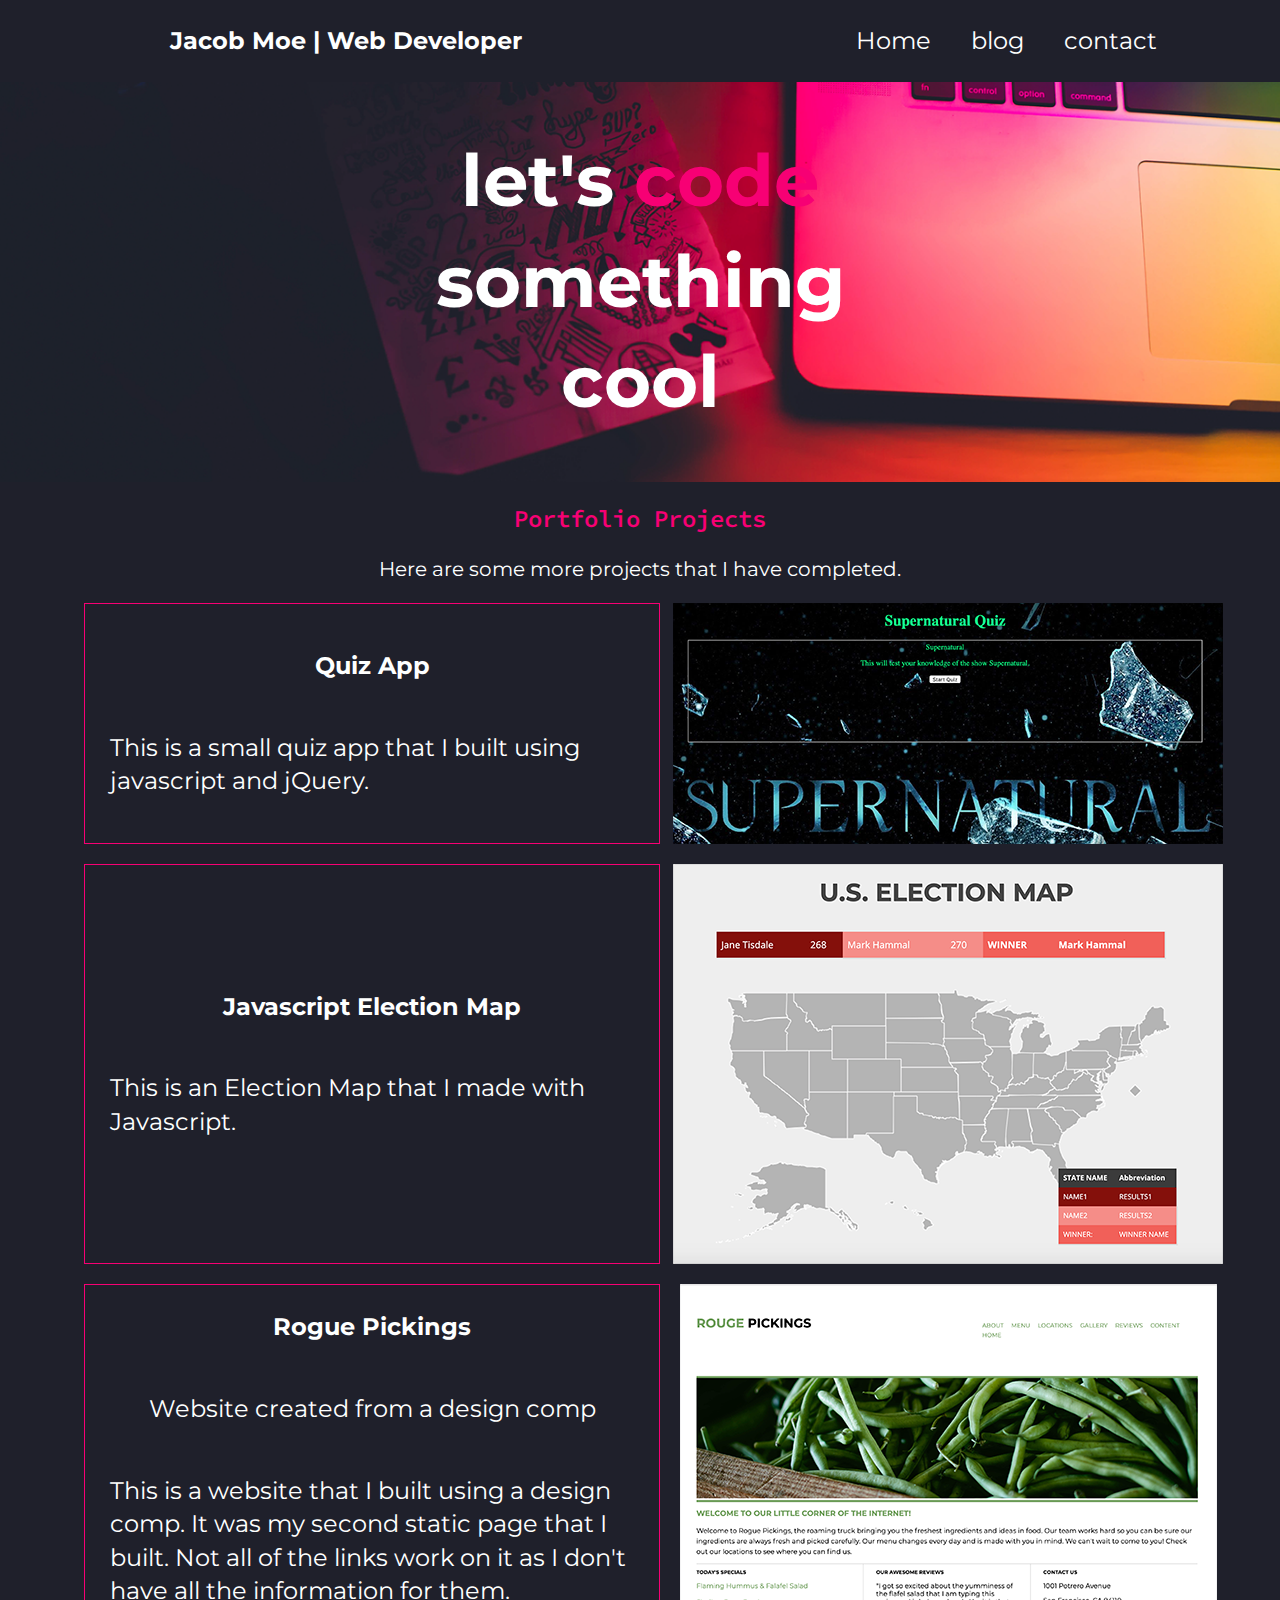
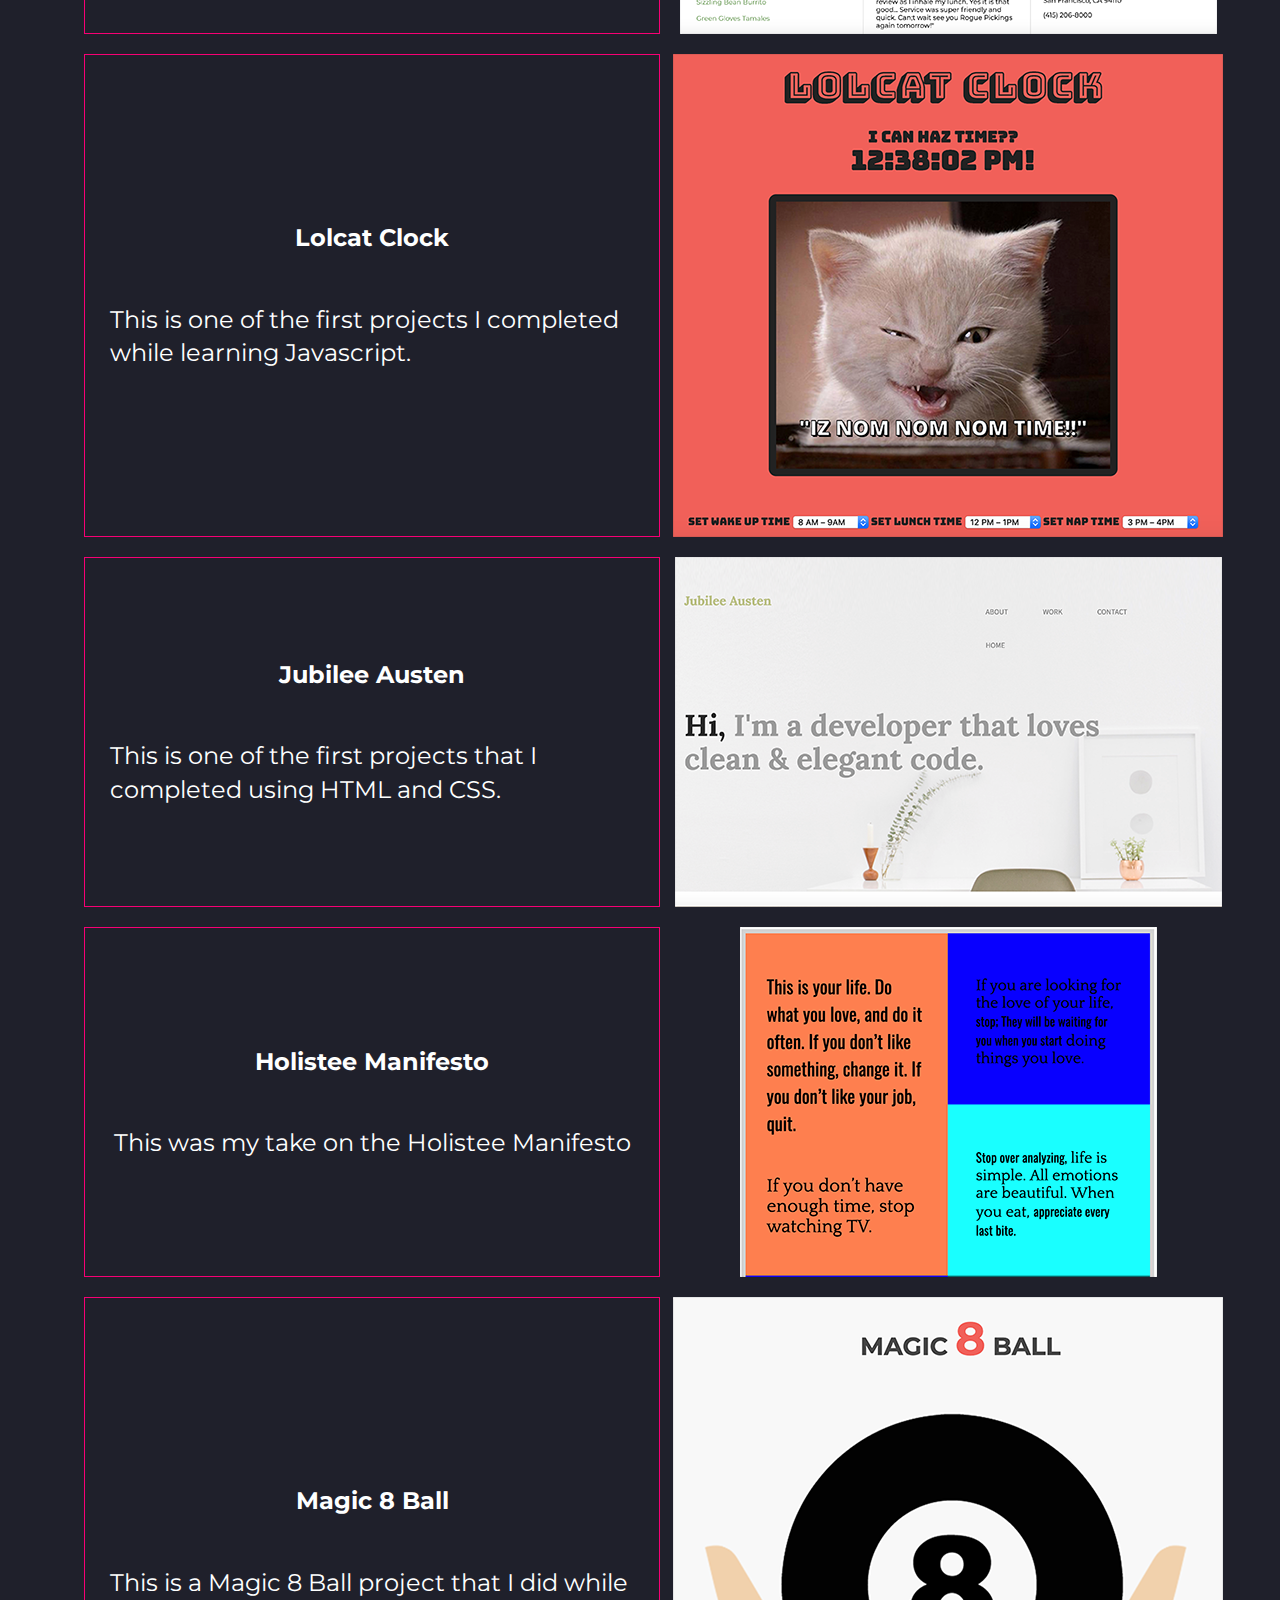
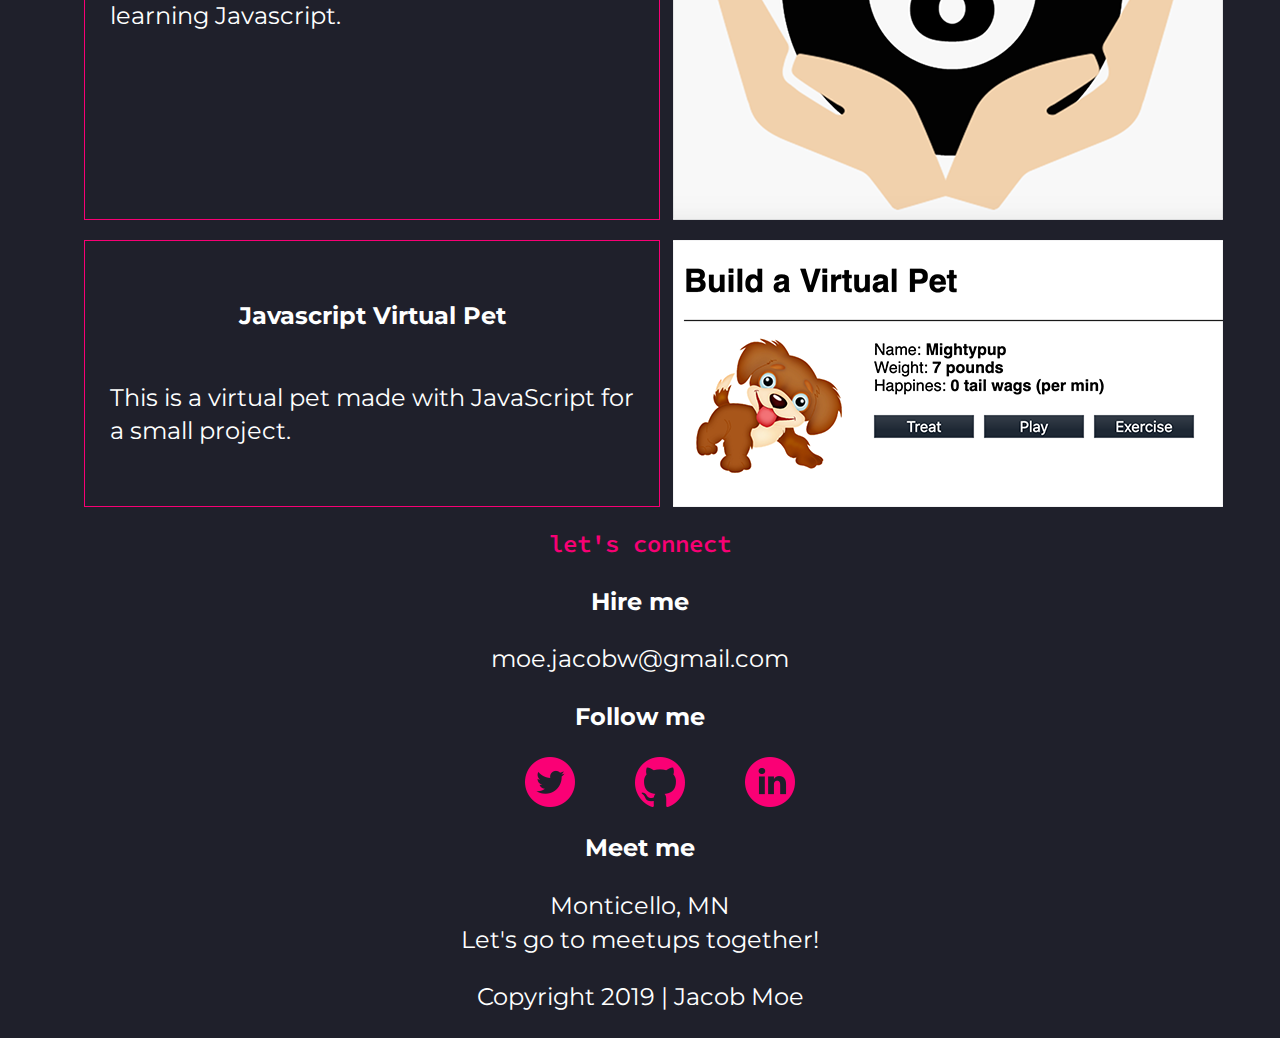
==== portfolio.html @ 6584b0ff "added quiz app project, modified index and reorganized portfolio page" ====
<!DOCTYPE html>
<html class="no-js" lang="">

<head>
    <meta charset="utf-8" />
    <title>Jacob's Website</title>
    <meta name="description" content="" />
    <meta name="viewport" content="width=device-width, initial-scale=1" />

    <link rel="manifest" href="site.webmanifest" />
    <link rel="apple-touch-icon" href="icon.png" />
    <!-- Place favicon.ico in the root directory -->

    <link rel="stylesheet" href="css/normalize.css" />
    <link rel="stylesheet" href="css/main.css" />
    <!-- Google Fonts -->
    <link href="https://fonts.googleapis.com/css?family=Montserrat:400,600,700|Source+Code+Pro:600&display=swap" rel="stylesheet" />
    <meta name="theme-color" content="#fafafa" />
</head>

<body>
    <!--[if IE]>
      <p class="browserupgrade">
        You are using an <strong>outdated</strong> browser. Please
        <a href="https://browsehappy.com/">upgrade your browser</a> to improve
        your experience and security.
      </p>
    <![endif]-->

    <!-- Add your site or application content here -->

    <header>
        <div class="content-wrapper">
            <div class="half-width">
                <h3>Jacob Moe | Web Developer</h3>
            </div>
            <div class="half-width">
                <nav>
                    <ul>
                        <li><a href="/index.html">Home</a></li>
                        <li><a href="https://moeswebservice.com/homepage">blog</a></li>
                        <li><a href="#contact">contact</a></li>
                    </ul>
                </nav>
            </div>
        </div>
        <div class="content-wrapper" id="tagline">
            <h1>let's <span>code</span> something cool</h1>
        </div>
    </header>
    <section id="projects">
        <div class="content-wrapper">
            <h2>Portfolio Projects</h2>
            <p class="project-para">Here are some more projects that I have completed.</p>
            <div class="project-content">
                <div class="project-desc">
                    <h3>Quiz App</h3>
                    <p>This is a small quiz app that I built using javascript and jQuery. </p>
                </div>
                <div class="project-img">
                    <a href="https://andacanaver.github.io/quiz-app-wireframe/"><img src="img/quiz-app.png" alt="Quiz App Thumbnail"> </a> </div>
            </div>
            <div class="project-content">
                <div class="project-desc">
                    <h3>Javascript Election Map</h3>
                    <p>This is an Election Map that I made with Javascript.</p>
                </div>
                <div class="project-img">
                    <a href="https://andacanaver.github.io/election-map/"><img src="img/election-map-thumbnail.png" alt="Election Map"></a>
                </div>
            </div>
            <div class="project-content">
                <div class="project-desc">
                    <h3>Rogue Pickings</h3>
                    <p>Website created from a design comp</p>
                    <p>This is a website that I built using a design comp. It was my second static page that I built. Not all of the links work on it as I don't have all the information for them.</p>
                </div>
                <div class="project-img">
                    <a href="rogue-pickings/index.html"><img src="img/rogue-pickings-screenshot.png" alt="Rogue Pickings Screenshot"></a>
                </div>
            </div>
            <div class="project-content">
                <div class="project-desc">
                    <h3>Lolcat Clock</h3>
                    <p>This is one of the first projects I completed while learning Javascript.</p>
                </div>
                <div class="project-img">
                    <a href="https://andacanaver.github.io/lolcat-clock/"><img src="img/lolcat-clock-thumbnail.png" alt="Lolcat Clock Thumbnail"> </a> </div>
            </div>
            <div class="project-content">
                <div class="project-desc">
                    <h3>Jubilee Austen</h3>
                    <p>This is one of the first projects that I completed using HTML and CSS.</p>
                </div>
                <div class="project-img">
                    <a href="jubilee-austen/index.html"><img src="img/jubilee-austen-screenshot.png" alt="Jubilee Austen Screenshot"></a>
                </div>
            </div>
            <div class="project-content">
                <div class="project-desc">
                    <h3>Holistee Manifesto</h3>
                    <p>This was my take on the Holistee Manifesto</p>
                </div>
                <div class="project-img">
                    <a href="holistee-manifesto/Index.html"><img src="img/holestee-manifest-thumbnail.png" alt="Holistee Manifesto Screenshot"></a>
                </div>
            </div>
            <div class="project-content">
                <div class="project-desc">
                    <h3>Magic 8 Ball</h3>
                    <p>This is a Magic 8 Ball project that I did while learning Javascript.</p>
                </div>
                <div class="project-img">
                    <a href="https://andacanaver.github.io/magic8ball/"><img src="img/magic8ball-thumbnail.png" alt="Magic 8 Ball"></a>
                </div>
            </div>
            <div class="project-content">
                <div class="project-desc">
                    <h3>Javascript Virtual Pet</h3>
                    <p>This is a virtual pet made with JavaScript for a small project.</p>
                </div>
                <div class="project-img">
                    <a href="https://andacanaver.github.io/virtual-pet/"><img src="img/virtual-pet-screenshot.png" alt="Virtual Pet"></a>
                </div>
            </div>

        </div>

    </section>
    <section id="contact">
        <div class="content-wrapper">
            <h2>let's connect</h2>
            <div class="contact-content">
                <h3>Hire me</h3>
                <p><a href="mailto:moe.jacobw@gmail.com">moe.jacobw@gmail.com</a></p>
            </div>
            <div class="contact-content">
                <h3>Follow me</h3>
                <ul>
                    <li>
                        <a href="https://twitter.com/andacanaver" target="_blank"><img src="img/twitter.png" alt="twitter icon" /></a>
                    </li>
                    <li>
                        <a href="https://github.com/Andacanaver?tab=repositories" target="_blank"><img src="img/github.png" alt="github icon" /></a>
                    </li>
                    <li>
                        <a href="https://www.linkedin.com/in/jacob-moe-352029175/" target="_blank"><img src="img/linkedin.png" alt="linkedin icon" /></a>
                    </li>
                </ul>
            </div>
            <div class="contact-content">
                <h3>Meet me</h3>
                <p>Monticello, MN<br />Let's go to meetups together!</p>
            </div>
        </div>
    </section>
    <footer>
        <p>Copyright 2019 | Jacob Moe</p>
    </footer>

    <script src="js/vendor/modernizr-3.7.1.min.js"></script>
    <script src="https://code.jquery.com/jquery-3.4.1.min.js" integrity="sha256-CSXorXvZcTkaix6Yvo6HppcZGetbYMGWSFlBw8HfCJo=" crossorigin="anonymous"></script>
    <script>
        window.jQuery ||
            document.write(
                '<script src="js/vendor/jquery-3.4.1.min.js"><\/script>'
            );
    </script>
    <script src="js/plugins.js"></script>
    <script src="js/main.js"></script>

    <!-- Google Analytics: change UA-XXXXX-Y to be your site's ID. -->
    <script>
        window.ga = function() {
            ga.q.push(arguments);
        };
        ga.q = [];
        ga.l = +new Date();
        ga("create", "UA-XXXXX-Y", "auto");
        ga("set", "transport", "beacon");
        ga("send", "pageview");
    </script>
    <script src="https://www.google-analytics.com/analytics.js" async></script>
</body></html>
---- css/main.css ----
/*! HTML5 Boilerplate v7.2.0 | MIT License | https://html5boilerplate.com/ */

/* main.css 2.0.0 | MIT License | https://github.com/h5bp/main.css#readme */
/*
 * What follows is the result of much research on cross-browser styling.
 * Credit left inline and big thanks to Nicolas Gallagher, Jonathan Neal,
 * Kroc Camen, and the H5BP dev community and team.
 */

/* ==========================================================================
   Base styles: opinionated defaults
   ========================================================================== */

html {
  color: #222;
  font-size: 1em;
  line-height: 1.4;
}

/*
 * Remove text-shadow in selection highlight:
 * https://twitter.com/miketaylr/status/12228805301
 *
 * Vendor-prefixed and regular ::selection selectors cannot be combined:
 * https://stackoverflow.com/a/16982510/7133471
 *
 * Customize the background color to match your design.
 */

::-moz-selection {
  background: #b3d4fc;
  text-shadow: none;
}

::selection {
  background: #b3d4fc;
  text-shadow: none;
}

/*
 * A better looking default horizontal rule
 */

hr {
  display: block;
  height: 1px;
  border: 0;
  border-top: 1px solid #ccc;
  margin: 1em 0;
  padding: 0;
}

/*
 * Remove the gap between audio, canvas, iframes,
 * images, videos and the bottom of their containers:
 * https://github.com/h5bp/html5-boilerplate/issues/440
 */

audio,
canvas,
iframe,
img,
svg,
video {
  vertical-align: middle;
}

/*
 * Remove default fieldset styles.
 */

fieldset {
  border: 0;
  margin: 0;
  padding: 0;
}

/*
 * Allow only vertical resizing of textareas.
 */

textarea {
  resize: vertical;
}

/* ==========================================================================
   Browser Upgrade Prompt
   ========================================================================== */

.browserupgrade {
  margin: 0.2em 0;
  background: #ccc;
  color: #000;
  padding: 0.2em 0;
}

/* ==========================================================================
   Author's custom styles
   ========================================================================== */


/*-------------- BASE STYLES ----------------*/
* {
  box-sizing: border-box
}

html {
  font-size: 16px;
}

body {
  font-size: 1em;
  font-family: 'Montserrat';
  color: #feffff;
  background-color: #1f202b;
}

h2 {
  color: #f70074;
  font-size: 1.5em;
  font-weight: 600;
  font-family: 'Source Code Pro';
  text-align: center;
}

h3 {
  font-size: 1.5em;
  font-weight: 700;
}

ul,
ol {
  list-style-type: none;
}

p {
  font-size: 1.5em;
  font-weight: 400;
}

a {
  text-decoration: none;
  color: #feffff;
}

/*------------ GRID STYLES --------------*/

.content-wrapper {
  width: 90%;
  margin: 0 auto;
}


/*------------ HEADER STYLES ---------------*/

header h3 {
  text-align: center;
}

header nav {
  width: 100%;
}

header nav ul {
  display: flex;
  justify-content: space-around;
  align-items: center;
  padding: 0 20px;
}

#tagline {
  background: url("../img/hero-background.png") center;
  background-size: cover;
  min-height: 400px;
  display: flex;
  justify-content: center;
  align-items: center;
  width: 100%;
  text-align: center;
}

header h1 {
  width: 80%;
}

header span {
  color: #f70074;
}

/*------------ MAIN ----------------*/
/*-----Slideshow-----*/
#portfolio .content-wrapper {
  height: 900px;
}

#portfolio img {
  width: 100%;
}

#portfolio p,
#portfolio h3 {
  text-align: center;
}

.slideshow-container {
  max-width: 700px;
  position: relative;
  margin: auto;
}

.my-slides {
  display: none;
}

.prev,
.next {
  cursor: pointer;
  position: absolute;
  top: 150%;
  width: auto;
  margin-top: -22px;
  padding: 16px;
  color: white;
  font-weight: bold;
  font-size: 18px;
  transition: 0.6s ease;
  border-radius: 0 3px 3px 0;
  user-select: none;
}

.next {
  right: 0;
  border-radius: 3px 0 0 3px;
}

.prev {
  left: 0;
}

.prev:hover,
.next:hover {
  background-color: rgba(, 0, 0, 0.8);
}

.text {
  color: #f2f2f2;
  font-size: 15px;
  padding: 8px 12px;
  position: absolute;
  top: 140%;
  left: 15%;
  width: 75%;
  text-align: justify;
}

.numbertext {
  color: #f2f2f2;
  font-size: 12px;
  padding: 8px 12px;
  position: absolute;
  top: 525px;
}

.dot {
  cursor: pointer;
  height: 15px;
  width: 15px;
  margin: 0 2px;
  background-color: #bbb;
  border-radius: 50%;
  display: inline-block;
  transition: background-color 0.6s ease;
}

.active,
.dot:hover {
  background-color: #717171;
}

.fade {
  -webkit-animation-name: fade;
  -webkit-animation-duration: 1.5s;
  animation-name: fade;
  animation-duration: 1.5s;
}

@-webkit-keyframes fade {
  from {
    opacity: .4
  }

  to {
    opacity: 1
  }
}

@keyframes fade {
  from {
    opacity: .4
  }

  to {
    opacity: 1
  }
}
#project-link, .git-repo {
  color: aquamarine;
}
#project-link:hover, .git-repo:hover {
  color: aqua; 
}

/*-----------ABOUT --------------*/

#about {
  background: url("../img/about-me.png") center;
  background-size: cover;
  width: 100%;
  height: 900px;
}

#about p {
  color: #1f202b;
}

#statment {
  font-weight: 700;
}

/*------------- CONTACT ---------------*/

#contact h3 {
  text-align: center;
}

#contact ul {
  display: flex;
  justify-content: center;
}

#contact ul li {
  padding: 0 30px;
}

#contact p {
  text-align: center;
}

/*---------Portfolio Projects---------*/
#projects .project-para {
  text-align: center;
  font-size: 1.25em
}

.project-content {
  display: flex;
  width: 100%;
  margin: 20px;
}

.project-desc {
  display: flex;
  flex-flow: column wrap;
  justify-content: center;
  align-items: center;
  width: 50%;
  border: 1px solid #f70074;
  padding: 0 25px;
}

.project-img {
  width: 50%;
  justify-content: center;
  align-items: center;
  display: flex;
}

/*-----------SERVICES--------------*/
.font-awesome-icon {
  color: white;
}
.service-wrapper {
  text-align: center;
}




/*------------- FOOTER -----------------*/

footer {
  text-align: center;
}









/* ==========================================================================
   Helper classes
   ========================================================================== */

/*
 * Hide visually and from screen readers
 */

.hidden {
  display: none !important;
}

/*
* Hide only visually, but have it available for screen readers:
* https://snook.ca/archives/html_and_css/hiding-content-for-accessibility
*
* 1. For long content, line feeds are not interpreted as spaces and small width
*    causes content to wrap 1 word per line:
*    https://medium.com/@jessebeach/beware-smushed-off-screen-accessible-text-5952a4c2cbfe
*/

.sr-only {
  border: 0;
  clip: rect(0, 0, 0, 0);
  height: 1px;
  margin: -1px;
  overflow: hidden;
  padding: 0;
  position: absolute;
  white-space: nowrap;
  width: 1px;
  /* 1 */
}

/*
* Extends the .sr-only class to allow the element
* to be focusable when navigated to via the keyboard:
* https://www.drupal.org/node/897638
*/

.sr-only.focusable:active,
.sr-only.focusable:focus {
  clip: auto;
  height: auto;
  margin: 0;
  overflow: visible;
  position: static;
  white-space: inherit;
  width: auto;
}

/*
* Hide visually and from screen readers, but maintain layout
*/

.invisible {
  visibility: hidden;
}

/*
* Clearfix: contain floats
*
* For modern browsers
* 1. The space content is one way to avoid an Opera bug when the
*    `contenteditable` attribute is included anywhere else in the document.
*    Otherwise it causes space to appear at the top and bottom of elements
*    that receive the `clearfix` class.
* 2. The use of `table` rather than `block` is only necessary if using
*    `:before` to contain the top-margins of child elements.
*/

.clearfix:before,
.clearfix:after {
  content: " ";
  /* 1 */
  display: table;
  /* 2 */
}

.clearfix:after {
  clear: both;
}

/* ==========================================================================
   EXAMPLE Media Queries for Responsive Design.
   These examples override the primary ('mobile first') styles.
   Modify as content requires.
   ========================================================================== */
@media only screen and (min-width: 768px) {

  /*---------- TABLET STYLES -------------*/

  #tagline {
    align-items: flex-start;
    justify-content: center;
  }

  header h1 {
    flex-flow: row wrap;
    width: 40%;
    justify-content: center;
    font-size: 2.5em;
  }

  header nav ul {
    justify-content: center;
  }

  header nav ul li {
    padding: 0 30px;
  }

  #portfolio img {
    width: auto;

  }

  #portfolio .img-div {
    text-align: center;

  }

  #about {
    height: 550px;
  }

  #about p {
    width: 85%;
  }

  /*-----Slideshow------*/
  #portfolio .content-wrapper {
    height: 850px;
  }

  .slideshow-container {
    max-width: 700px;
  }

  .my-slides img {
    margin-left: 15%;
  }

  .prev,
  .next {
    top: 110%;
  }

  .prev:hover,
  .next:hover {
    background-color: rgba(0, 0, 0, 0.8);
  }

  .text {
    top: 95%;
    left: 25%;
    width: 50%;
  }

  .active,
  .dot:hover {
    background-color: #717171;
  }

  .services-desc {
    width: 70%;
    margin: 0 auto;
  }

}



@media only screen and (min-width: 1200px) {
  /*---------- DESKTOP ---------------*/


  header .half-width {
    display: inline-block;
    width: 49%;
  }

  header nav {
    width: 100%;
    display: flex;
    justify-content: flex-end;
    font-size: 1.5em;
  }

  header nav ul li {
    padding: 0 20px;
  }

  #tagline {
    font-size: 1.8em;
  }

  /*-------Slideshow------*/

  #portfolio .content-wrapper {
    height: 500px;
  }

  .slideshow-container {
    max-width: 1000px;
  }

  .my-slides img {
    margin-left: 0%;
  }

  .prev,
  .next {
    top: 110%;
  }

  .prev:hover,
  .next:hover {
    background-color: rgba(0, 0, 0, 0.8);
  }

  .text {
    top: 80%;
    left: 45%;
    width: 50%;
  }

  .active,
  .dot:hover {
    background-color: #717171;
  }




  .port-div {
    width: 40%;
    justify-content: flex-end;
    align-items: center;
    padding-left: 20px;
  }

  .img-div {
    flex-direction: row;
    width: 49%;
    justify-content: center;
    align-items: center;
  }

  #portfolio article {
    width: 49%;
  }
/*--------------------SERVICES-----------------------*/

  #services {
    height: 450px;
  }
  #services .service-wrapper {
    display: flex;
    justify-content: center;
    align-items: center;
    flex-flow: row wrap;
  }
  #services h2 {
    width: 70%;
  }
  #services article {
    flex-basis: 33%;
    flex-direction: column;
  }
  #services i {
    margin-bottom: 20px;
    font-size: 3.5em;
  }
  .para {
    padding-top: 30px;
  }



}























/* ==========================================================================
   Print styles.
   Inlined to avoid the additional HTTP request:
   https://www.phpied.com/delay-loading-your-print-css/
   ========================================================================== */

@media print {

  *,
  *:before,
  *:after {
    background: transparent !important;
    color: #000 !important;
    /* Black prints faster */
    -webkit-box-shadow: none !important;
    box-shadow: none !important;
    text-shadow: none !important;
  }

  a,
  a:visited {
    text-decoration: underline;
  }

  a[href]:after {
    content: " ("attr(href) ")";
  }

  abbr[title]:after {
    content: " ("attr(title) ")";
  }

  /*
     * Don't show links that are fragment identifiers,
     * or use the `javascript:` pseudo protocol
     */
  a[href^="#"]:after,
  a[href^="javascript:"]:after {
    content: "";
  }

  pre {
    white-space: pre-wrap !important;
  }

  pre,
  blockquote {
    border: 1px solid #999;
    page-break-inside: avoid;
  }

  /*
     * Printing Tables:
     * https://web.archive.org/web/20180815150934/http://css-discuss.incutio.com/wiki/Printing_Tables
     */
  thead {
    display: table-header-group;
  }

  tr,
  img {
    page-break-inside: avoid;
  }

  p,
  h2,
  h3 {
    orphans: 3;
    widows: 3;
  }

  h2,
  h3 {
    page-break-after: avoid;
  }
}
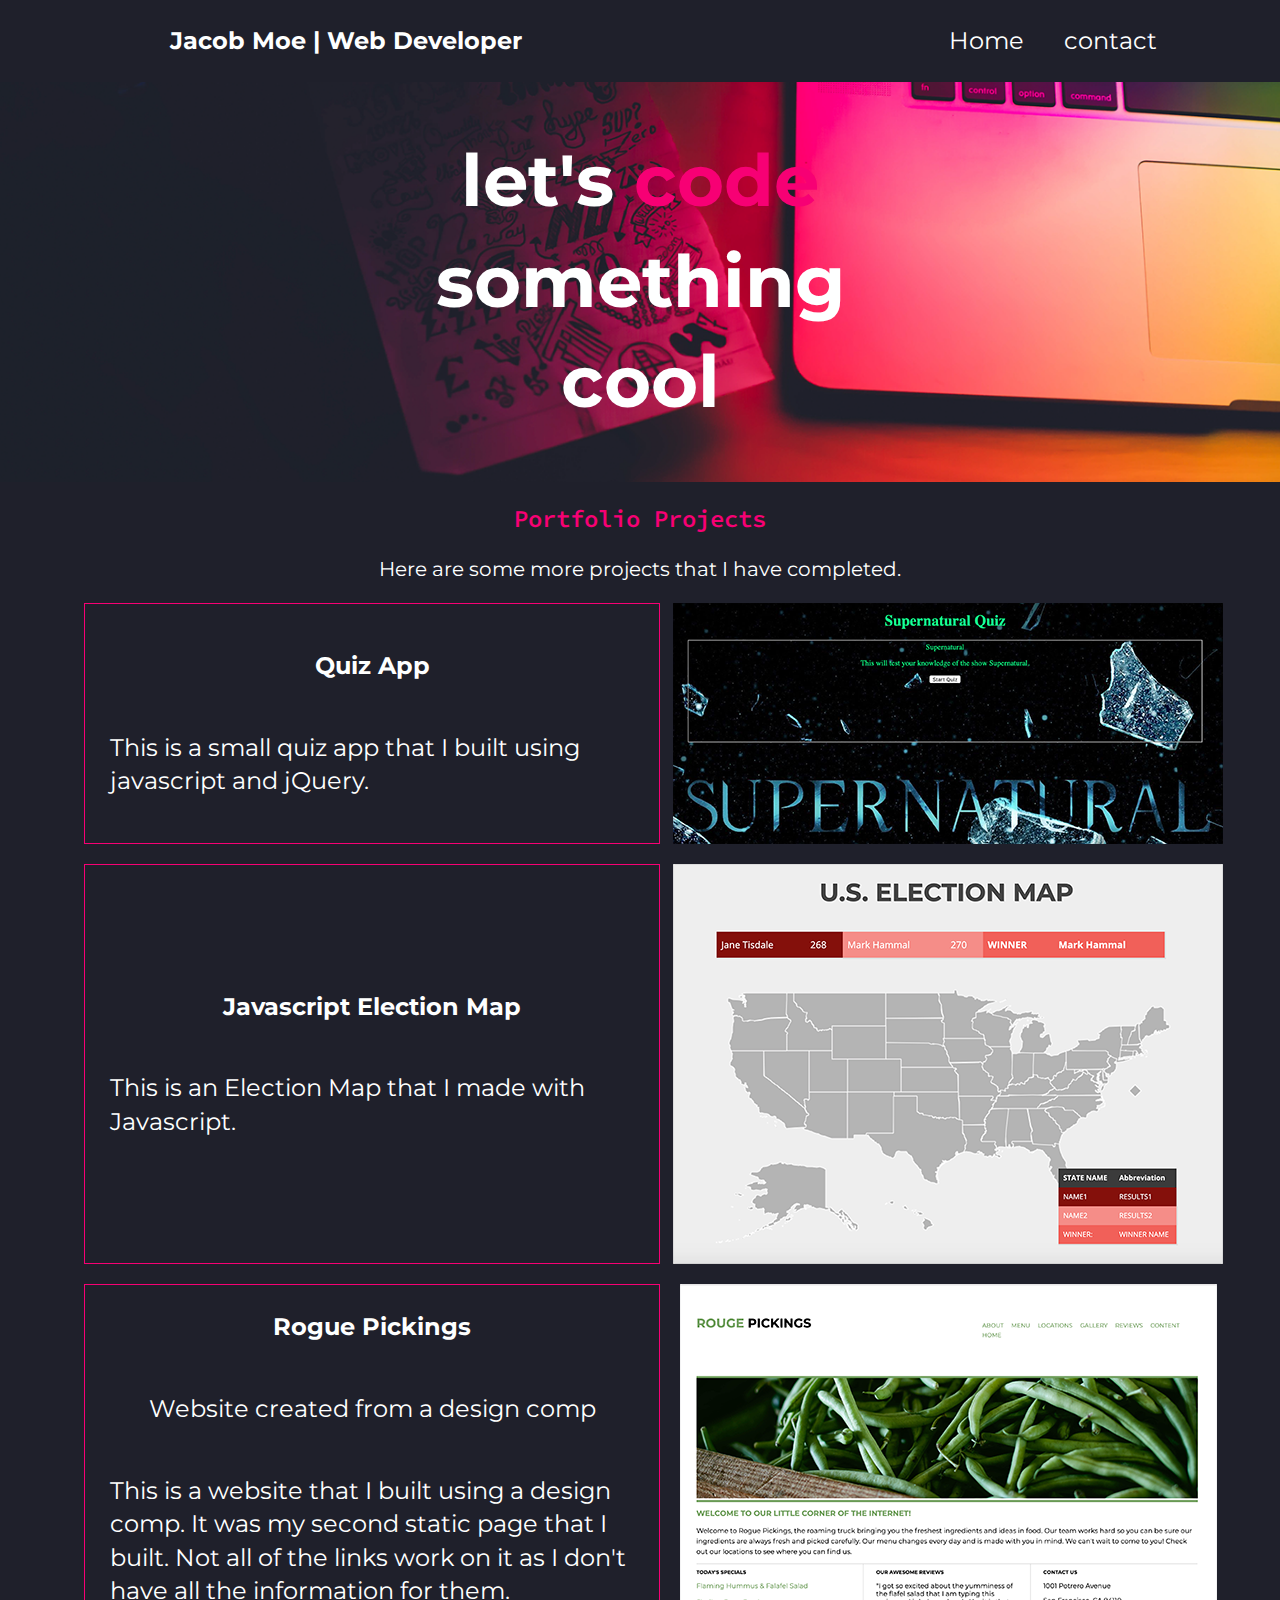
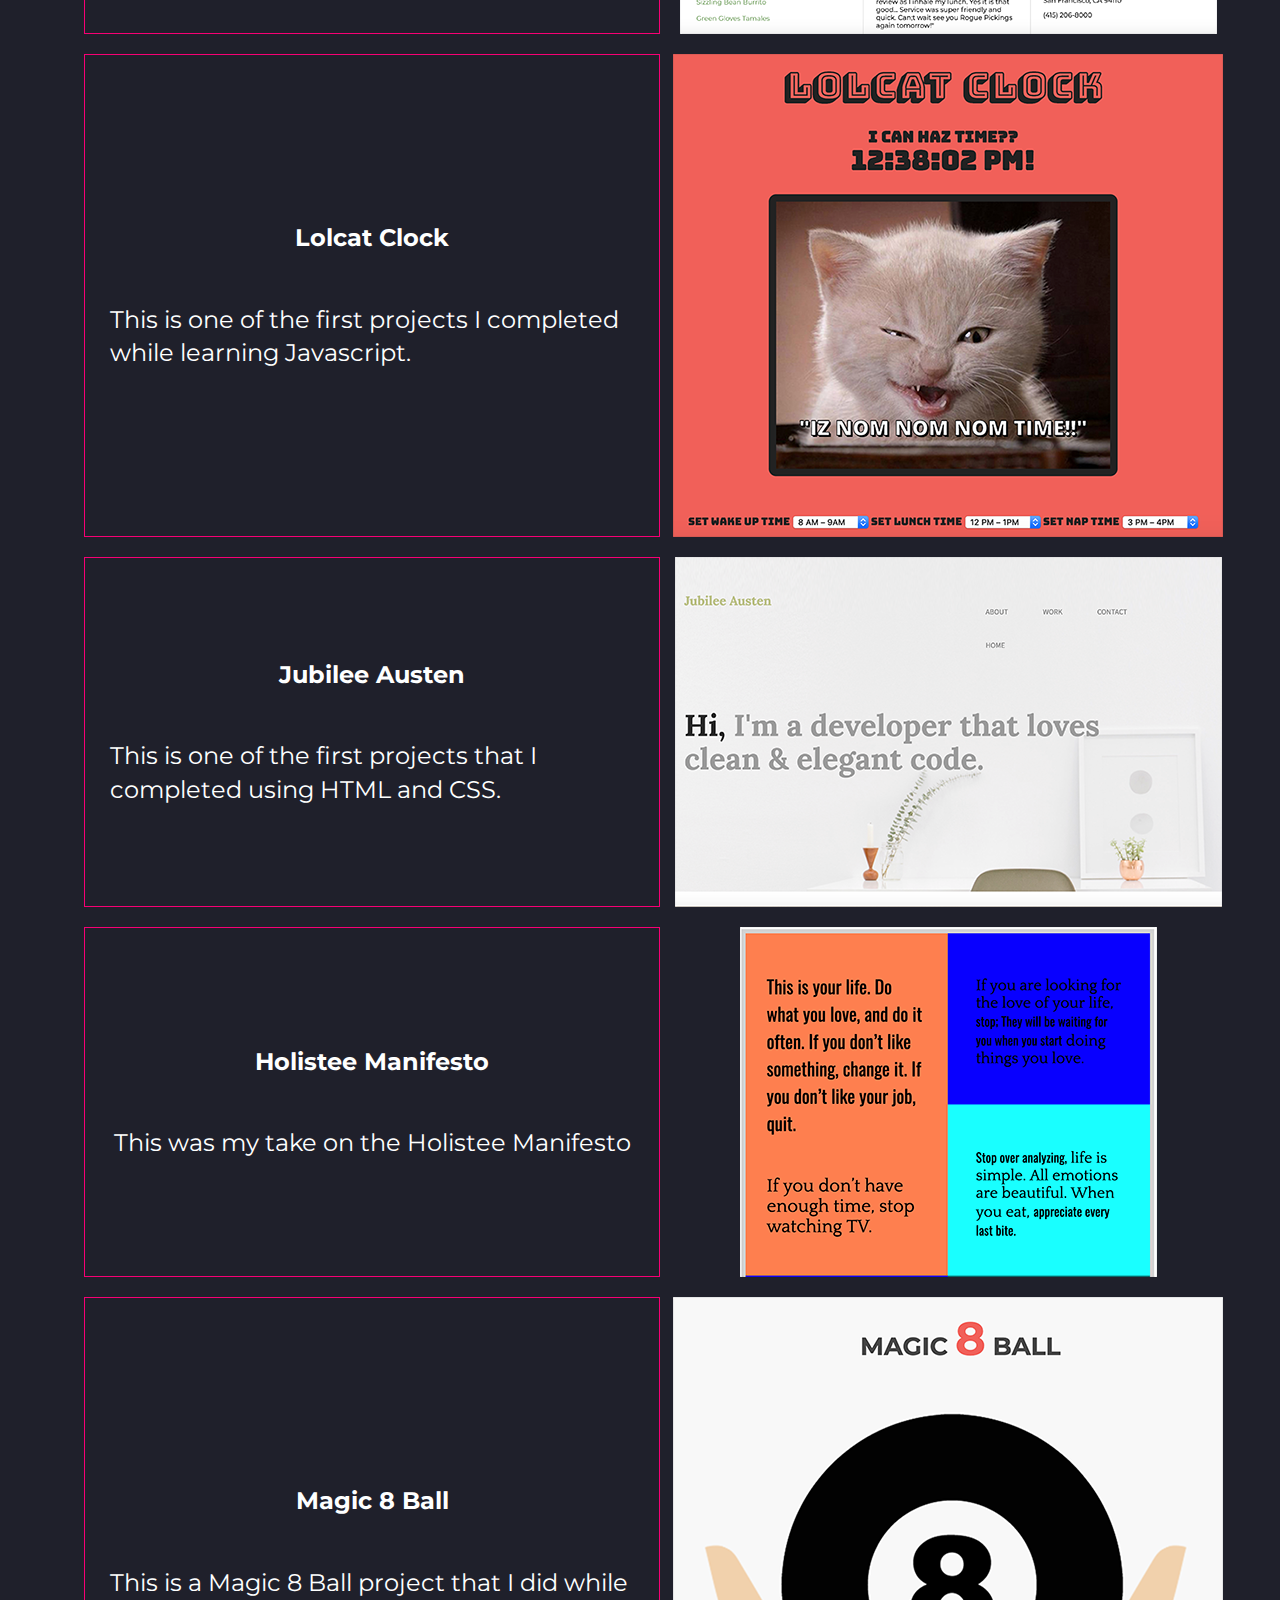
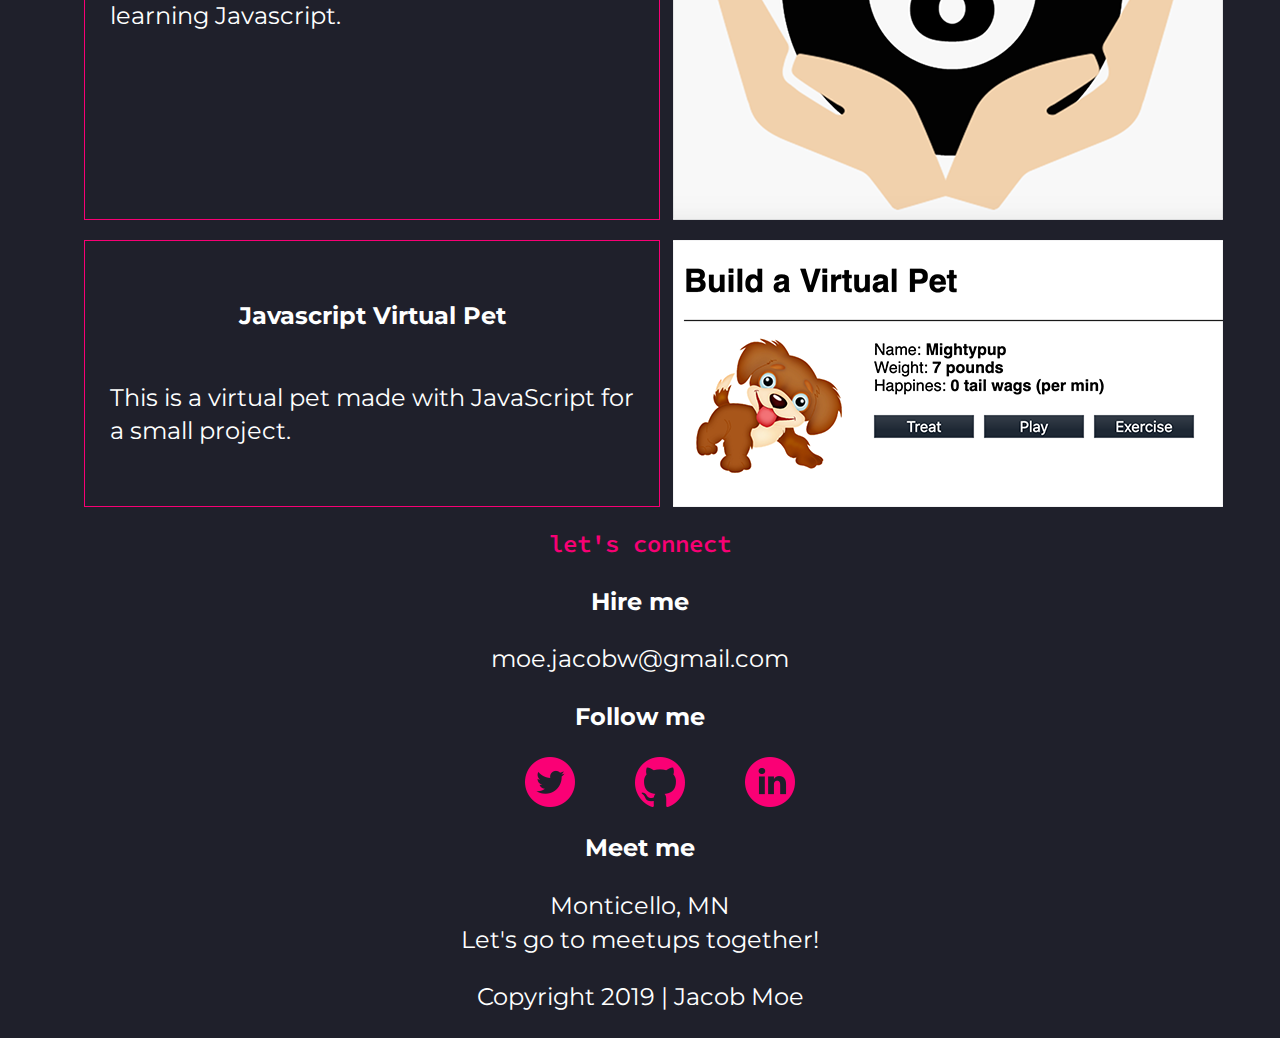
==== commit 32b4372b: "fixed portfolio and services links and added target blank to github repo links" ====
--- a/portfolio.html
+++ b/portfolio.html
@@ -1,9 +1,9 @@
 <!DOCTYPE html>
-<html class="no-js" lang="">
+<html lang="en">
 
 <head>
     <meta charset="utf-8" />
-    <title>Jacob's Website</title>
+    <title>Jacob's Website | Portfolio Page</title>
     <meta name="description" content="" />
     <meta name="viewport" content="width=device-width, initial-scale=1" />
 
@@ -37,8 +37,8 @@
             <div class="half-width">
                 <nav>
                     <ul>
-                        <li><a href="/index.html">Home</a></li>
-                        <li><a href="https://moeswebservice.com/homepage">blog</a></li>
+                        <li><a href="index.html">Home</a></li>
+                        <!--<li><a href="https://moeswebservice.com/homepage">blog</a></li>-->
                         <li><a href="#contact">contact</a></li>
                     </ul>
                 </nav>
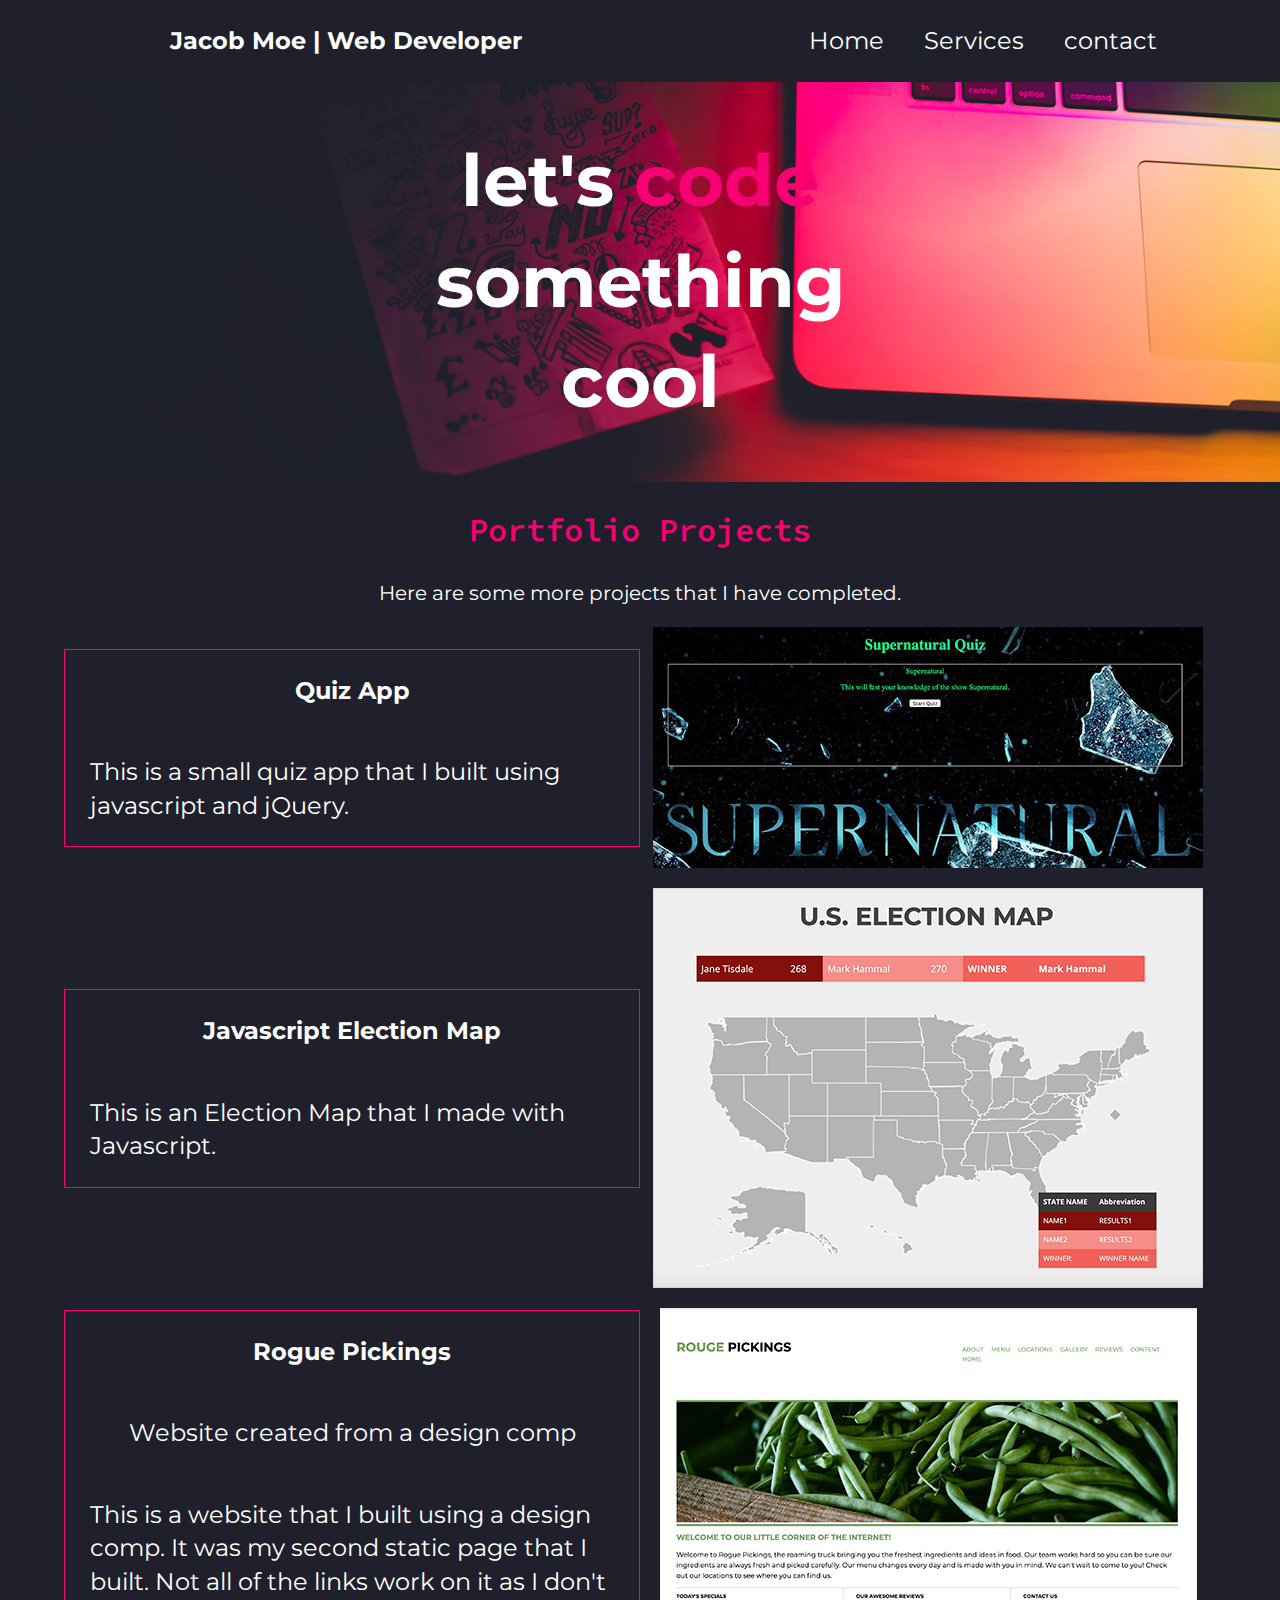
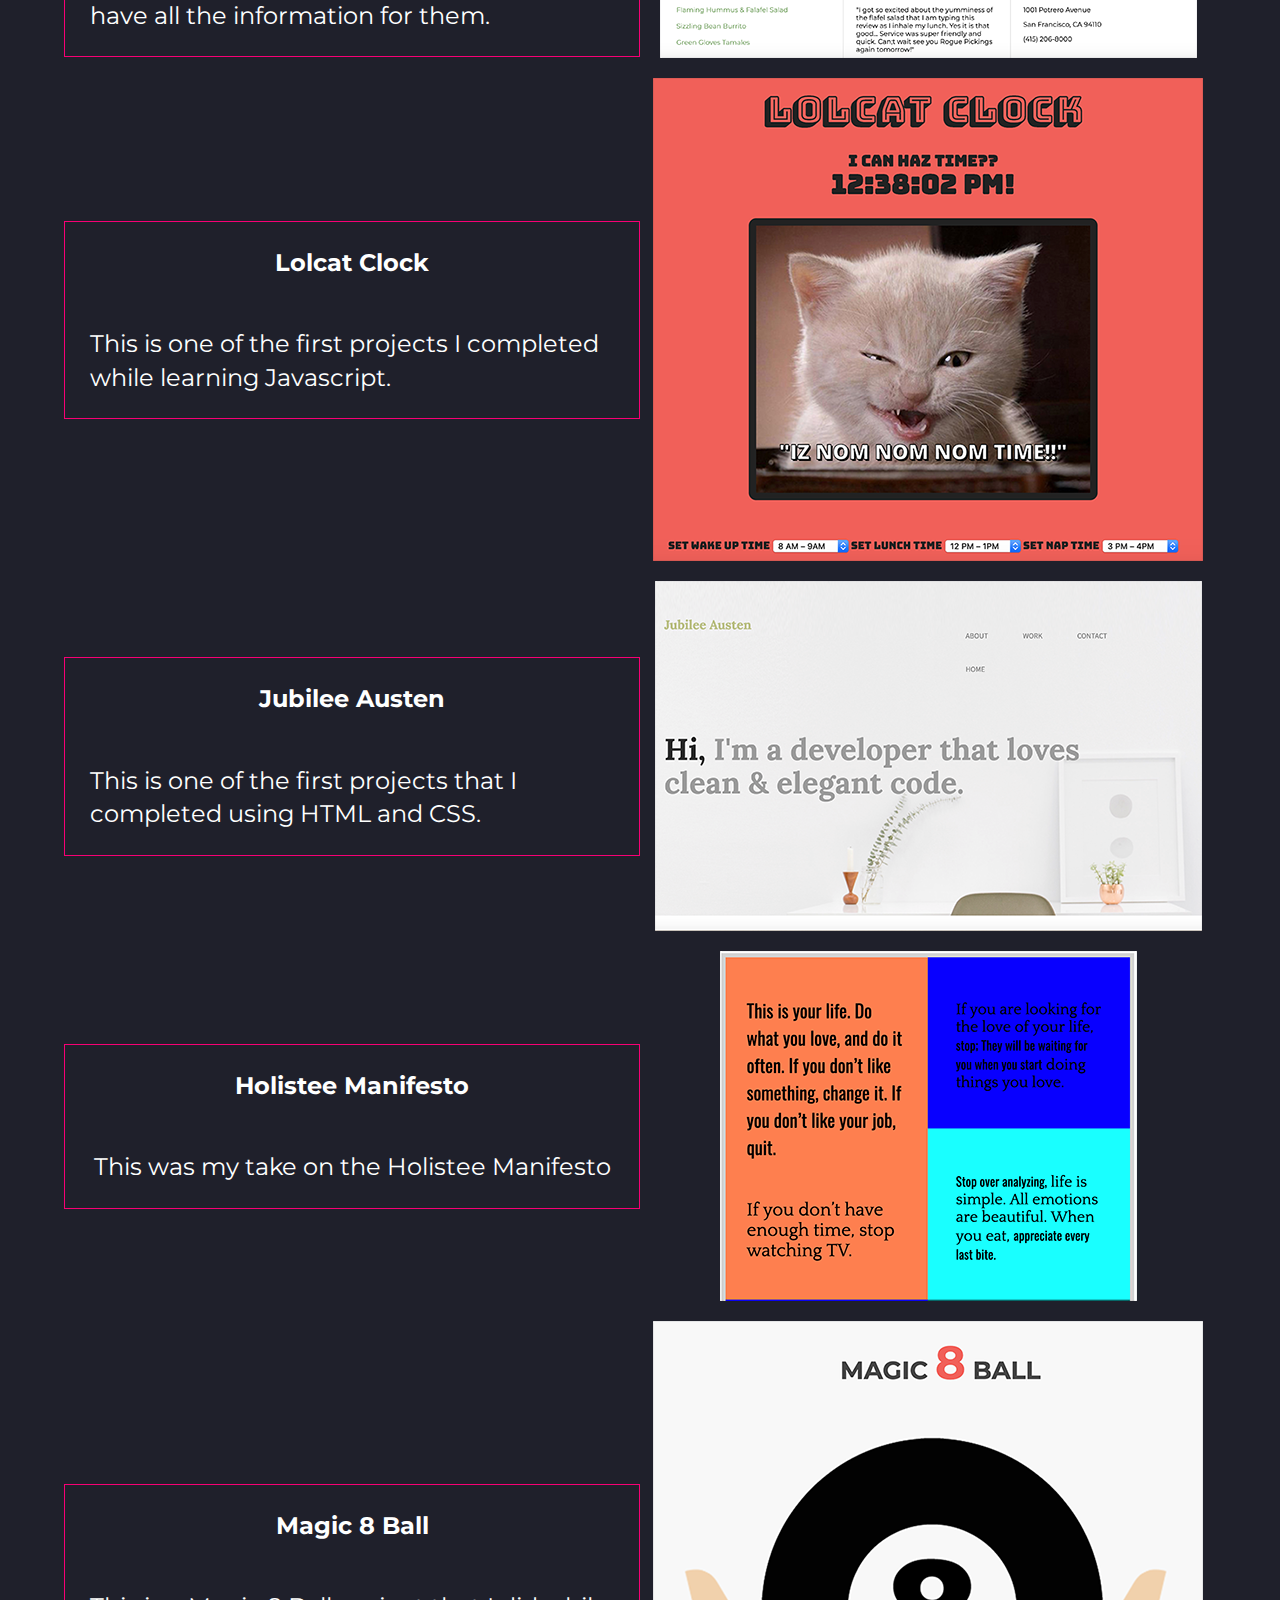
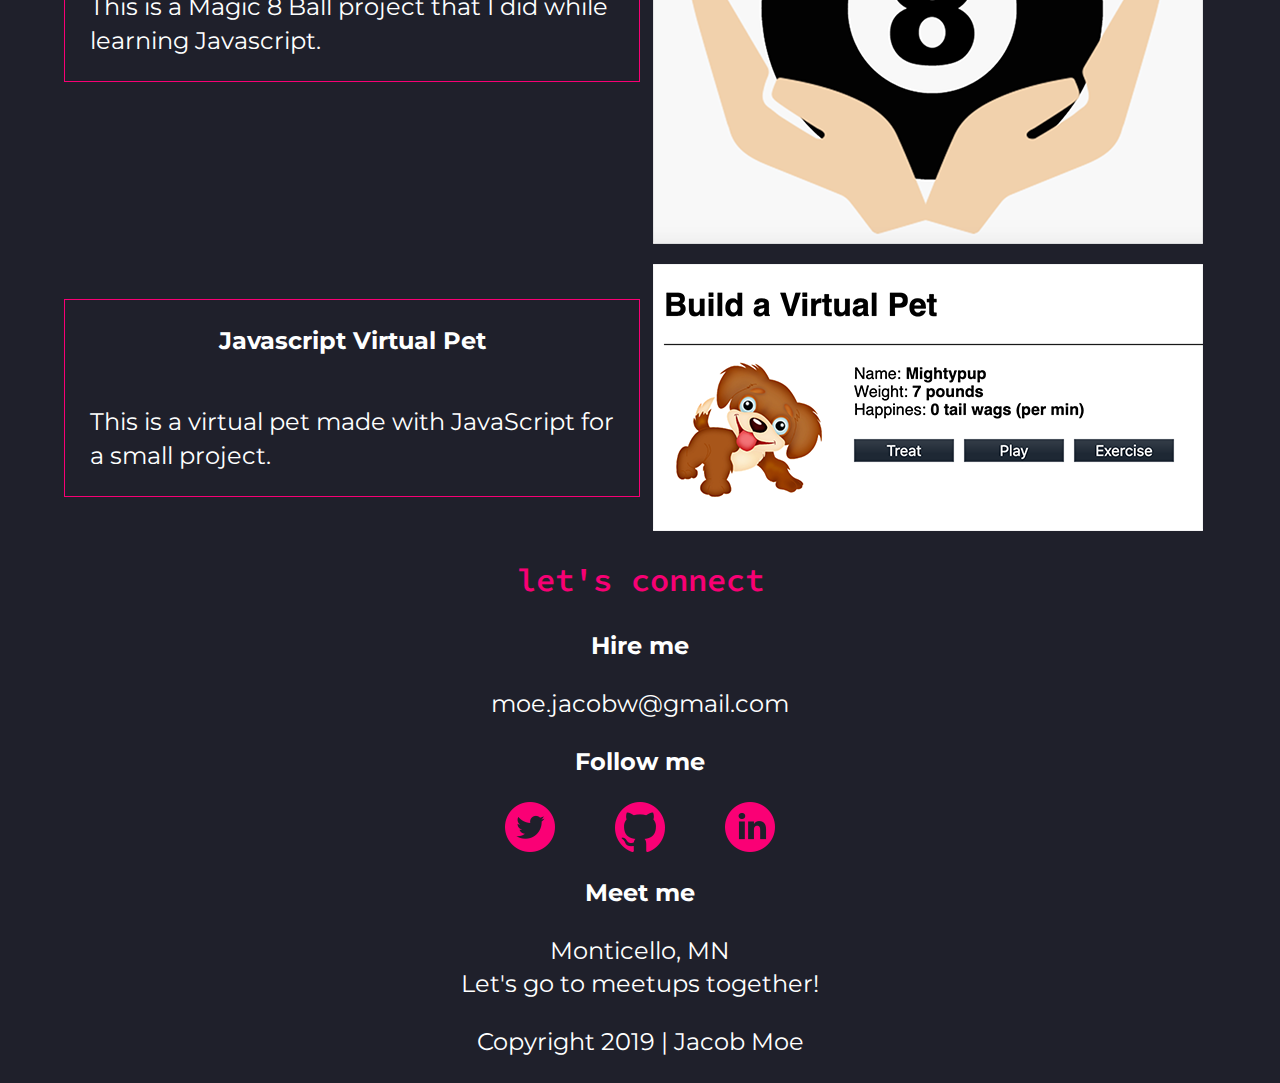
==== commit 4df8c61c: "removed slides and js" ====
--- a/portfolio.html
+++ b/portfolio.html
@@ -38,6 +38,7 @@
                 <nav>
                     <ul>
                         <li><a href="index.html">Home</a></li>
+                        <li><a href="services.html">Services</a></li>
                         <!--<li><a href="https://moeswebservice.com/homepage">blog</a></li>-->
                         <li><a href="#contact">contact</a></li>
                     </ul>
@@ -53,73 +54,73 @@
             <h2>Portfolio Projects</h2>
             <p class="project-para">Here are some more projects that I have completed.</p>
             <div class="project-content">
-                <div class="project-desc">
+                <div class="project-desc half-width">
                     <h3>Quiz App</h3>
                     <p>This is a small quiz app that I built using javascript and jQuery. </p>
                 </div>
-                <div class="project-img">
+                <div class="project-img half-width">
                     <a href="https://andacanaver.github.io/quiz-app-wireframe/"><img src="img/quiz-app.png" alt="Quiz App Thumbnail"> </a> </div>
             </div>
             <div class="project-content">
-                <div class="project-desc">
+                <div class="project-desc half-width">
                     <h3>Javascript Election Map</h3>
                     <p>This is an Election Map that I made with Javascript.</p>
                 </div>
-                <div class="project-img">
+                <div class="project-img half-width">
                     <a href="https://andacanaver.github.io/election-map/"><img src="img/election-map-thumbnail.png" alt="Election Map"></a>
                 </div>
             </div>
             <div class="project-content">
-                <div class="project-desc">
+                <div class="project-desc half-width">
                     <h3>Rogue Pickings</h3>
                     <p>Website created from a design comp</p>
                     <p>This is a website that I built using a design comp. It was my second static page that I built. Not all of the links work on it as I don't have all the information for them.</p>
                 </div>
-                <div class="project-img">
+                <div class="project-img half-width">
                     <a href="rogue-pickings/index.html"><img src="img/rogue-pickings-screenshot.png" alt="Rogue Pickings Screenshot"></a>
                 </div>
             </div>
             <div class="project-content">
-                <div class="project-desc">
+                <div class="project-desc half-width">
                     <h3>Lolcat Clock</h3>
                     <p>This is one of the first projects I completed while learning Javascript.</p>
                 </div>
-                <div class="project-img">
+                <div class="project-img half-width">
                     <a href="https://andacanaver.github.io/lolcat-clock/"><img src="img/lolcat-clock-thumbnail.png" alt="Lolcat Clock Thumbnail"> </a> </div>
             </div>
             <div class="project-content">
-                <div class="project-desc">
+                <div class="project-desc half-width">
                     <h3>Jubilee Austen</h3>
                     <p>This is one of the first projects that I completed using HTML and CSS.</p>
                 </div>
-                <div class="project-img">
+                <div class="project-img half-width">
                     <a href="jubilee-austen/index.html"><img src="img/jubilee-austen-screenshot.png" alt="Jubilee Austen Screenshot"></a>
                 </div>
             </div>
             <div class="project-content">
-                <div class="project-desc">
+                <div class="project-desc half-width">
                     <h3>Holistee Manifesto</h3>
                     <p>This was my take on the Holistee Manifesto</p>
                 </div>
-                <div class="project-img">
+                <div class="project-img half-width">
                     <a href="holistee-manifesto/Index.html"><img src="img/holestee-manifest-thumbnail.png" alt="Holistee Manifesto Screenshot"></a>
                 </div>
             </div>
             <div class="project-content">
-                <div class="project-desc">
+                <div class="project-desc half-width">
                     <h3>Magic 8 Ball</h3>
                     <p>This is a Magic 8 Ball project that I did while learning Javascript.</p>
                 </div>
-                <div class="project-img">
+                <div class="project-img half-width">
                     <a href="https://andacanaver.github.io/magic8ball/"><img src="img/magic8ball-thumbnail.png" alt="Magic 8 Ball"></a>
                 </div>
             </div>
             <div class="project-content">
-                <div class="project-desc">
+                <div class="project-desc half-width">
                     <h3>Javascript Virtual Pet</h3>
                     <p>This is a virtual pet made with JavaScript for a small project.</p>
                 </div>
-                <div class="project-img">
+                <div class="project-img half-width">
                     <a href="https://andacanaver.github.io/virtual-pet/"><img src="img/virtual-pet-screenshot.png" alt="Virtual Pet"></a>
                 </div>
             </div>
--- a/css/main.css
+++ b/css/main.css
@@ -117,7 +117,7 @@
 
 h2 {
   color: #f70074;
-  font-size: 1.5em;
+  font-size: 2em;
   font-weight: 600;
   font-family: 'Source Code Pro';
   text-align: center;
@@ -189,9 +189,7 @@
 
 /*------------ MAIN ----------------*/
 /*-----Slideshow-----*/
-#portfolio .content-wrapper {
-  height: 900px;
-}
+
 
 #portfolio img {
   width: 100%;
@@ -201,108 +199,20 @@
 #portfolio h3 {
   text-align: center;
 }
-
-.slideshow-container {
-  max-width: 700px;
-  position: relative;
-  margin: auto;
-}
-
-.my-slides {
-  display: none;
-}
-
-.prev,
-.next {
-  cursor: pointer;
-  position: absolute;
-  top: 150%;
-  width: auto;
-  margin-top: -22px;
-  padding: 16px;
-  color: white;
-  font-weight: bold;
-  font-size: 18px;
-  transition: 0.6s ease;
-  border-radius: 0 3px 3px 0;
-  user-select: none;
-}
-
-.next {
-  right: 0;
-  border-radius: 3px 0 0 3px;
-}
-
-.prev {
-  left: 0;
-}
-
-.prev:hover,
-.next:hover {
-  background-color: rgba(, 0, 0, 0.8);
+.project-container {
+  display: flex;
+  flex-flow: column wrap;
+  justify-content: center;
+  align-items: center;
 }
 
 .text {
   color: #f2f2f2;
   font-size: 15px;
   padding: 8px 12px;
-  position: absolute;
-  top: 140%;
-  left: 15%;
-  width: 75%;
-  text-align: justify;
-}
-
-.numbertext {
-  color: #f2f2f2;
-  font-size: 12px;
-  padding: 8px 12px;
-  position: absolute;
-  top: 525px;
-}
-
-.dot {
-  cursor: pointer;
-  height: 15px;
-  width: 15px;
-  margin: 0 2px;
-  background-color: #bbb;
-  border-radius: 50%;
-  display: inline-block;
-  transition: background-color 0.6s ease;
-}
-
-.active,
-.dot:hover {
-  background-color: #717171;
-}
-
-.fade {
-  -webkit-animation-name: fade;
-  -webkit-animation-duration: 1.5s;
-  animation-name: fade;
-  animation-duration: 1.5s;
-}
-
-@-webkit-keyframes fade {
-  from {
-    opacity: .4
-  }
-
-  to {
-    opacity: 1
-  }
-}
-
-@keyframes fade {
-  from {
-    opacity: .4
-  }
-
-  to {
-    opacity: 1
-  }
-}
+  text-align: center;
+}
+
 #project-link, .git-repo {
   color: aquamarine;
 }
@@ -316,7 +226,8 @@
   background: url("../img/about-me.png") center;
   background-size: cover;
   width: 100%;
-  height: 900px;
+  height: auto;
+  padding-bottom: 60px;
 }
 
 #about p {
@@ -336,6 +247,7 @@
 #contact ul {
   display: flex;
   justify-content: center;
+  padding-left: 0;
 }
 
 #contact ul li {
@@ -355,7 +267,9 @@
 .project-content {
   display: flex;
   width: 100%;
-  margin: 20px;
+  margin: 20px 0;
+  flex-flow: column wrap;
+  align-items: center;
 }
 
 .project-desc {
@@ -363,9 +277,10 @@
   flex-flow: column wrap;
   justify-content: center;
   align-items: center;
-  width: 50%;
+  width: 100%;
   border: 1px solid #f70074;
   padding: 0 25px;
+  margin-bottom: 20px;
 }
 
 .project-img {
@@ -512,63 +427,30 @@
     padding: 0 30px;
   }
 
-  #portfolio img {
+  .half-width {
+    display: flex;
+    flex-flow: column wrap;
+    justify-content: center;
+    margin: 0 auto;
+    align-items: center;
+  }
+  #portfolio img{
     width: auto;
-
-  }
-
-  #portfolio .img-div {
-    text-align: center;
-
-  }
-
+  }
+  .text {
+    width: 75%;
+  }
   #about {
-    height: 550px;
-  }
-
-  #about p {
-    width: 85%;
-  }
-
-  /*-----Slideshow------*/
-  #portfolio .content-wrapper {
-    height: 850px;
-  }
-
-  .slideshow-container {
-    max-width: 700px;
-  }
-
-  .my-slides img {
-    margin-left: 15%;
-  }
-
-  .prev,
-  .next {
-    top: 110%;
-  }
-
-  .prev:hover,
-  .next:hover {
-    background-color: rgba(0, 0, 0, 0.8);
-  }
-
-  .text {
-    top: 95%;
-    left: 25%;
-    width: 50%;
-  }
-
-  .active,
-  .dot:hover {
-    background-color: #717171;
+    height: auto;
   }
 
   .services-desc {
     width: 70%;
     margin: 0 auto;
   }
-
+  .font-awesome-icon {
+    font-size: 3em;
+  }
 }
 
 
@@ -597,66 +479,15 @@
     font-size: 1.8em;
   }
 
-  /*-------Slideshow------*/
-
-  #portfolio .content-wrapper {
-    height: 500px;
-  }
-
-  .slideshow-container {
-    max-width: 1000px;
-  }
-
-  .my-slides img {
-    margin-left: 0%;
-  }
-
-  .prev,
-  .next {
-    top: 110%;
-  }
-
-  .prev:hover,
-  .next:hover {
-    background-color: rgba(0, 0, 0, 0.8);
-  }
-
-  .text {
-    top: 80%;
-    left: 45%;
+  .half-width {
     width: 50%;
   }
-
-  .active,
-  .dot:hover {
-    background-color: #717171;
-  }
-
-
-
-
-  .port-div {
-    width: 40%;
-    justify-content: flex-end;
-    align-items: center;
-    padding-left: 20px;
-  }
-
-  .img-div {
-    flex-direction: row;
-    width: 49%;
-    justify-content: center;
-    align-items: center;
-  }
-
-  #portfolio article {
-    width: 49%;
+  .full-width {
+    display: flex;
+    margin: 10px auto;
   }
 /*--------------------SERVICES-----------------------*/
 
-  #services {
-    height: 450px;
-  }
   #services .service-wrapper {
     display: flex;
     justify-content: center;
@@ -678,7 +509,11 @@
     padding-top: 30px;
   }
 
-
+/*--------Projects------------*/
+  .project-content {
+    display: flex;
+    flex-flow: row;
+  }
 
 }
 
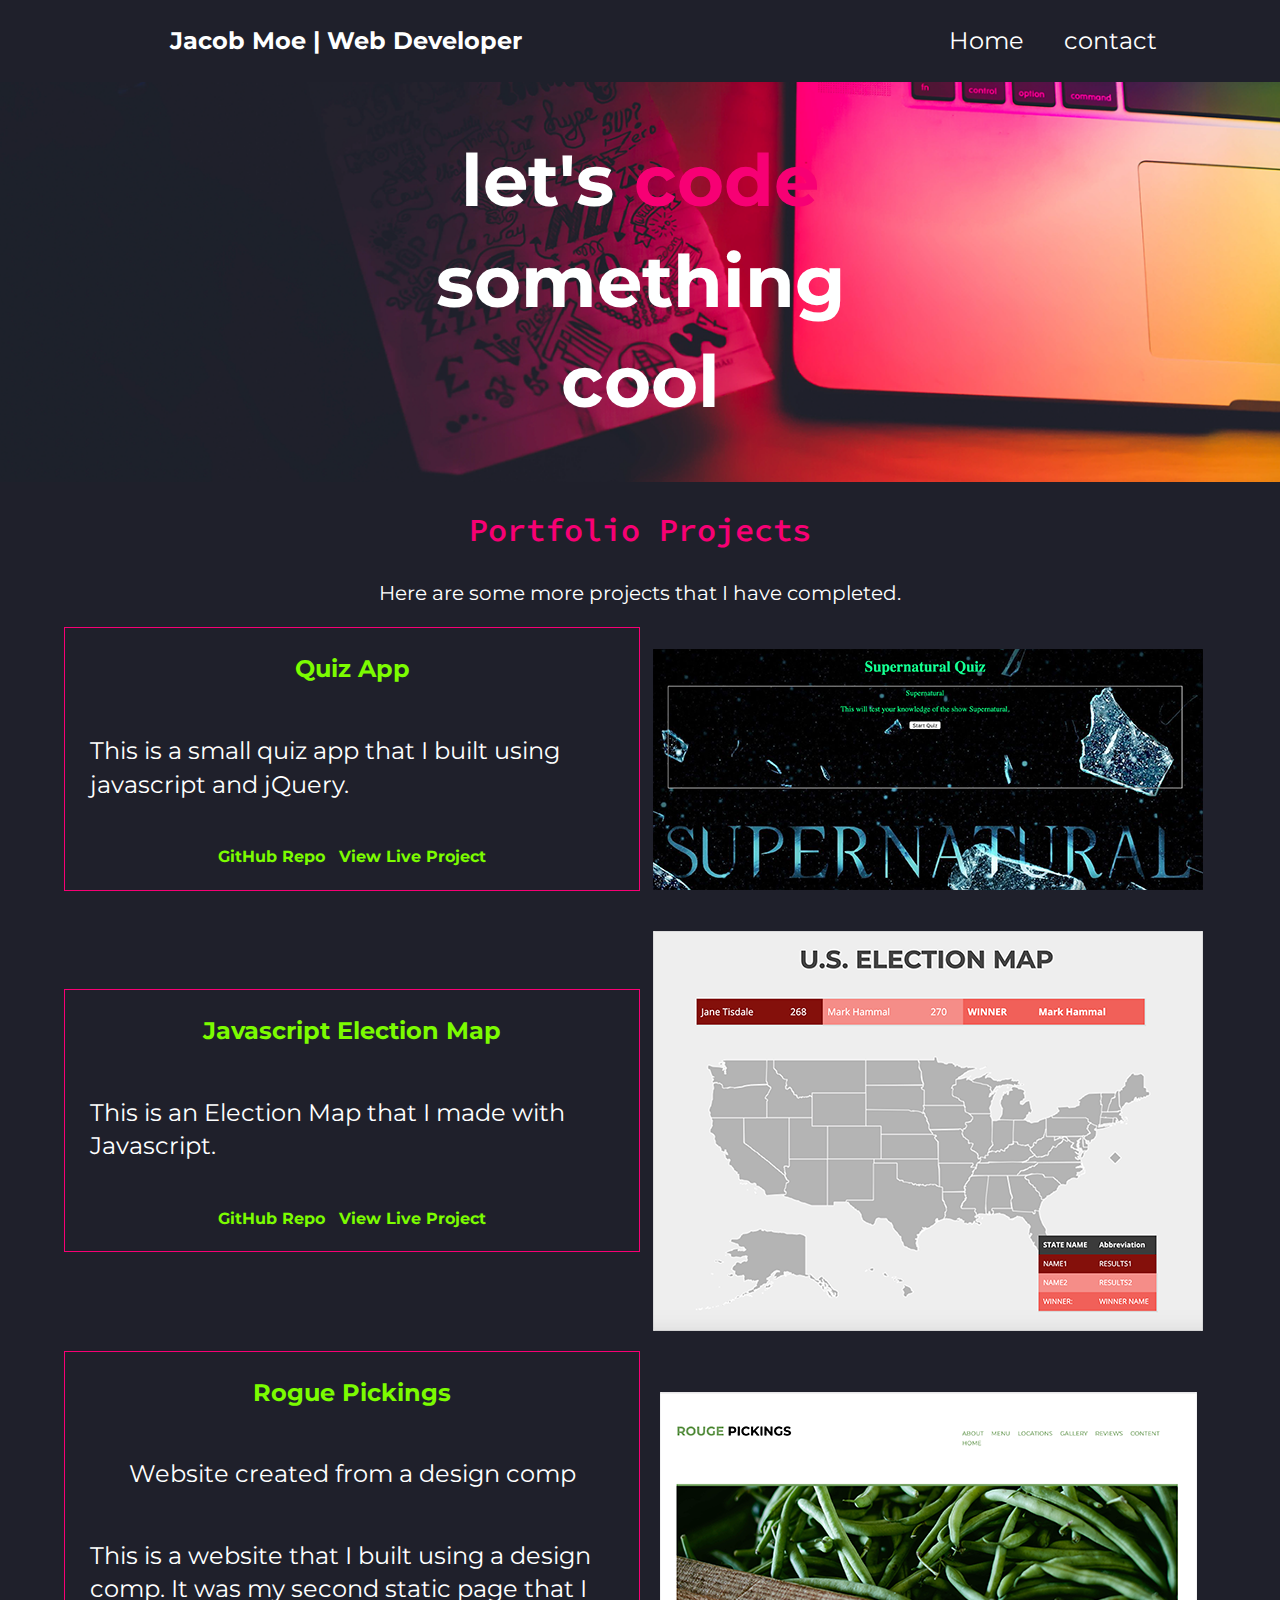
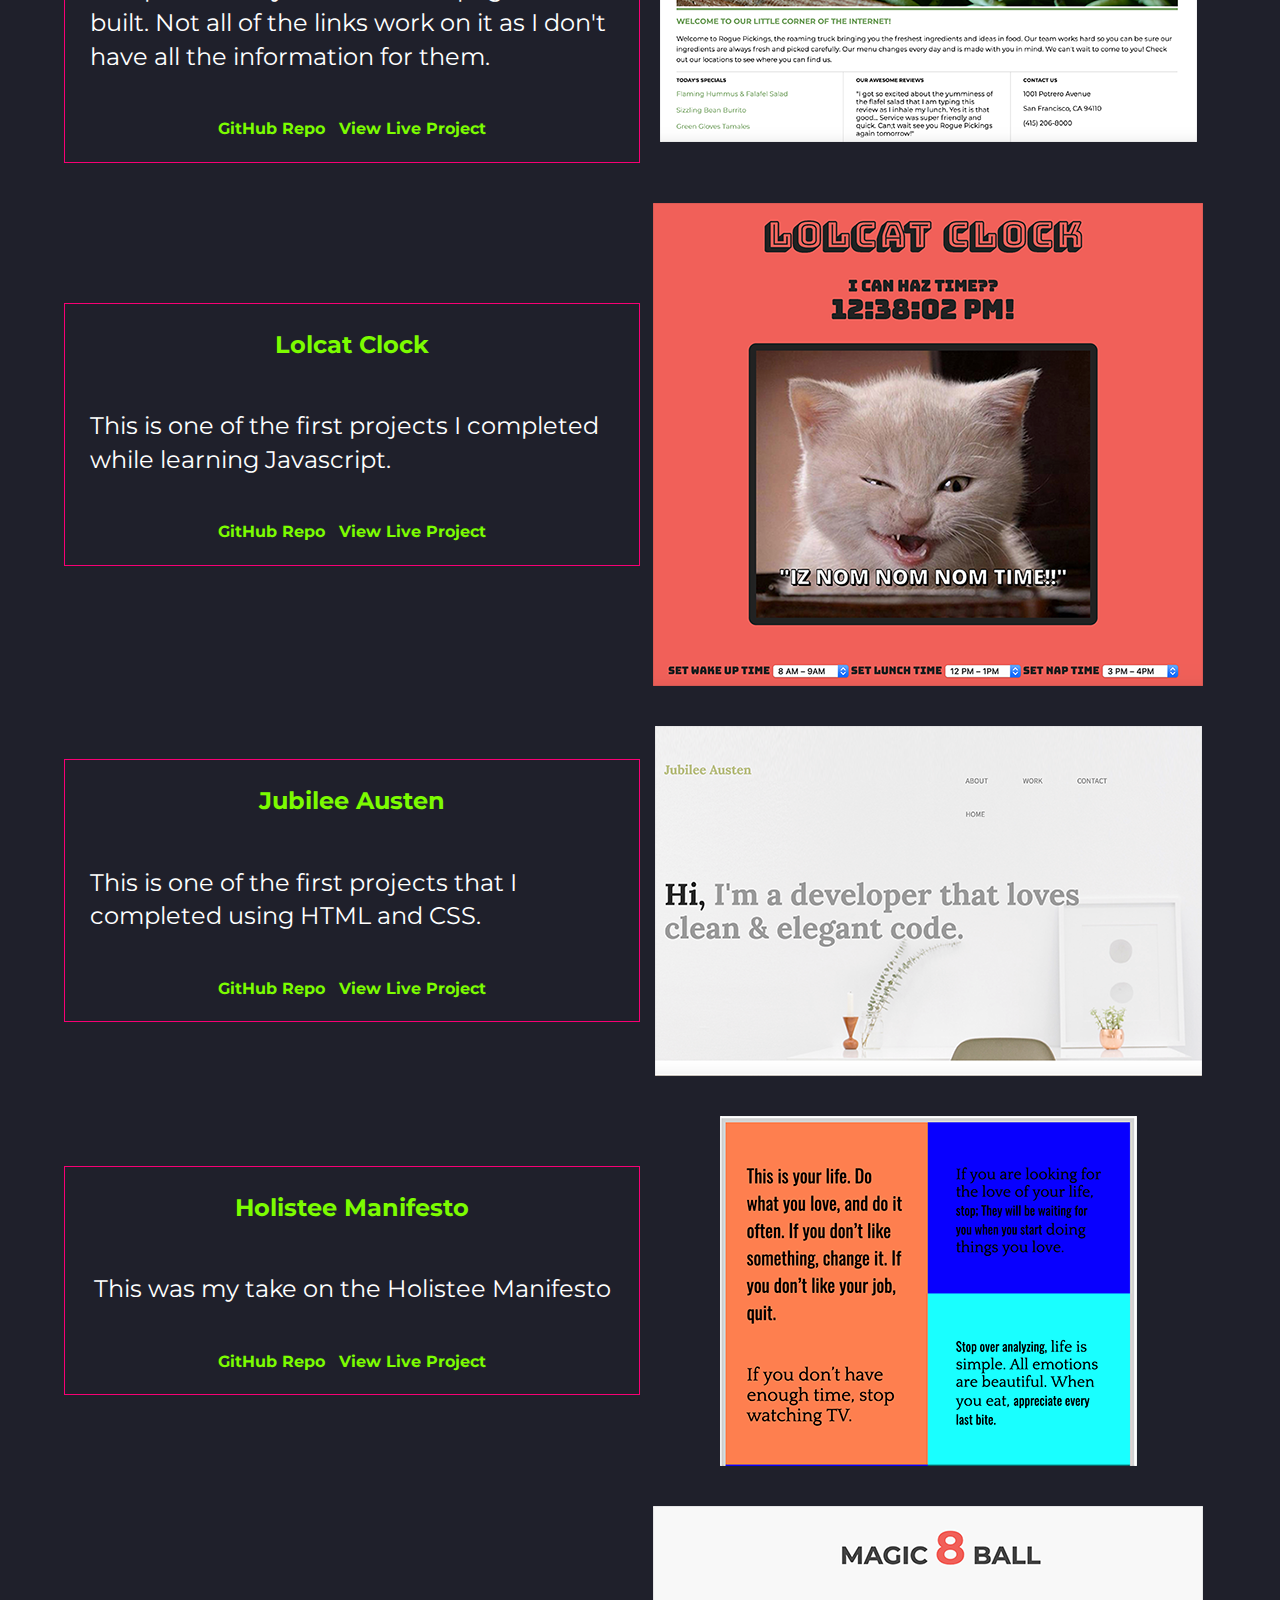
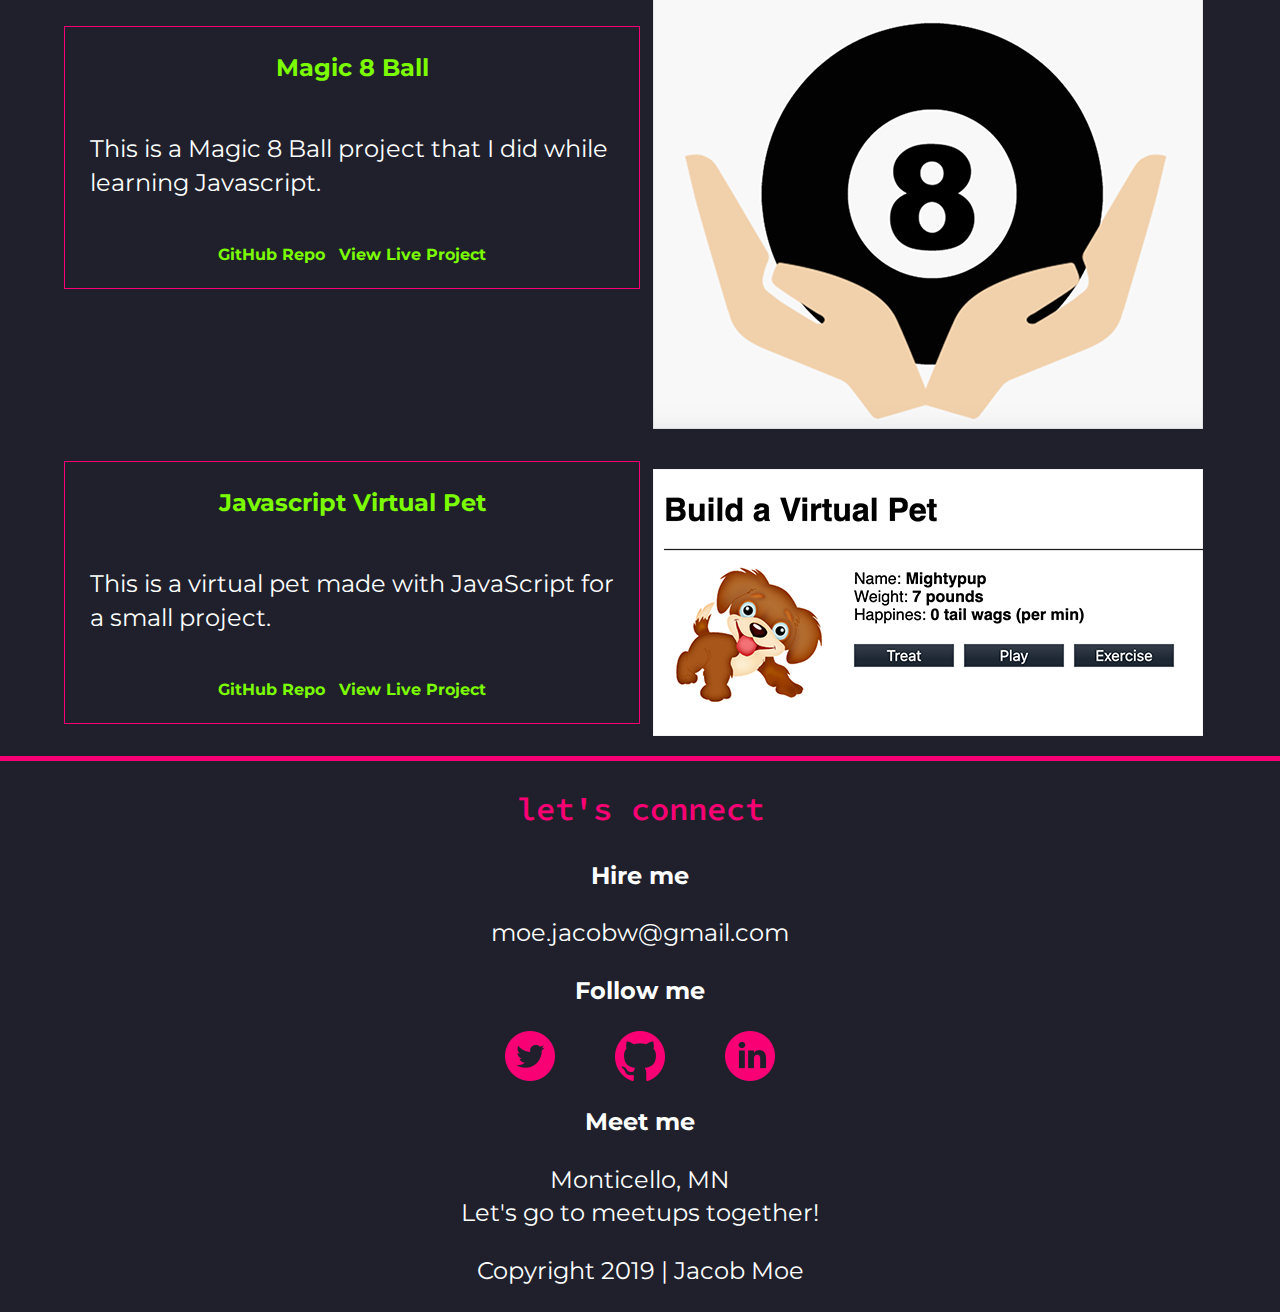
==== commit b5a4a883: "added view live links, changed link color, fixed typo, fixed mobile and tablet about me statement" ====
--- a/portfolio.html
+++ b/portfolio.html
@@ -38,7 +38,7 @@
                 <nav>
                     <ul>
                         <li><a href="index.html">Home</a></li>
-                        <li><a href="services.html">Services</a></li>
+                        <!--<li><a href="services.html">Services</a></li>-->
                         <!--<li><a href="https://moeswebservice.com/homepage">blog</a></li>-->
                         <li><a href="#contact">contact</a></li>
                     </ul>
@@ -55,16 +55,24 @@
             <p class="project-para">Here are some more projects that I have completed.</p>
             <div class="project-content">
                 <div class="project-desc half-width">
-                    <h3>Quiz App</h3>
+                    <a href="https://andacanaver.github.io/quiz-app-wireframe/"><h3>Quiz App</h3></a>
                     <p>This is a small quiz app that I built using javascript and jQuery. </p>
+                    <ul class="project-links">
+                        <li><a href="https://github.com/Andacanaver/quiz-app-wireframe" target="_blank">GitHub Repo</a></li>
+                        <li><a href="https://andacanaver.github.io/quiz-app-wireframe/" target="_blank">View Live Project</a></li>
+                    </ul>
                 </div>
                 <div class="project-img half-width">
                     <a href="https://andacanaver.github.io/quiz-app-wireframe/"><img src="img/quiz-app.png" alt="Quiz App Thumbnail"> </a> </div>
             </div>
             <div class="project-content">
                 <div class="project-desc half-width">
-                    <h3>Javascript Election Map</h3>
+                    <a href="https://andacanaver.github.io/election-map/"><h3>Javascript Election Map</h3></a>
                     <p>This is an Election Map that I made with Javascript.</p>
+                    <ul class="project-links">
+                        <li><a href="https://github.com/Andacanaver/quiz-app-wireframe" target="_blank">GitHub Repo</a></li>
+                        <li><a href="https://andacanaver.github.io/election-map/" target="_blank">View Live Project</a></li>
+                    </ul>
                 </div>
                 <div class="project-img half-width">
                     <a href="https://andacanaver.github.io/election-map/"><img src="img/election-map-thumbnail.png" alt="Election Map"></a>
@@ -72,9 +80,13 @@
             </div>
             <div class="project-content">
                 <div class="project-desc half-width">
-                    <h3>Rogue Pickings</h3>
+                    <a href="rogue-pickings/index.html"><h3>Rogue Pickings</h3></a>
                     <p>Website created from a design comp</p>
                     <p>This is a website that I built using a design comp. It was my second static page that I built. Not all of the links work on it as I don't have all the information for them.</p>
+                    <ul class="project-links">
+                        <li><a href="https://github.com/Andacanaver/quiz-app-wireframe" target="_blank">GitHub Repo</a></li>
+                        <li><a href="rogue-pickings/index.html" target="_blank">View Live Project</a></li>
+                    </ul>
                 </div>
                 <div class="project-img half-width">
                     <a href="rogue-pickings/index.html"><img src="img/rogue-pickings-screenshot.png" alt="Rogue Pickings Screenshot"></a>
@@ -82,16 +94,24 @@
             </div>
             <div class="project-content">
                 <div class="project-desc half-width">
-                    <h3>Lolcat Clock</h3>
+                    <a href="https://andacanaver.github.io/lolcat-clock/"><h3>Lolcat Clock</h3></a>
                     <p>This is one of the first projects I completed while learning Javascript.</p>
+                    <ul class="project-links">
+                        <li><a href="https://github.com/Andacanaver/quiz-app-wireframe" target="_blank">GitHub Repo</a></li>
+                        <li><a href="https://andacanaver.github.io/lolcat-clock/" target="_blank">View Live Project</a></li>
+                    </ul>
                 </div>
                 <div class="project-img half-width">
                     <a href="https://andacanaver.github.io/lolcat-clock/"><img src="img/lolcat-clock-thumbnail.png" alt="Lolcat Clock Thumbnail"> </a> </div>
             </div>
             <div class="project-content">
                 <div class="project-desc half-width">
-                    <h3>Jubilee Austen</h3>
+                    <a href="jubilee-austen/index.html"><h3>Jubilee Austen</h3></a>
                     <p>This is one of the first projects that I completed using HTML and CSS.</p>
+                    <ul class="project-links">
+                        <li><a href="https://github.com/Andacanaver/quiz-app-wireframe" target="_blank">GitHub Repo</a></li>
+                        <li><a href="jubilee-austen/index.html" target="_blank">View Live Project</a></li>
+                    </ul>
                 </div>
                 <div class="project-img half-width">
                     <a href="jubilee-austen/index.html"><img src="img/jubilee-austen-screenshot.png" alt="Jubilee Austen Screenshot"></a>
@@ -99,8 +119,12 @@
             </div>
             <div class="project-content">
                 <div class="project-desc half-width">
-                    <h3>Holistee Manifesto</h3>
+                    <a href="holistee-manifesto/Index.html"><h3>Holistee Manifesto</h3></a>
                     <p>This was my take on the Holistee Manifesto</p>
+                    <ul class="project-links">
+                        <li><a href="https://github.com/Andacanaver/quiz-app-wireframe" target="_blank">GitHub Repo</a></li>
+                        <li><a href="holistee-manifesto/Index.html" target="_blank">View Live Project</a></li>
+                    </ul>
                 </div>
                 <div class="project-img half-width">
                     <a href="holistee-manifesto/Index.html"><img src="img/holestee-manifest-thumbnail.png" alt="Holistee Manifesto Screenshot"></a>
@@ -108,8 +132,12 @@
             </div>
             <div class="project-content">
                 <div class="project-desc half-width">
-                    <h3>Magic 8 Ball</h3>
+                    <a href="https://andacanaver.github.io/magic8ball/"><h3>Magic 8 Ball</h3></a>
                     <p>This is a Magic 8 Ball project that I did while learning Javascript.</p>
+                    <ul class="project-links">
+                        <li><a href="https://github.com/Andacanaver/quiz-app-wireframe" target="_blank">GitHub Repo</a></li>
+                        <li><a href="https://andacanaver.github.io/magic8ball/" target="_blank">View Live Project</a></li>
+                    </ul>
                 </div>
                 <div class="project-img half-width">
                     <a href="https://andacanaver.github.io/magic8ball/"><img src="img/magic8ball-thumbnail.png" alt="Magic 8 Ball"></a>
@@ -117,8 +145,12 @@
             </div>
             <div class="project-content">
                 <div class="project-desc half-width">
-                    <h3>Javascript Virtual Pet</h3>
+                    <a href="https://andacanaver.github.io/virtual-pet/"><h3>Javascript Virtual Pet</h3></a>
                     <p>This is a virtual pet made with JavaScript for a small project.</p>
+                    <ul class="project-links">
+                        <li><a href="https://github.com/Andacanaver/quiz-app-wireframe" target="_blank">GitHub Repo</a></li>
+                        <li><a href="https://andacanaver.github.io/virtual-pet/" target="_blank">View Live Project</a></li>
+                    </ul>
                 </div>
                 <div class="project-img half-width">
                     <a href="https://andacanaver.github.io/virtual-pet/"><img src="img/virtual-pet-screenshot.png" alt="Virtual Pet"></a>
--- a/css/main.css
+++ b/css/main.css
@@ -12,9 +12,9 @@
    ========================================================================== */
 
 html {
-  color: #222;
-  font-size: 1em;
-  line-height: 1.4;
+    color: #222;
+    font-size: 1em;
+    line-height: 1.4;
 }
 
 /*
@@ -28,13 +28,13 @@
  */
 
 ::-moz-selection {
-  background: #b3d4fc;
-  text-shadow: none;
+    background: #b3d4fc;
+    text-shadow: none;
 }
 
 ::selection {
-  background: #b3d4fc;
-  text-shadow: none;
+    background: #b3d4fc;
+    text-shadow: none;
 }
 
 /*
@@ -42,12 +42,12 @@
  */
 
 hr {
-  display: block;
-  height: 1px;
-  border: 0;
-  border-top: 1px solid #ccc;
-  margin: 1em 0;
-  padding: 0;
+    display: block;
+    height: 1px;
+    border: 0;
+    border-top: 1px solid #ccc;
+    margin: 1em 0;
+    padding: 0;
 }
 
 /*
@@ -62,7 +62,7 @@
 img,
 svg,
 video {
-  vertical-align: middle;
+    vertical-align: middle;
 }
 
 /*
@@ -70,9 +70,9 @@
  */
 
 fieldset {
-  border: 0;
-  margin: 0;
-  padding: 0;
+    border: 0;
+    margin: 0;
+    padding: 0;
 }
 
 /*
@@ -80,7 +80,7 @@
  */
 
 textarea {
-  resize: vertical;
+    resize: vertical;
 }
 
 /* ==========================================================================
@@ -88,10 +88,10 @@
    ========================================================================== */
 
 .browserupgrade {
-  margin: 0.2em 0;
-  background: #ccc;
-  color: #000;
-  padding: 0.2em 0;
+    margin: 0.2em 0;
+    background: #ccc;
+    color: #000;
+    padding: 0.2em 0;
 }
 
 /* ==========================================================================
@@ -101,90 +101,90 @@
 
 /*-------------- BASE STYLES ----------------*/
 * {
-  box-sizing: border-box
+    box-sizing: border-box
 }
 
 html {
-  font-size: 16px;
+    font-size: 16px;
 }
 
 body {
-  font-size: 1em;
-  font-family: 'Montserrat';
-  color: #feffff;
-  background-color: #1f202b;
+    font-size: 1em;
+    font-family: 'Montserrat';
+    color: #feffff;
+    background-color: #1f202b;
 }
 
 h2 {
-  color: #f70074;
-  font-size: 2em;
-  font-weight: 600;
-  font-family: 'Source Code Pro';
-  text-align: center;
+    color: #f70074;
+    font-size: 2em;
+    font-weight: 600;
+    font-family: 'Source Code Pro';
+    text-align: center;
 }
 
 h3 {
-  font-size: 1.5em;
-  font-weight: 700;
+    font-size: 1.5em;
+    font-weight: 700;
 }
 
 ul,
 ol {
-  list-style-type: none;
+    list-style-type: none;
 }
 
 p {
-  font-size: 1.5em;
-  font-weight: 400;
+    font-size: 1.5em;
+    font-weight: 400;
 }
 
 a {
-  text-decoration: none;
-  color: #feffff;
+    text-decoration: none;
+    color: #feffff;
 }
 
 /*------------ GRID STYLES --------------*/
 
 .content-wrapper {
-  width: 90%;
-  margin: 0 auto;
+    width: 90%;
+    margin: 0 auto;
 }
 
 
 /*------------ HEADER STYLES ---------------*/
 
 header h3 {
-  text-align: center;
+    text-align: center;
 }
 
 header nav {
-  width: 100%;
+    width: 100%;
 }
 
 header nav ul {
-  display: flex;
-  justify-content: space-around;
-  align-items: center;
-  padding: 0 20px;
+    display: flex;
+    justify-content: space-around;
+    align-items: center;
+    padding: 0 20px;
 }
 
 #tagline {
-  background: url("../img/hero-background.png") center;
-  background-size: cover;
-  min-height: 400px;
-  display: flex;
-  justify-content: center;
-  align-items: center;
-  width: 100%;
-  text-align: center;
+    background: url("../img/hero-background.png") center;
+    background-size: cover;
+    min-height: 400px;
+    display: flex;
+    justify-content: center;
+    align-items: center;
+    width: 100%;
+    text-align: center;
 }
 
 header h1 {
-  width: 80%;
+    width: 80%;
 }
 
 header span {
-  color: #f70074;
+    color: #f70074;
 }
 
 /*------------ MAIN ----------------*/
@@ -192,119 +192,155 @@
 
 
 #portfolio img {
-  width: 100%;
+    width: 100%;
 }
 
 #portfolio p,
 #portfolio h3 {
-  text-align: center;
-}
+    text-align: center;
+}
+
+#portfolio {
+    border: solid 5px #f70074;
+}
+
 .project-container {
-  display: flex;
-  flex-flow: column wrap;
-  justify-content: center;
-  align-items: center;
+    display: flex;
+    flex-flow: column wrap;
+    justify-content: center;
+    align-items: center;
 }
 
 .text {
-  color: #f2f2f2;
-  font-size: 15px;
-  padding: 8px 12px;
-  text-align: center;
-}
-
-#project-link, .git-repo {
-  color: aquamarine;
-}
-#project-link:hover, .git-repo:hover {
-  color: aqua; 
+    color: #f2f2f2;
+    font-size: 15px;
+    padding: 8px 12px;
+    text-align: center;
+}
+.text > a > h3,
+.project-links > li > a,
+#project-link,
+.project-links,
+.project-desc > a{
+    color: lawngreen;
+}
+.text > a:hover > h3,
+#project-link:hover,
+.project-links > li > a:hover,
+.project-desc > a:hover{
+    color: fuchsia;
+}
+
+.project-links {
+    padding-left: 0;
+}
+.project-links > li{
+    display: inline-block;
+    padding: 5px;
+    font-weight: 700;
 }
 
 /*-----------ABOUT --------------*/
 
 #about {
-  background: url("../img/about-me.png") center;
-  background-size: cover;
-  width: 100%;
-  height: auto;
-  padding-bottom: 60px;
+    background: url("../img/about-me.png") center;
+    background-size: cover;
+    width: 100%;
+    height: auto;
+    padding-bottom: 60px;
 }
 
 #about p {
-  color: #1f202b;
-}
-
-#statment {
-  font-weight: 700;
+    color: #1f202b;
+}
+
+#about > #statment {
+    text-align: center;
+    font-weight: 700;
+    padding: 0 20px;
+}
+
+#about > .content-wrapper > .about-info {
+    text-align: justify;
 }
 
 /*------------- CONTACT ---------------*/
 
 #contact h3 {
-  text-align: center;
+    text-align: center;
 }
 
 #contact ul {
-  display: flex;
-  justify-content: center;
-  padding-left: 0;
+    display: flex;
+    justify-content: center;
+    padding-left: 0;
 }
 
 #contact ul li {
-  padding: 0 30px;
+    padding: 0 30px;
 }
 
 #contact p {
-  text-align: center;
-}
-
+    text-align: center;
+}
+
+#contact {
+    border-top: 5px solid #f70074;
+}
 /*---------Portfolio Projects---------*/
 #projects .project-para {
-  text-align: center;
-  font-size: 1.25em
+    text-align: center;
+    font-size: 1.25em
 }
 
 .project-content {
-  display: flex;
-  width: 100%;
-  margin: 20px 0;
-  flex-flow: column wrap;
-  align-items: center;
+    display: flex;
+    width: 100%;
+    margin: 20px 0;
+    flex-flow: column wrap;
+    align-items: center;
 }
 
 .project-desc {
-  display: flex;
-  flex-flow: column wrap;
-  justify-content: center;
-  align-items: center;
-  width: 100%;
-  border: 1px solid #f70074;
-  padding: 0 25px;
-  margin-bottom: 20px;
+    display: flex;
+    flex-flow: column wrap;
+    justify-content: center;
+    align-items: center;
+    width: 100%;
+    border: 1px solid #f70074;
+    padding: 0 25px;
+    margin-bottom: 20px;
 }
 
 .project-img {
-  width: 50%;
-  justify-content: center;
-  align-items: center;
-  display: flex;
+    width: 50%;
+    justify-content: center;
+    align-items: center;
+    display: flex;
 }
 
 /*-----------SERVICES--------------*/
 .font-awesome-icon {
-  color: white;
-}
+    color: white;
+}
+
 .service-wrapper {
-  text-align: center;
-}
-
+    text-align: center;
+}
+
+#services {
+    background: url("../img/web-services.jpeg") center;
+    background-size: cover;
+    margin-bottom: 50px;
+    background-color: aquamarine;
+}
 
 
 
 /*------------- FOOTER -----------------*/
 
 footer {
-  text-align: center;
+    text-align: center;
 }
 
 
@@ -324,7 +360,7 @@
  */
 
 .hidden {
-  display: none !important;
+    display: none !important;
 }
 
 /*
@@ -337,16 +373,16 @@
 */
 
 .sr-only {
-  border: 0;
-  clip: rect(0, 0, 0, 0);
-  height: 1px;
-  margin: -1px;
-  overflow: hidden;
-  padding: 0;
-  position: absolute;
-  white-space: nowrap;
-  width: 1px;
-  /* 1 */
+    border: 0;
+    clip: rect(0, 0, 0, 0);
+    height: 1px;
+    margin: -1px;
+    overflow: hidden;
+    padding: 0;
+    position: absolute;
+    white-space: nowrap;
+    width: 1px;
+    /* 1 */
 }
 
 /*
@@ -357,13 +393,13 @@
 
 .sr-only.focusable:active,
 .sr-only.focusable:focus {
-  clip: auto;
-  height: auto;
-  margin: 0;
-  overflow: visible;
-  position: static;
-  white-space: inherit;
-  width: auto;
+    clip: auto;
+    height: auto;
+    margin: 0;
+    overflow: visible;
+    position: static;
+    white-space: inherit;
+    width: auto;
 }
 
 /*
@@ -371,7 +407,7 @@
 */
 
 .invisible {
-  visibility: hidden;
+    visibility: hidden;
 }
 
 /*
@@ -388,14 +424,14 @@
 
 .clearfix:before,
 .clearfix:after {
-  content: " ";
-  /* 1 */
-  display: table;
-  /* 2 */
+    content: " ";
+    /* 1 */
+    display: table;
+    /* 2 */
 }
 
 .clearfix:after {
-  clear: both;
+    clear: both;
 }
 
 /* ==========================================================================
@@ -405,115 +441,142 @@
    ========================================================================== */
 @media only screen and (min-width: 768px) {
 
-  /*---------- TABLET STYLES -------------*/
-
-  #tagline {
-    align-items: flex-start;
-    justify-content: center;
-  }
-
-  header h1 {
-    flex-flow: row wrap;
-    width: 40%;
-    justify-content: center;
-    font-size: 2.5em;
-  }
-
-  header nav ul {
-    justify-content: center;
-  }
-
-  header nav ul li {
-    padding: 0 30px;
-  }
-
-  .half-width {
-    display: flex;
-    flex-flow: column wrap;
-    justify-content: center;
-    margin: 0 auto;
-    align-items: center;
-  }
-  #portfolio img{
-    width: auto;
-  }
-  .text {
-    width: 75%;
-  }
-  #about {
-    height: auto;
-  }
-
-  .services-desc {
-    width: 70%;
-    margin: 0 auto;
-  }
-  .font-awesome-icon {
-    font-size: 3em;
-  }
+    /*---------- TABLET STYLES -------------*/
+
+    #tagline {
+        align-items: flex-start;
+        justify-content: center;
+    }
+
+    header h1 {
+        flex-flow: row wrap;
+        width: 40%;
+        justify-content: center;
+        font-size: 2.5em;
+    }
+
+    header nav ul {
+        justify-content: center;
+    }
+
+    header nav ul li {
+        padding: 0 30px;
+    }
+
+    .half-width {
+        display: flex;
+        flex-flow: column nowrap;
+        justify-content: center;
+        margin: 0 auto;
+        align-items: center;
+    }
+
+    #portfolio img {
+        width: auto;
+    }
+
+    .text {
+        width: 75%;
+    }
+    
+    .project-img {
+        margin-top: 20px;
+    }
+
+    .services-desc {
+        width: 70%;
+        margin: 0 auto;
+    }
+
+    .font-awesome-icon {
+        font-size: 3em;
+    }
+    
+    
 }
 
 
 
 @media only screen and (min-width: 1200px) {
-  /*---------- DESKTOP ---------------*/
-
-
-  header .half-width {
-    display: inline-block;
-    width: 49%;
-  }
-
-  header nav {
-    width: 100%;
-    display: flex;
-    justify-content: flex-end;
-    font-size: 1.5em;
-  }
-
-  header nav ul li {
-    padding: 0 20px;
-  }
-
-  #tagline {
-    font-size: 1.8em;
-  }
-
-  .half-width {
-    width: 50%;
-  }
-  .full-width {
-    display: flex;
-    margin: 10px auto;
-  }
-/*--------------------SERVICES-----------------------*/
-
-  #services .service-wrapper {
-    display: flex;
-    justify-content: center;
-    align-items: center;
-    flex-flow: row wrap;
-  }
-  #services h2 {
-    width: 70%;
-  }
-  #services article {
-    flex-basis: 33%;
-    flex-direction: column;
-  }
-  #services i {
-    margin-bottom: 20px;
-    font-size: 3.5em;
-  }
-  .para {
-    padding-top: 30px;
-  }
-
-/*--------Projects------------*/
-  .project-content {
-    display: flex;
-    flex-flow: row;
-  }
+    /*---------- DESKTOP ---------------*/
+
+
+    header .half-width {
+        display: inline-block;
+        width: 49%;
+    }
+
+    header nav {
+        width: 100%;
+        display: flex;
+        justify-content: flex-end;
+        font-size: 1.5em;
+    }
+
+    header nav ul li {
+        padding: 0 20px;
+    }
+
+    #tagline {
+        font-size: 1.8em;
+    }
+
+    .half-width {
+        width: 50%;
+    }
+
+    .full-width {
+        display: flex;
+        margin: 10px auto;
+    }
+
+    #about > #statment {
+        
+    }
+
+    #about > .content-wrapper {
+        display: flex;
+        flex-flow: row wrap;
+    }
+
+    #about > .content-wrapper > .half-width {
+        padding: 20px;
+    }
+
+    /*--------------------SERVICES-----------------------*/
+
+    #services .service-wrapper {
+        display: flex;
+        justify-content: center;
+        align-items: center;
+        flex-flow: row wrap;
+    }
+
+    #services h2 {
+        width: 70%;
+    }
+
+    #services article {
+        flex-basis: 33%;
+        flex-direction: column;
+    }
+
+    #services i {
+        margin-bottom: 20px;
+        font-size: 3.5em;
+    }
+
+    .para {
+        padding-top: 30px;
+    }
+
+    /*--------Projects------------*/
+    .project-content {
+        display: flex;
+        flex-flow: row;
+    }
+
+
 
 }
 
@@ -547,71 +610,71 @@
 
 @media print {
 
-  *,
-  *:before,
-  *:after {
-    background: transparent !important;
-    color: #000 !important;
-    /* Black prints faster */
-    -webkit-box-shadow: none !important;
-    box-shadow: none !important;
-    text-shadow: none !important;
-  }
-
-  a,
-  a:visited {
-    text-decoration: underline;
-  }
-
-  a[href]:after {
-    content: " ("attr(href) ")";
-  }
-
-  abbr[title]:after {
-    content: " ("attr(title) ")";
-  }
-
-  /*
+    *,
+    *:before,
+    *:after {
+        background: transparent !important;
+        color: #000 !important;
+        /* Black prints faster */
+        -webkit-box-shadow: none !important;
+        box-shadow: none !important;
+        text-shadow: none !important;
+    }
+
+    a,
+    a:visited {
+        text-decoration: underline;
+    }
+
+    a[href]:after {
+        content: " ("attr(href) ")";
+    }
+
+    abbr[title]:after {
+        content: " ("attr(title) ")";
+    }
+
+    /*
      * Don't show links that are fragment identifiers,
      * or use the `javascript:` pseudo protocol
      */
-  a[href^="#"]:after,
-  a[href^="javascript:"]:after {
-    content: "";
-  }
-
-  pre {
-    white-space: pre-wrap !important;
-  }
-
-  pre,
-  blockquote {
-    border: 1px solid #999;
-    page-break-inside: avoid;
-  }
-
-  /*
+    a[href^="#"]:after,
+    a[href^="javascript:"]:after {
+        content: "";
+    }
+
+    pre {
+        white-space: pre-wrap !important;
+    }
+
+    pre,
+    blockquote {
+        border: 1px solid #999;
+        page-break-inside: avoid;
+    }
+
+    /*
      * Printing Tables:
      * https://web.archive.org/web/20180815150934/http://css-discuss.incutio.com/wiki/Printing_Tables
      */
-  thead {
-    display: table-header-group;
-  }
-
-  tr,
-  img {
-    page-break-inside: avoid;
-  }
-
-  p,
-  h2,
-  h3 {
-    orphans: 3;
-    widows: 3;
-  }
-
-  h2,
-  h3 {
-    page-break-after: avoid;
-  }
-}
+    thead {
+        display: table-header-group;
+    }
+
+    tr,
+    img {
+        page-break-inside: avoid;
+    }
+
+    p,
+    h2,
+    h3 {
+        orphans: 3;
+        widows: 3;
+    }
+
+    h2,
+    h3 {
+        page-break-after: avoid;
+    }
+}
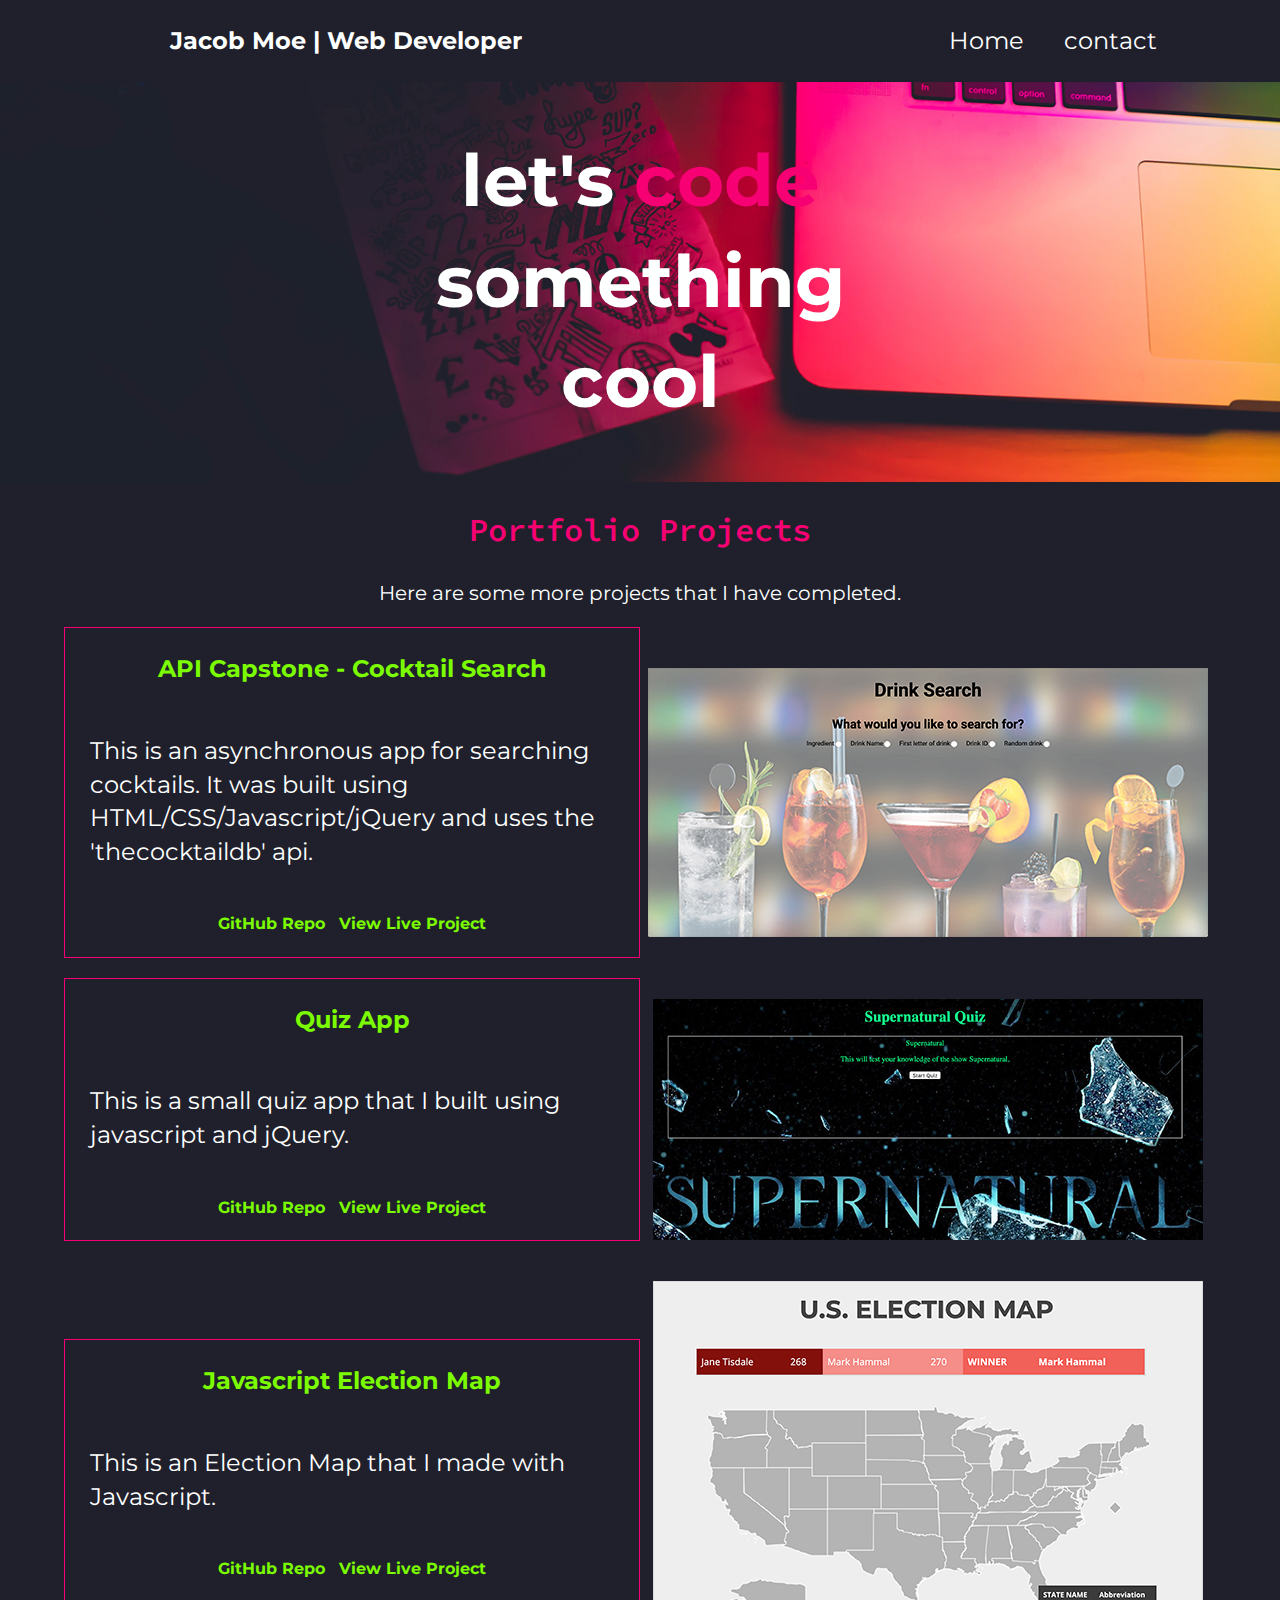
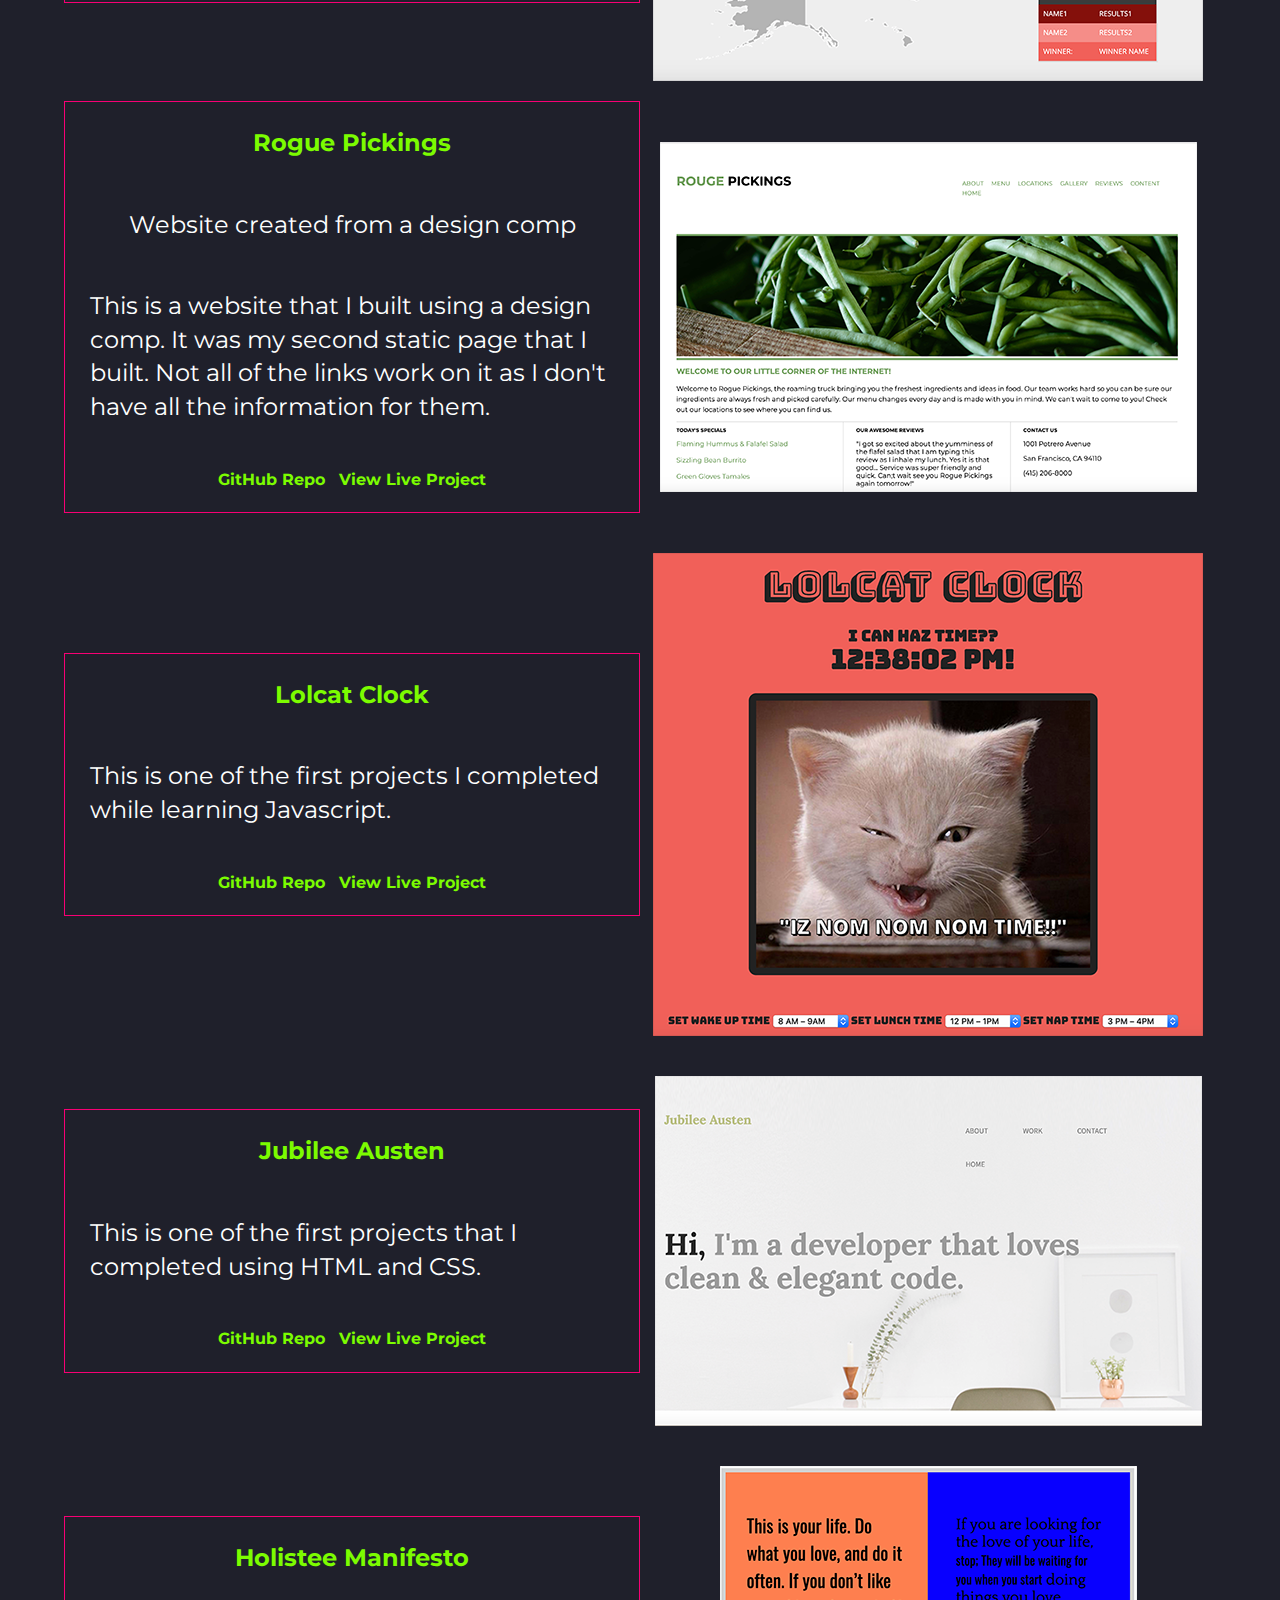
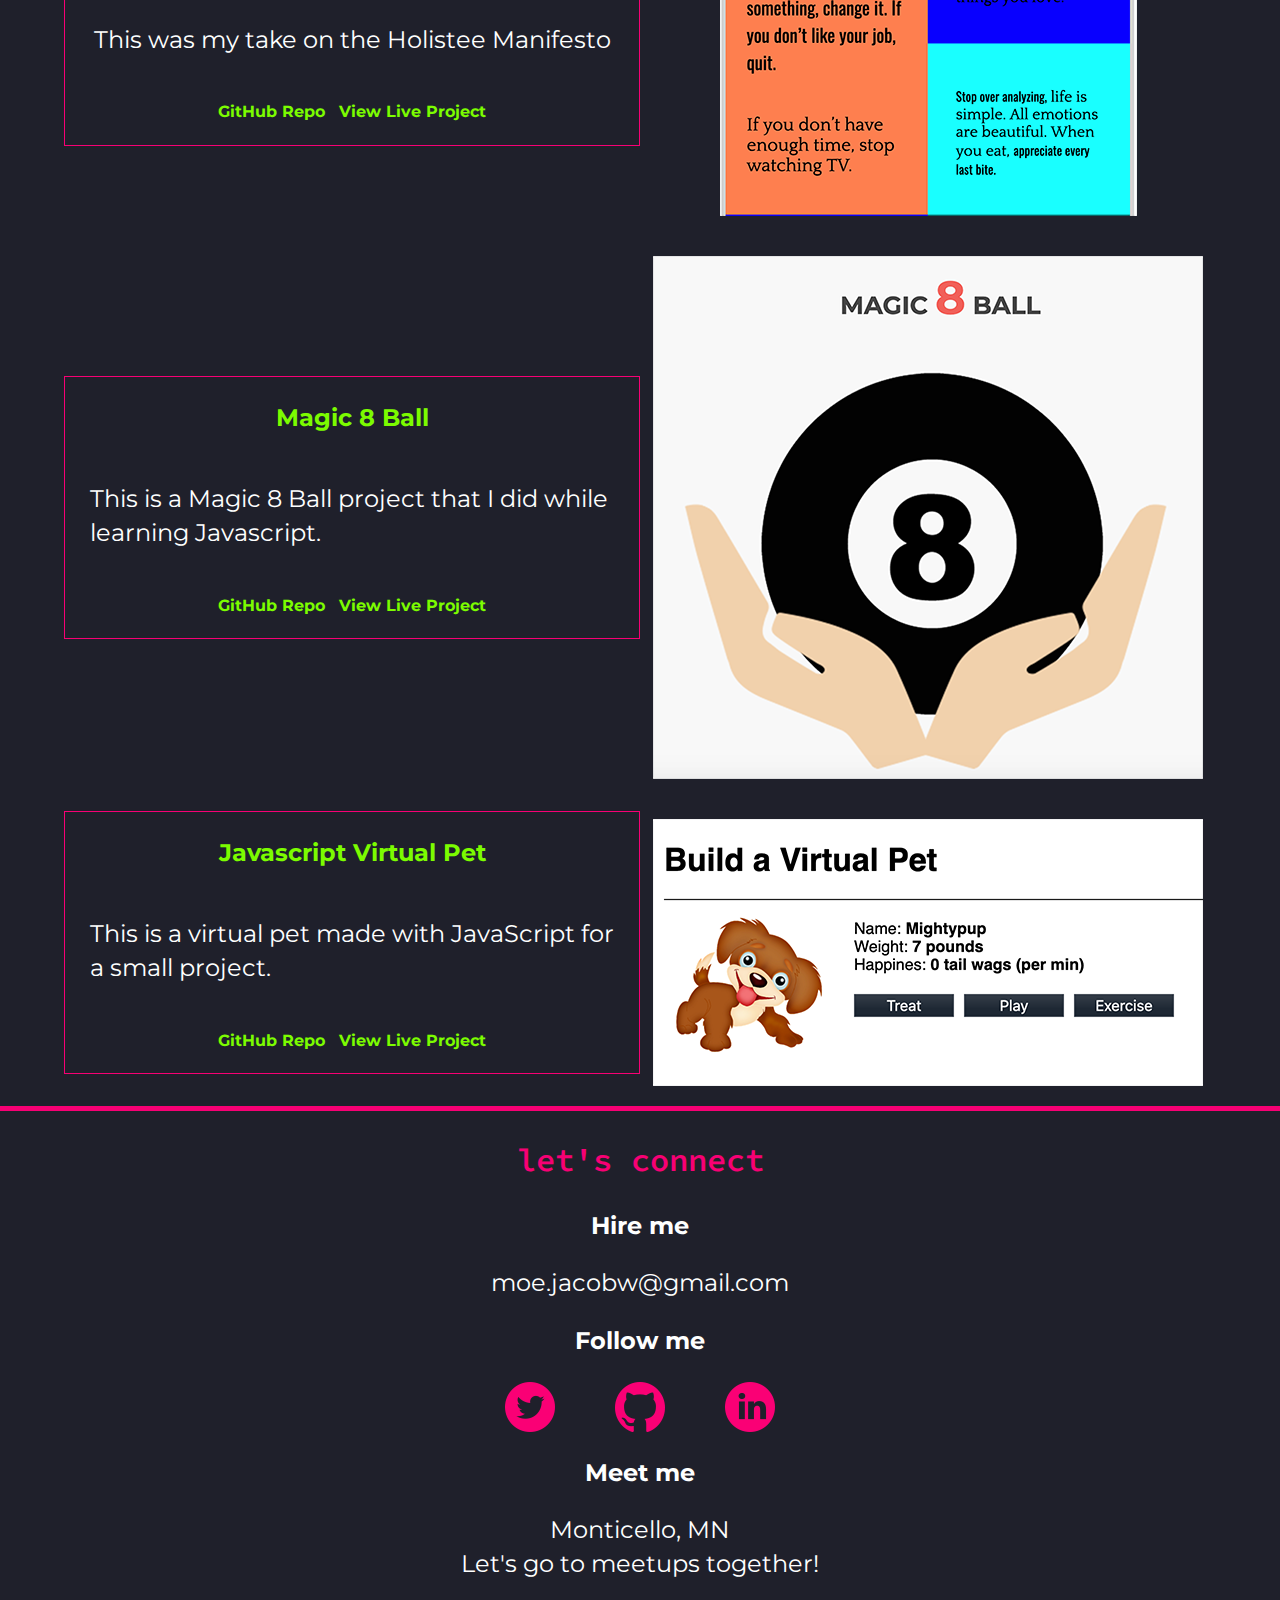
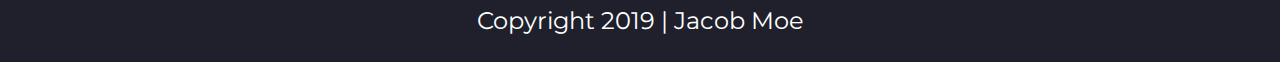
==== commit da21fec7: "add api capstone app" ====
--- a/portfolio.html
+++ b/portfolio.html
@@ -55,7 +55,19 @@
             <p class="project-para">Here are some more projects that I have completed.</p>
             <div class="project-content">
                 <div class="project-desc half-width">
-                    <a href="https://andacanaver.github.io/quiz-app-wireframe/"><h3>Quiz App</h3></a>
+                    <a href="https://andacanaver.github.io/api-capstone/" target="_blank"><h3>API Capstone - Cocktail Search</h3></a>
+                    <p>This is an asynchronous app for searching cocktails. It was built using HTML/CSS/Javascript/jQuery and uses the 'thecocktaildb' api. </p>
+                    <ul class="project-links">
+                        <li><a href="https://github.com/Andacanaver/api-capstone" target="_blank">GitHub Repo</a></li>
+                        <li><a href="https://andacanaver.github.io/api-capstone/" target="_blank">View Live Project</a></li>
+                    </ul>
+                </div>
+                <div class="project-img half-width">
+                    <a href="https://andacanaver.github.io/api-capstone/"><img src="img/api-capstone.png" alt="API capstone Cocktail Search Thumbnail"> </a> </div>
+            </div>
+            <div class="project-content">
+                <div class="project-desc half-width">
+                    <a href="https://andacanaver.github.io/quiz-app-wireframe/" target="_blank"><h3>Quiz App</h3></a>
                     <p>This is a small quiz app that I built using javascript and jQuery. </p>
                     <ul class="project-links">
                         <li><a href="https://github.com/Andacanaver/quiz-app-wireframe" target="_blank">GitHub Repo</a></li>
@@ -67,7 +79,7 @@
             </div>
             <div class="project-content">
                 <div class="project-desc half-width">
-                    <a href="https://andacanaver.github.io/election-map/"><h3>Javascript Election Map</h3></a>
+                    <a href="https://andacanaver.github.io/election-map/" target="_blank"><h3>Javascript Election Map</h3></a>
                     <p>This is an Election Map that I made with Javascript.</p>
                     <ul class="project-links">
                         <li><a href="https://github.com/Andacanaver/quiz-app-wireframe" target="_blank">GitHub Repo</a></li>
@@ -80,7 +92,7 @@
             </div>
             <div class="project-content">
                 <div class="project-desc half-width">
-                    <a href="rogue-pickings/index.html"><h3>Rogue Pickings</h3></a>
+                    <a href="rogue-pickings/index.html" target="_blank"><h3>Rogue Pickings</h3></a>
                     <p>Website created from a design comp</p>
                     <p>This is a website that I built using a design comp. It was my second static page that I built. Not all of the links work on it as I don't have all the information for them.</p>
                     <ul class="project-links">
@@ -94,7 +106,7 @@
             </div>
             <div class="project-content">
                 <div class="project-desc half-width">
-                    <a href="https://andacanaver.github.io/lolcat-clock/"><h3>Lolcat Clock</h3></a>
+                    <a href="https://andacanaver.github.io/lolcat-clock/" target="_blank"><h3>Lolcat Clock</h3></a>
                     <p>This is one of the first projects I completed while learning Javascript.</p>
                     <ul class="project-links">
                         <li><a href="https://github.com/Andacanaver/quiz-app-wireframe" target="_blank">GitHub Repo</a></li>
@@ -106,7 +118,7 @@
             </div>
             <div class="project-content">
                 <div class="project-desc half-width">
-                    <a href="jubilee-austen/index.html"><h3>Jubilee Austen</h3></a>
+                    <a href="jubilee-austen/index.html" target="_blank"><h3>Jubilee Austen</h3></a>
                     <p>This is one of the first projects that I completed using HTML and CSS.</p>
                     <ul class="project-links">
                         <li><a href="https://github.com/Andacanaver/quiz-app-wireframe" target="_blank">GitHub Repo</a></li>
@@ -119,7 +131,7 @@
             </div>
             <div class="project-content">
                 <div class="project-desc half-width">
-                    <a href="holistee-manifesto/Index.html"><h3>Holistee Manifesto</h3></a>
+                    <a href="holistee-manifesto/Index.html" target="_blank"><h3>Holistee Manifesto</h3></a>
                     <p>This was my take on the Holistee Manifesto</p>
                     <ul class="project-links">
                         <li><a href="https://github.com/Andacanaver/quiz-app-wireframe" target="_blank">GitHub Repo</a></li>
@@ -132,7 +144,7 @@
             </div>
             <div class="project-content">
                 <div class="project-desc half-width">
-                    <a href="https://andacanaver.github.io/magic8ball/"><h3>Magic 8 Ball</h3></a>
+                    <a href="https://andacanaver.github.io/magic8ball/" target="_blank"><h3>Magic 8 Ball</h3></a>
                     <p>This is a Magic 8 Ball project that I did while learning Javascript.</p>
                     <ul class="project-links">
                         <li><a href="https://github.com/Andacanaver/quiz-app-wireframe" target="_blank">GitHub Repo</a></li>
@@ -140,12 +152,12 @@
                     </ul>
                 </div>
                 <div class="project-img half-width">
-                    <a href="https://andacanaver.github.io/magic8ball/"><img src="img/magic8ball-thumbnail.png" alt="Magic 8 Ball"></a>
-                </div>
-            </div>
-            <div class="project-content">
-                <div class="project-desc half-width">
-                    <a href="https://andacanaver.github.io/virtual-pet/"><h3>Javascript Virtual Pet</h3></a>
+                    <a href="https://andacanaver.github.io/magic8ball/" target="_blank"><img src="img/magic8ball-thumbnail.png" alt="Magic 8 Ball"></a>
+                </div>
+            </div>
+            <div class="project-content">
+                <div class="project-desc half-width">
+                    <a href="https://andacanaver.github.io/virtual-pet/" target="_blank"><h3>Javascript Virtual Pet</h3></a>
                     <p>This is a virtual pet made with JavaScript for a small project.</p>
                     <ul class="project-links">
                         <li><a href="https://github.com/Andacanaver/quiz-app-wireframe" target="_blank">GitHub Repo</a></li>
--- a/css/main.css
+++ b/css/main.css
@@ -163,11 +163,38 @@
 
 header nav ul {
     display: flex;
-    justify-content: space-around;
+    justify-content: center;
     align-items: center;
     padding: 0 20px;
-}
-
+    flex-flow: column;
+    font-size: 1.25em;
+}
+
+.menu-container {
+    display: inline-block;
+    cursor: pointer;
+}
+.bar1, .bar2, .bar3 {
+    width: 35px;
+    height: 5px;
+    background-color: #FFF;
+    margin: 6px 0;
+    transition: 0.4s;
+}
+.change .bar1 {
+    -webkit-transform: rotate(-45deg) translate(-9px, 6px);
+    transform: rotate(-45deg) translate(-9px, 6px);
+}
+.change .bar2 {
+    opacity: 0;
+}
+.change .bar3 {
+    -webkit-transform: rotate(45deg) translate(-8px, -8px);
+    transform: rotate(45deg) translate(-8px, -8px);
+}
+.nav-links {
+    display: none;
+}
 #tagline {
     background: url("../img/hero-background.png") center;
     background-size: cover;
@@ -331,8 +358,7 @@
 #services {
     background: url("../img/web-services.jpeg") center;
     background-size: cover;
-    margin-bottom: 50px;
-    background-color: aquamarine;
+    padding-bottom: 50px;
 }
 
 
@@ -439,6 +465,16 @@
    These examples override the primary ('mobile first') styles.
    Modify as content requires.
    ========================================================================== */
+
+
+
+/*============================================================================
+*******************          TABLET             ******************************
+============================================================================*/
+
+
+
+
 @media only screen and (min-width: 768px) {
 
     /*---------- TABLET STYLES -------------*/
@@ -454,9 +490,13 @@
         justify-content: center;
         font-size: 2.5em;
     }
-
+    .menu-container {
+        display: none;
+    }
     header nav ul {
         justify-content: center;
+        flex-flow: row wrap;
+        font-size: 1em;
     }
 
     header nav ul li {
@@ -496,6 +536,10 @@
 }
 
 
+/*============================================================================
+*******************          DESKTOP            ******************************
+============================================================================*/
+
 
 @media only screen and (min-width: 1200px) {
     /*---------- DESKTOP ---------------*/
@@ -512,11 +556,16 @@
         justify-content: flex-end;
         font-size: 1.5em;
     }
-
+    header nav ul {
+        flex-flow: row wrap;
+        font-size: 1em;
+    }
     header nav ul li {
         padding: 0 20px;
     }
-
+    .menu-container {
+        display: none;
+    }
     #tagline {
         font-size: 1.8em;
     }
@@ -524,19 +573,20 @@
     .half-width {
         width: 50%;
     }
-
+    
+    .project-full {
+        width: 100%;
+    }
+    
     .full-width {
         display: flex;
         margin: 10px auto;
     }
-
-    #about > #statment {
-        
-    }
-
+    
     #about > .content-wrapper {
         display: flex;
         flex-flow: row wrap;
+        align-items: flex-start;
     }
 
     #about > .content-wrapper > .half-width {
@@ -579,10 +629,6 @@
 
 
 }
-
-
-
-
 
 
 
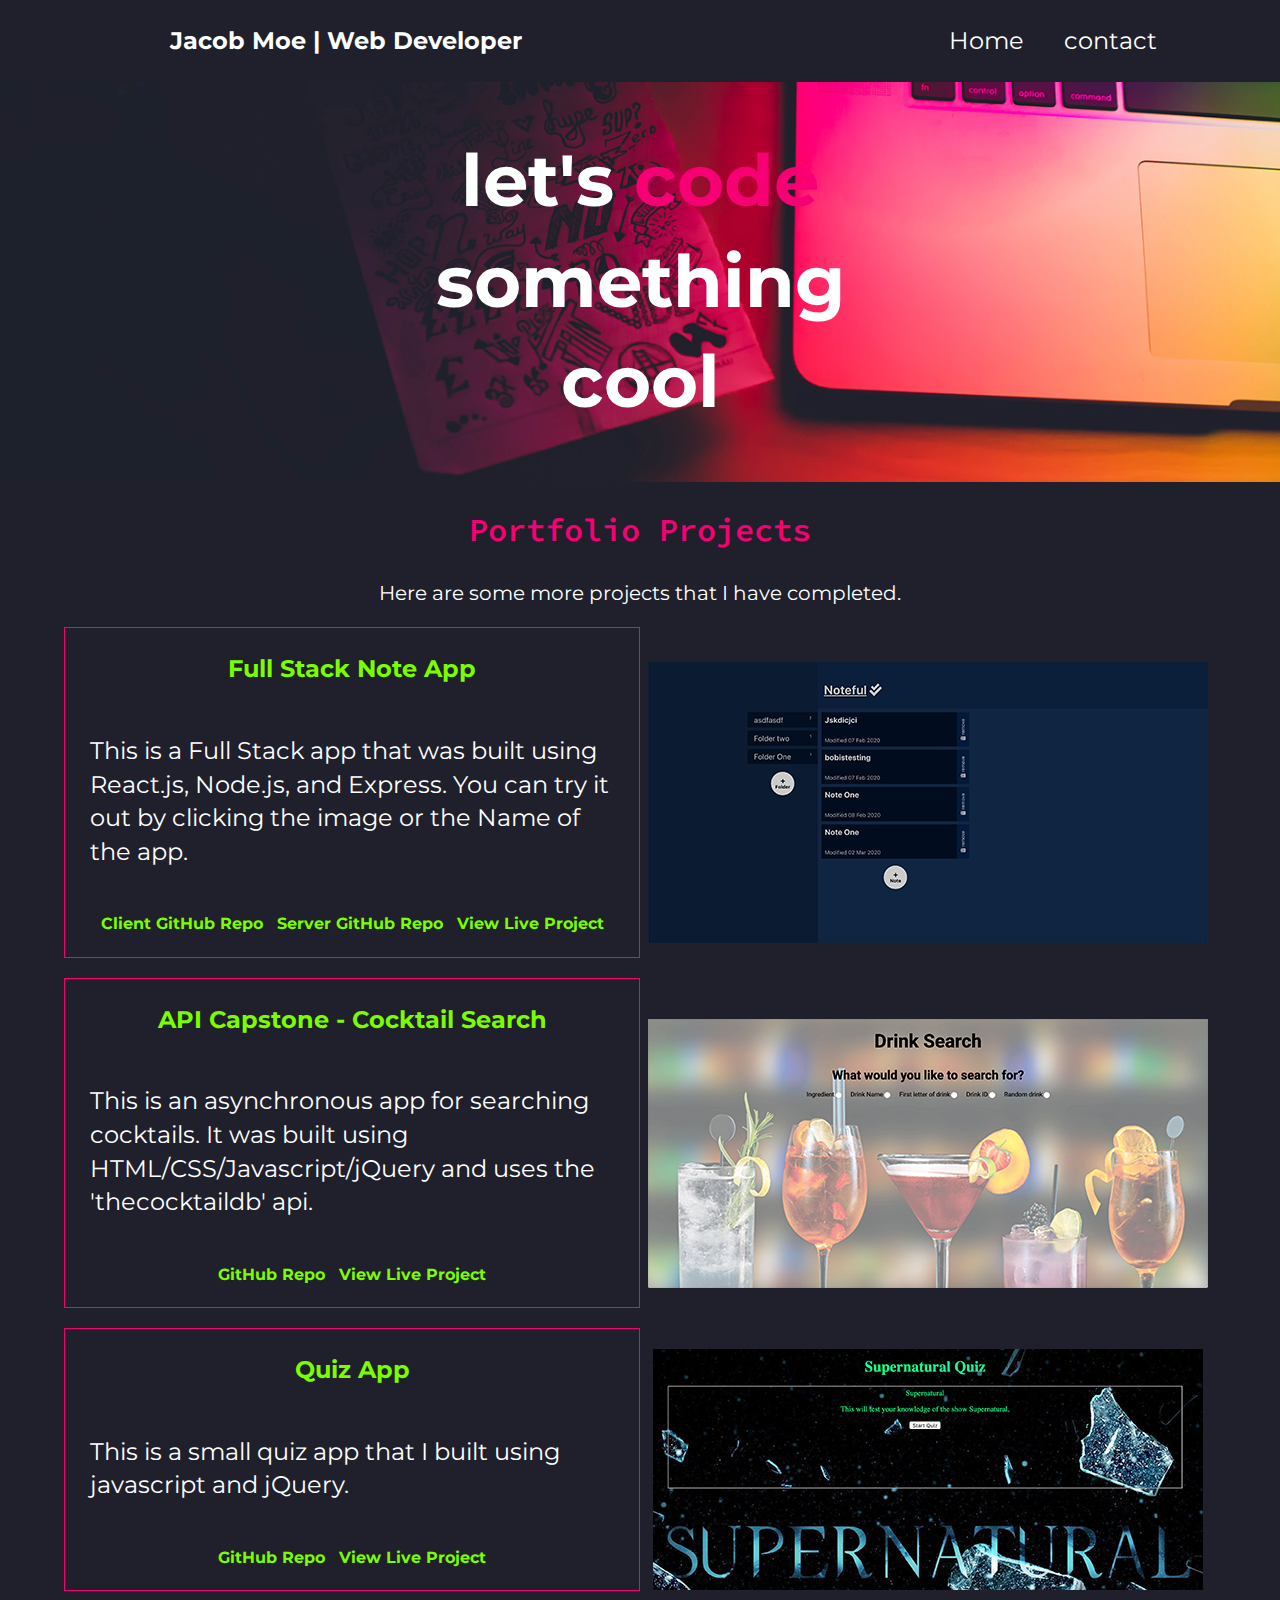
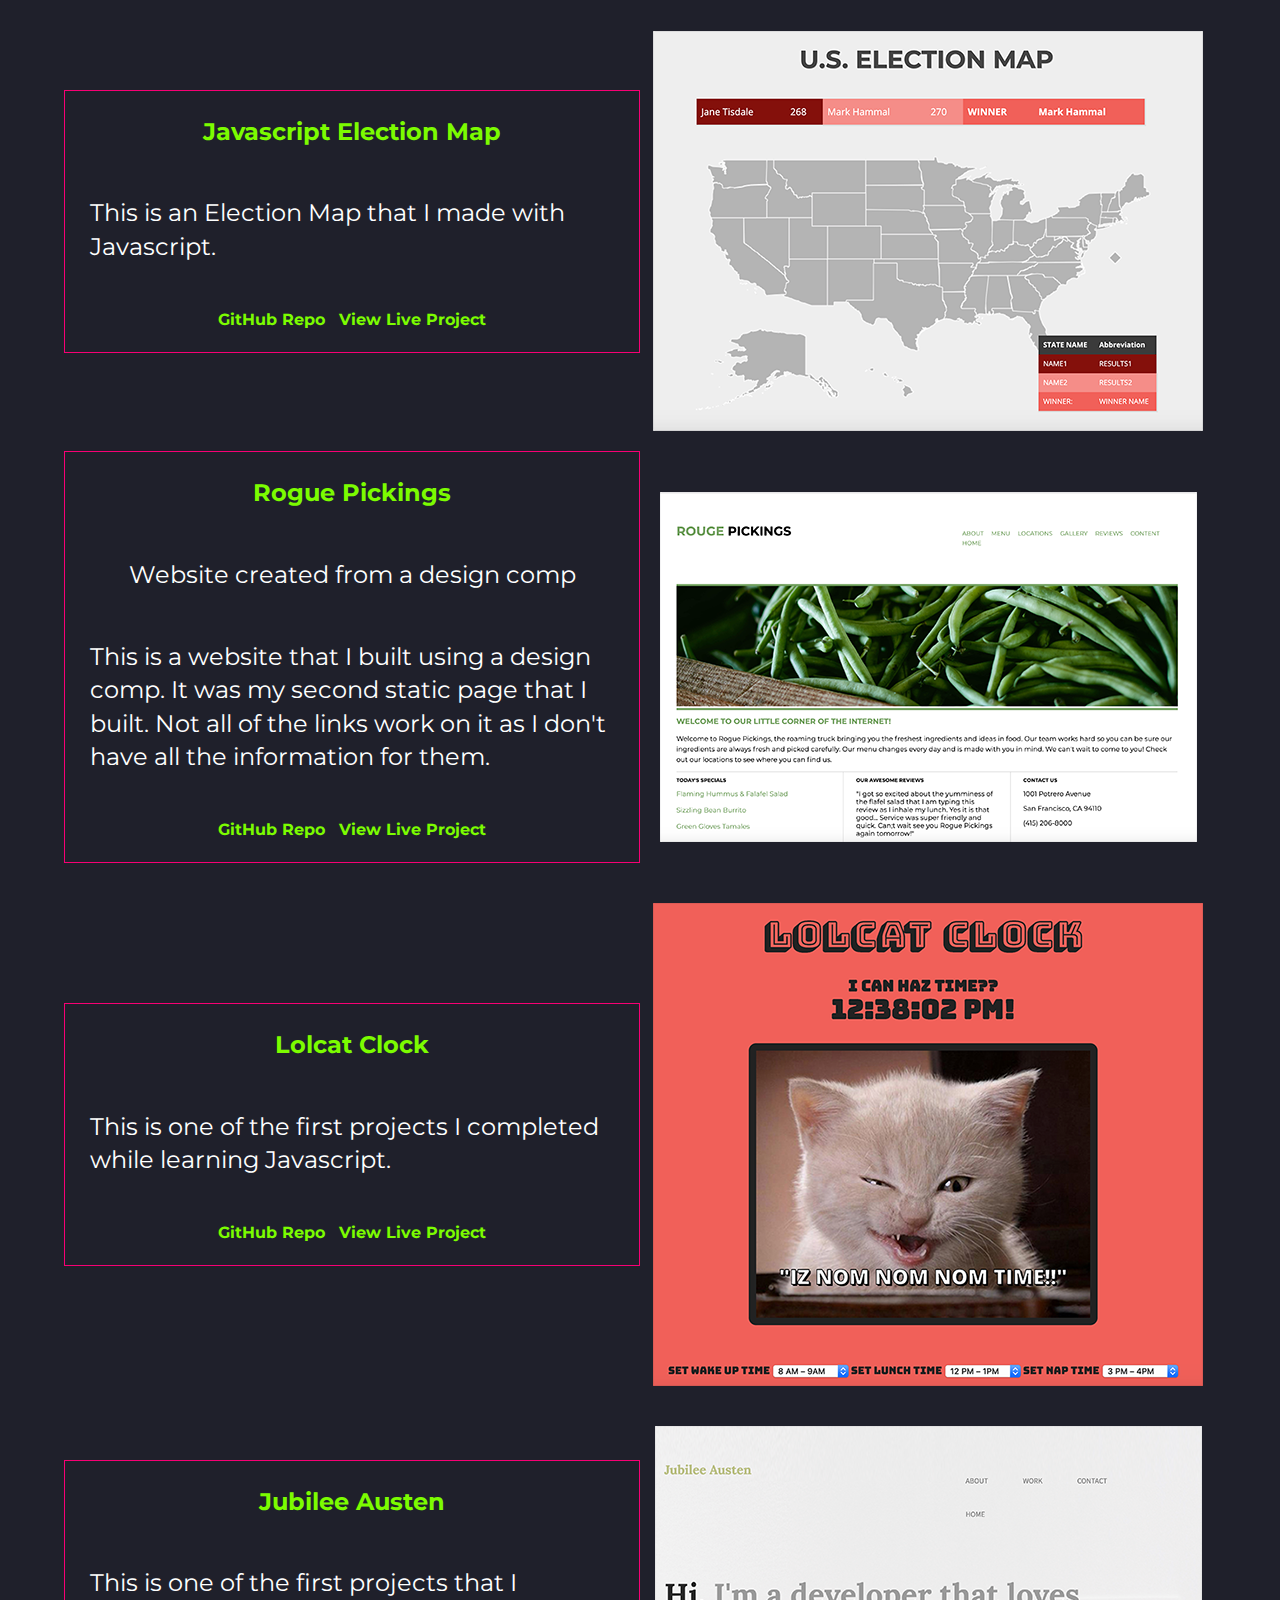
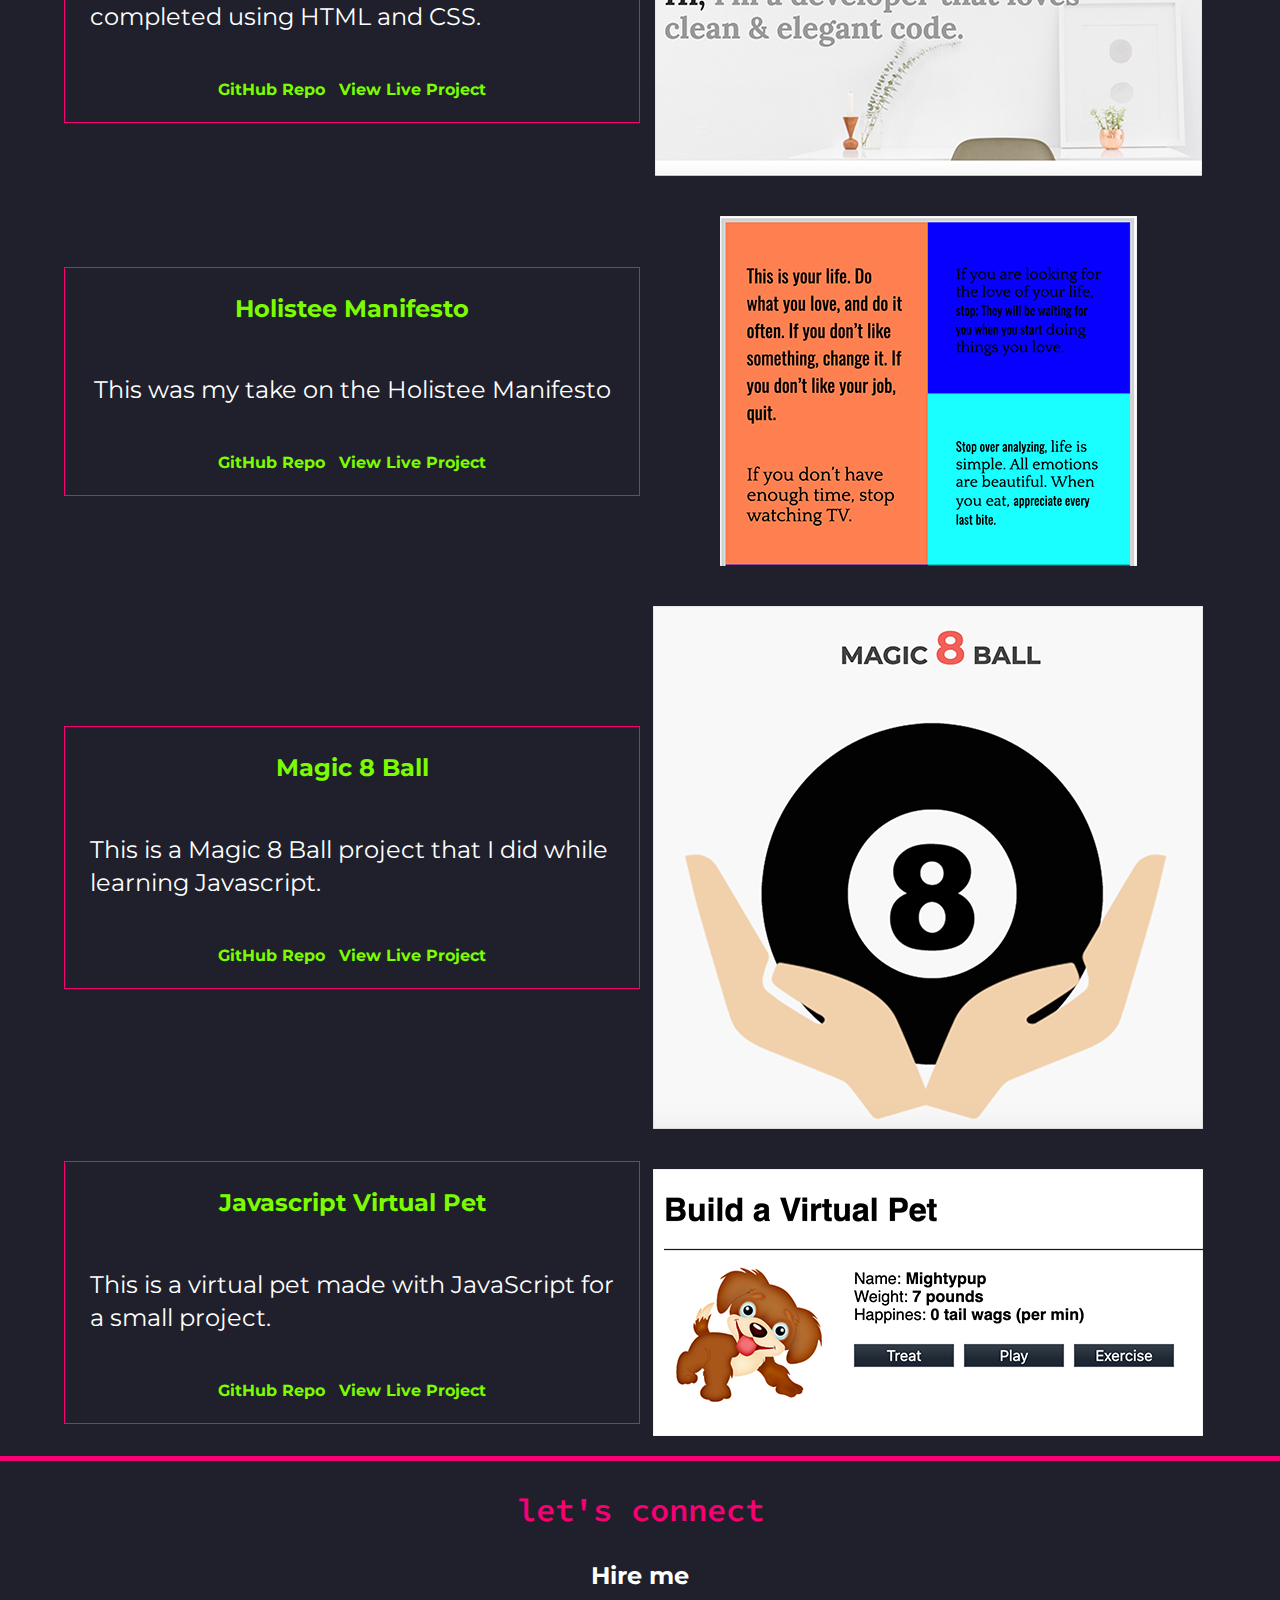
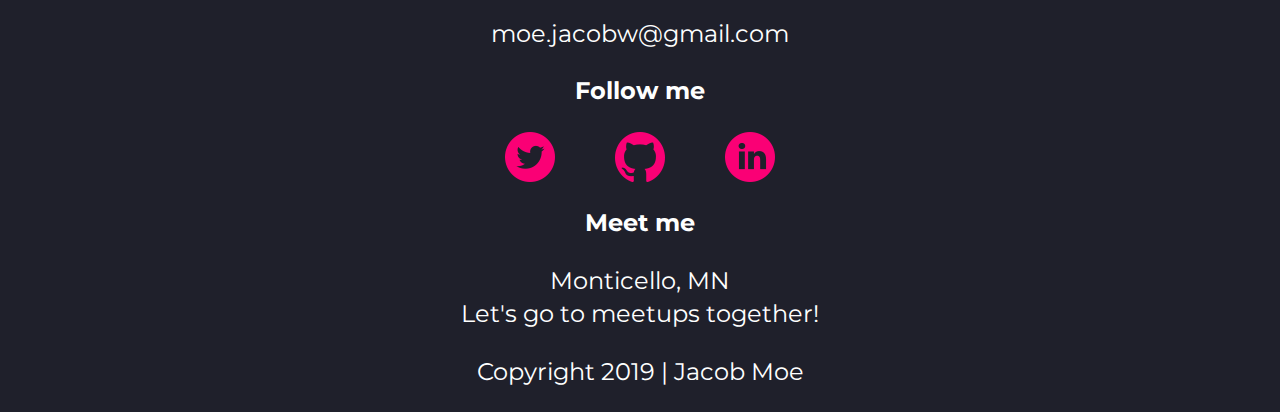
==== commit 7de613ae: "add noteful fullstack app" ====
--- a/portfolio.html
+++ b/portfolio.html
@@ -53,6 +53,24 @@
         <div class="content-wrapper">
             <h2>Portfolio Projects</h2>
             <p class="project-para">Here are some more projects that I have completed.</p>
+            <div class="project-content">
+              <div class="project-desc half-width">
+                <a href="https://noteful-app-zeta.now.sh/" target="_blank">
+                  <h3>Full Stack Note App</h3>
+                </a>
+                <p>This is a Full Stack app that was built using React.js, Node.js, and Express. You can try it out by
+                  clicking the image or the Name of the app.</p>
+                <ul class="project-links">
+                  <li><a href="https://github.com/Andacanaver/noteful-two" target="_blank">Client GitHub Repo</a></li>
+                  <li><a href="https://github.com/Andacanaver/noteful-server" target="_blank">Server GitHub Repo</a>
+                  </li>
+                  <li><a href="https://noteful-app-zeta.now.sh/" target="_blank">View Live Project</a></li>
+                </ul>
+              </div>
+              <div class="project-img half-width">
+                <a href="https://noteful-app-zeta.now.sh/"><img src="img/noteful-app.png"
+                    alt="Full Stack Noteful App Thumbnail"> </a> </div>
+            </div>
             <div class="project-content">
                 <div class="project-desc half-width">
                     <a href="https://andacanaver.github.io/api-capstone/" target="_blank"><h3>API Capstone - Cocktail Search</h3></a>
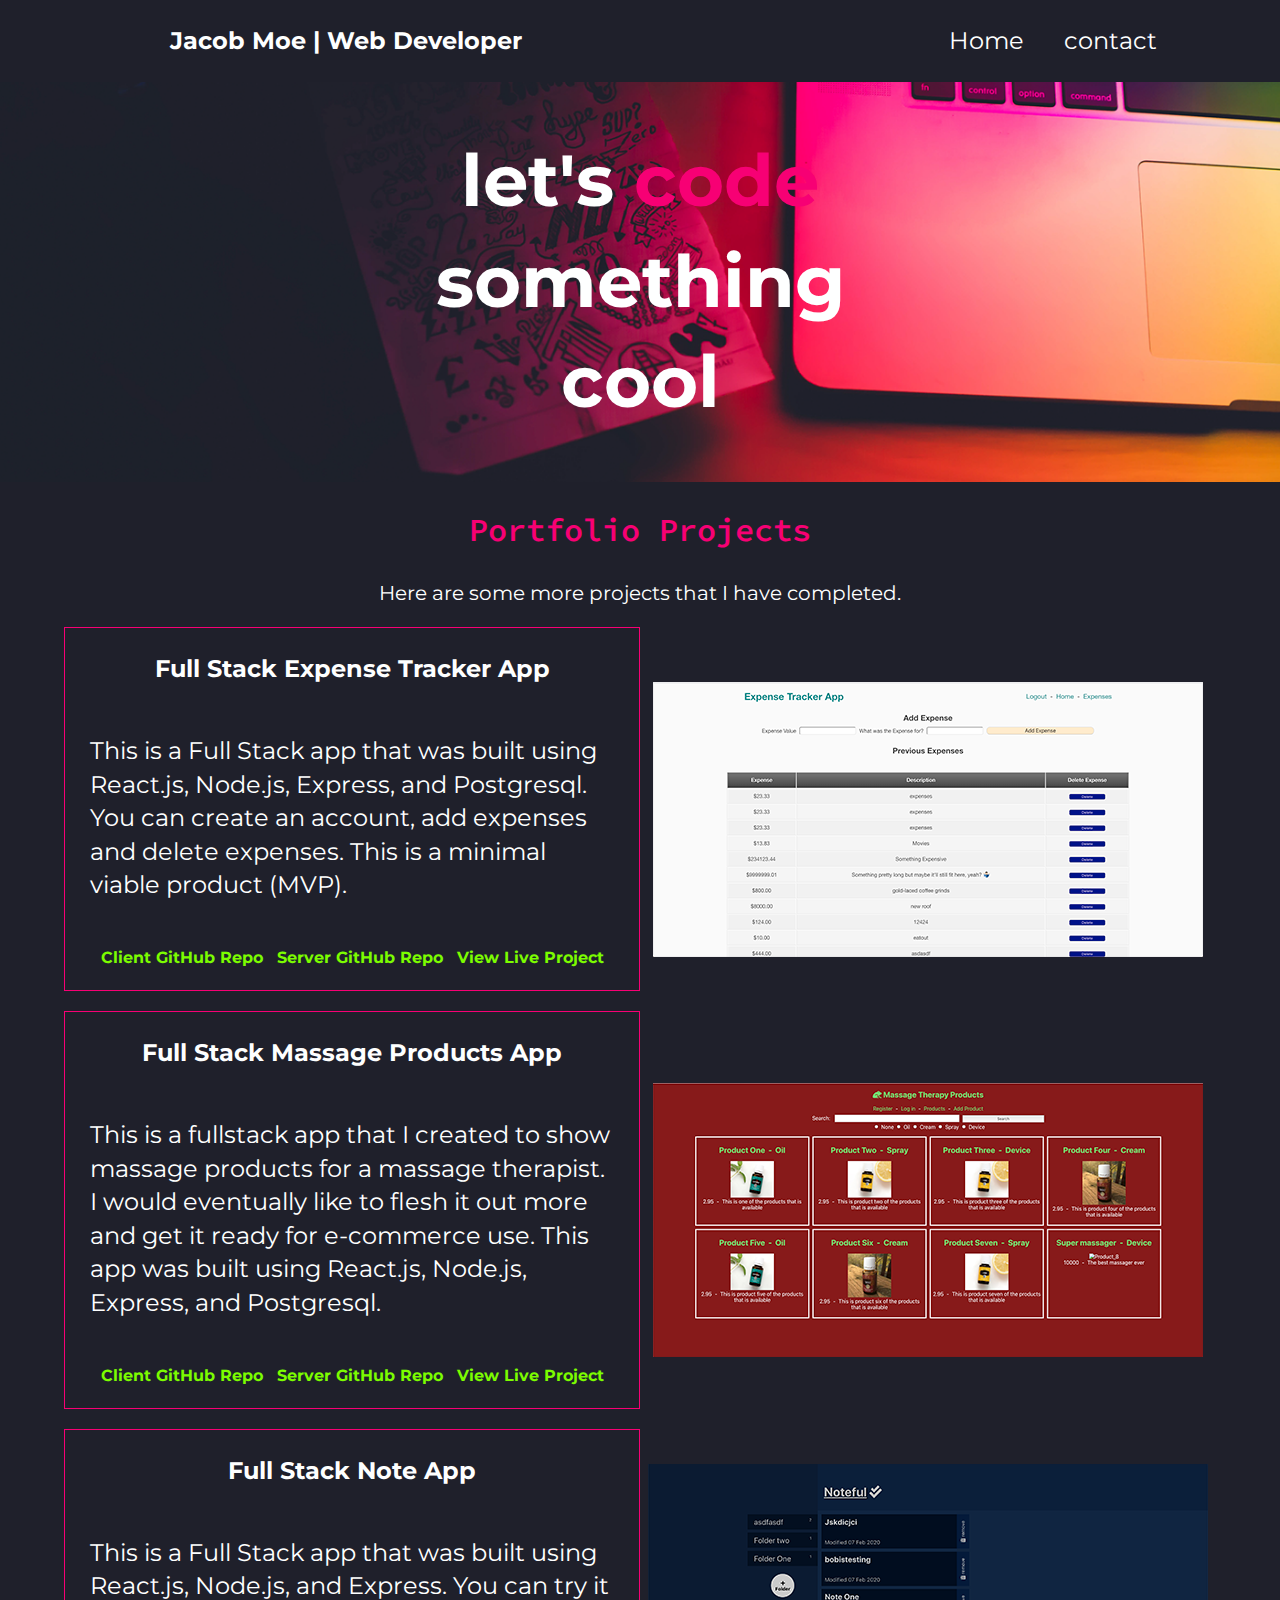
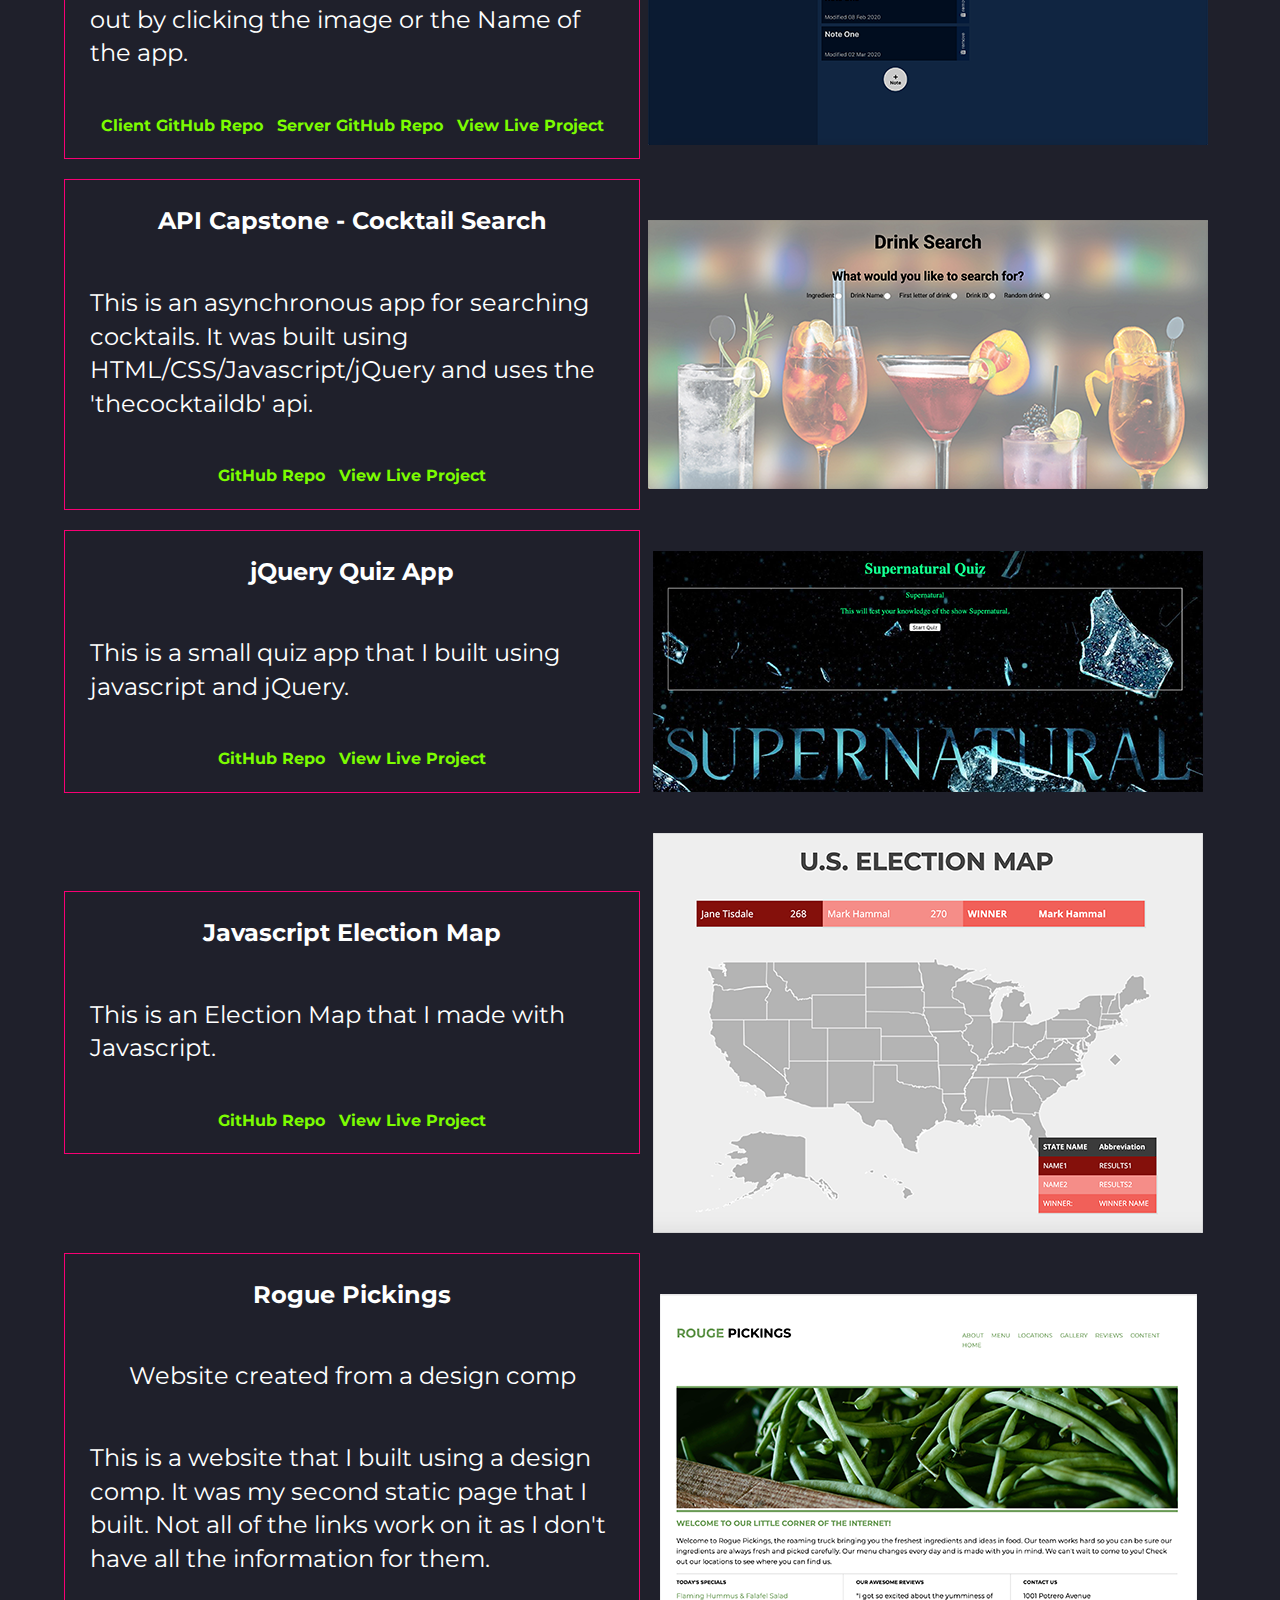
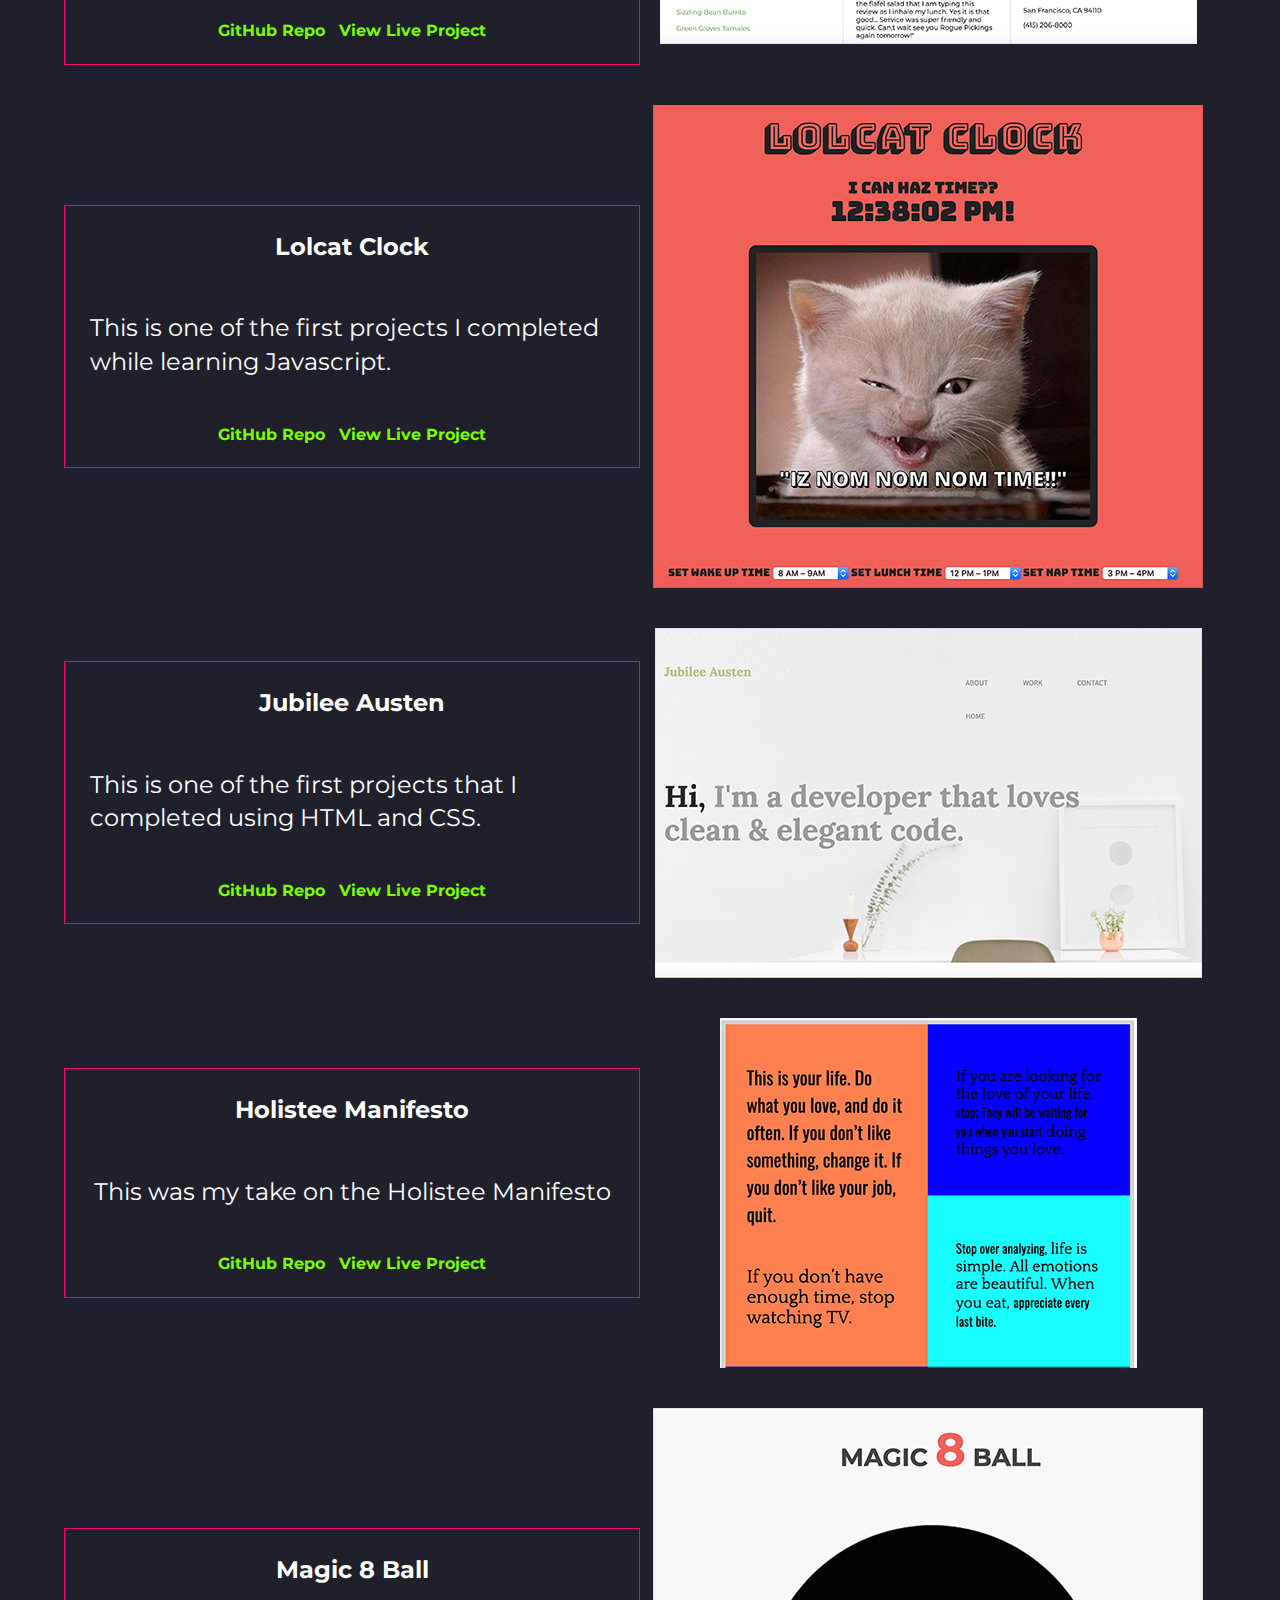
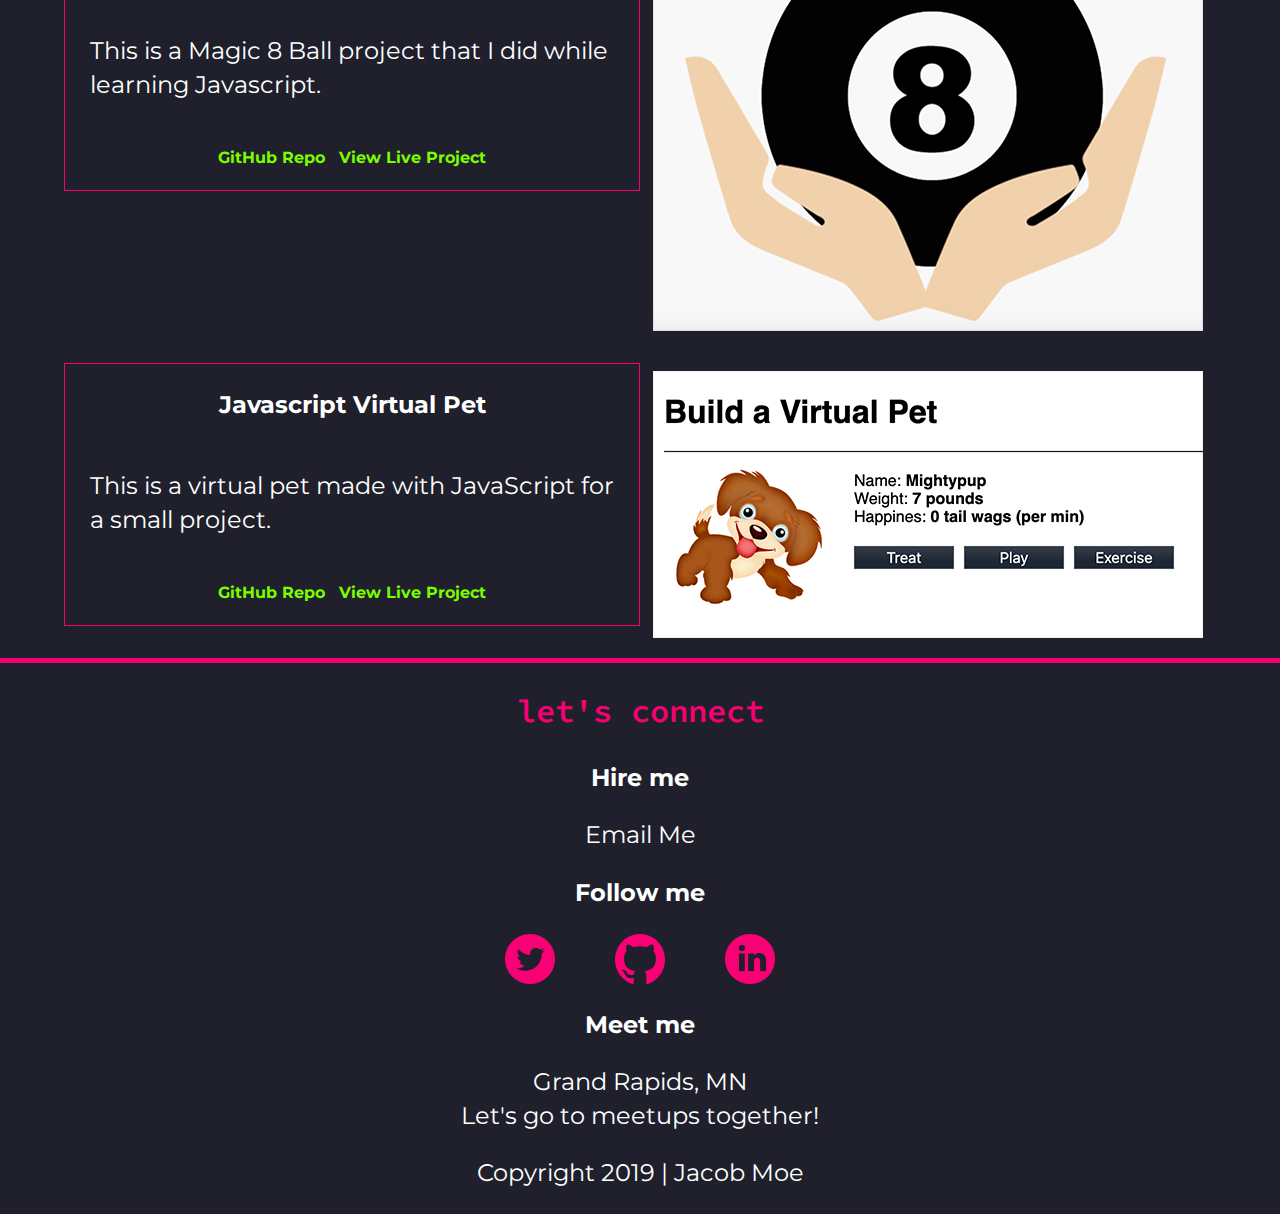
==== commit aa35ab9d: "add fullstack projects change project headers fix footer" ====
--- a/portfolio.html
+++ b/portfolio.html
@@ -55,9 +55,40 @@
             <p class="project-para">Here are some more projects that I have completed.</p>
             <div class="project-content">
               <div class="project-desc half-width">
-                <a href="https://noteful-app-zeta.now.sh/" target="_blank">
-                  <h3>Full Stack Note App</h3>
-                </a>
+                <h3>Full Stack Expense Tracker App</h3>
+                <p>This is a Full Stack app that was built using React.js, Node.js, Express, and Postgresql. You can create an account, add
+                expenses and delete expenses. This is a minimal viable product (MVP).</p>
+                <ul class="project-links">
+                  <li><a href="https://github.com/Andacanaver/expense-tracker-frontend" target="_blank">Client GitHub Repo</a></li>
+                  <li><a href="https://github.com/Andacanaver/expense-tracker-backend" target="_blank">Server GitHub Repo</a>
+                  </li>
+                  <li><a href="https://expense.moesprojects.com" target="_blank">View Live Project</a></li>
+                </ul>
+              </div>
+              <div class="project-img half-width">
+                <a href="https://expense.moesprojects.com" target="_blank"><img src="img/expense-tracker-app.png" alt="Full Stack Expense Tracker App Thumbnail">
+                </a> </div>
+            </div>
+            <div class="project-content">
+              <div class="project-desc half-width">
+                <h3>Full Stack Massage Products App</h3>
+                <p>This is a fullstack app that I created to show massage products for a massage therapist. I would eventually like to
+                flesh it out more and get it ready for e-commerce use. This app was built using React.js, Node.js, Express, and
+                Postgresql.</p>
+                <ul class="project-links">
+                  <li><a href="https://github.com/Andacanaver/massage-products-client target="_blank">Client GitHub Repo</a></li>
+                  <li><a href="https://github.com/Andacanaver/massage-products-api" target="_blank">Server GitHub Repo</a>
+                  </li>
+                  <li><a href="https://moesprojects.com" target="_blank">View Live Project</a></li>
+                </ul>
+              </div>
+              <div class="project-img half-width">
+                <a href="https://moesprojects.com" target="_blank"><img src="img/massage-products-app.png" alt="Full Stack Massage Products App Thumbnail">
+                </a> </div>
+            </div>
+            <div class="project-content">
+              <div class="project-desc half-width">
+                <h3>Full Stack Note App</h3>
                 <p>This is a Full Stack app that was built using React.js, Node.js, and Express. You can try it out by
                   clicking the image or the Name of the app.</p>
                 <ul class="project-links">
@@ -68,12 +99,12 @@
                 </ul>
               </div>
               <div class="project-img half-width">
-                <a href="https://noteful-app-zeta.now.sh/"><img src="img/noteful-app.png"
+                <a href="https://noteful-app-zeta.now.sh/" target="_blank"><img src="img/noteful-app.png"
                     alt="Full Stack Noteful App Thumbnail"> </a> </div>
             </div>
             <div class="project-content">
                 <div class="project-desc half-width">
-                    <a href="https://andacanaver.github.io/api-capstone/" target="_blank"><h3>API Capstone - Cocktail Search</h3></a>
+                    <h3>API Capstone - Cocktail Search</h3>
                     <p>This is an asynchronous app for searching cocktails. It was built using HTML/CSS/Javascript/jQuery and uses the 'thecocktaildb' api. </p>
                     <ul class="project-links">
                         <li><a href="https://github.com/Andacanaver/api-capstone" target="_blank">GitHub Repo</a></li>
@@ -81,11 +112,11 @@
                     </ul>
                 </div>
                 <div class="project-img half-width">
-                    <a href="https://andacanaver.github.io/api-capstone/"><img src="img/api-capstone.png" alt="API capstone Cocktail Search Thumbnail"> </a> </div>
-            </div>
-            <div class="project-content">
-                <div class="project-desc half-width">
-                    <a href="https://andacanaver.github.io/quiz-app-wireframe/" target="_blank"><h3>Quiz App</h3></a>
+                    <a href="https://andacanaver.github.io/api-capstone/" target="_blank"><img src="img/api-capstone.png" alt="API capstone Cocktail Search Thumbnail"> </a> </div>
+            </div>
+            <div class="project-content">
+                <div class="project-desc half-width">
+                    <h3>jQuery Quiz App</h3>
                     <p>This is a small quiz app that I built using javascript and jQuery. </p>
                     <ul class="project-links">
                         <li><a href="https://github.com/Andacanaver/quiz-app-wireframe" target="_blank">GitHub Repo</a></li>
@@ -93,11 +124,11 @@
                     </ul>
                 </div>
                 <div class="project-img half-width">
-                    <a href="https://andacanaver.github.io/quiz-app-wireframe/"><img src="img/quiz-app.png" alt="Quiz App Thumbnail"> </a> </div>
-            </div>
-            <div class="project-content">
-                <div class="project-desc half-width">
-                    <a href="https://andacanaver.github.io/election-map/" target="_blank"><h3>Javascript Election Map</h3></a>
+                    <a href="https://andacanaver.github.io/quiz-app-wireframe/" target="_blank"><img src="img/quiz-app.png" alt="Quiz App Thumbnail"> </a> </div>
+            </div>
+            <div class="project-content">
+                <div class="project-desc half-width">
+                    <h3>Javascript Election Map</h3>
                     <p>This is an Election Map that I made with Javascript.</p>
                     <ul class="project-links">
                         <li><a href="https://github.com/Andacanaver/quiz-app-wireframe" target="_blank">GitHub Repo</a></li>
@@ -105,12 +136,12 @@
                     </ul>
                 </div>
                 <div class="project-img half-width">
-                    <a href="https://andacanaver.github.io/election-map/"><img src="img/election-map-thumbnail.png" alt="Election Map"></a>
-                </div>
-            </div>
-            <div class="project-content">
-                <div class="project-desc half-width">
-                    <a href="rogue-pickings/index.html" target="_blank"><h3>Rogue Pickings</h3></a>
+                    <a href="https://andacanaver.github.io/election-map/" target="_blank"><img src="img/election-map-thumbnail.png" alt="Election Map"></a>
+                </div>
+            </div>
+            <div class="project-content">
+                <div class="project-desc half-width">
+                    <h3>Rogue Pickings</h3>
                     <p>Website created from a design comp</p>
                     <p>This is a website that I built using a design comp. It was my second static page that I built. Not all of the links work on it as I don't have all the information for them.</p>
                     <ul class="project-links">
@@ -119,12 +150,12 @@
                     </ul>
                 </div>
                 <div class="project-img half-width">
-                    <a href="rogue-pickings/index.html"><img src="img/rogue-pickings-screenshot.png" alt="Rogue Pickings Screenshot"></a>
-                </div>
-            </div>
-            <div class="project-content">
-                <div class="project-desc half-width">
-                    <a href="https://andacanaver.github.io/lolcat-clock/" target="_blank"><h3>Lolcat Clock</h3></a>
+                    <a href="rogue-pickings/index.html" target="_blank"><img src="img/rogue-pickings-screenshot.png" alt="Rogue Pickings Screenshot"></a>
+                </div>
+            </div>
+            <div class="project-content">
+                <div class="project-desc half-width">
+                    <h3>Lolcat Clock</h3>
                     <p>This is one of the first projects I completed while learning Javascript.</p>
                     <ul class="project-links">
                         <li><a href="https://github.com/Andacanaver/quiz-app-wireframe" target="_blank">GitHub Repo</a></li>
@@ -132,11 +163,11 @@
                     </ul>
                 </div>
                 <div class="project-img half-width">
-                    <a href="https://andacanaver.github.io/lolcat-clock/"><img src="img/lolcat-clock-thumbnail.png" alt="Lolcat Clock Thumbnail"> </a> </div>
-            </div>
-            <div class="project-content">
-                <div class="project-desc half-width">
-                    <a href="jubilee-austen/index.html" target="_blank"><h3>Jubilee Austen</h3></a>
+                    <a href="https://andacanaver.github.io/lolcat-clock/" target="_blank"><img src="img/lolcat-clock-thumbnail.png" alt="Lolcat Clock Thumbnail"> </a> </div>
+            </div>
+            <div class="project-content">
+                <div class="project-desc half-width">
+                    <h3>Jubilee Austen</h3>
                     <p>This is one of the first projects that I completed using HTML and CSS.</p>
                     <ul class="project-links">
                         <li><a href="https://github.com/Andacanaver/quiz-app-wireframe" target="_blank">GitHub Repo</a></li>
@@ -144,12 +175,12 @@
                     </ul>
                 </div>
                 <div class="project-img half-width">
-                    <a href="jubilee-austen/index.html"><img src="img/jubilee-austen-screenshot.png" alt="Jubilee Austen Screenshot"></a>
-                </div>
-            </div>
-            <div class="project-content">
-                <div class="project-desc half-width">
-                    <a href="holistee-manifesto/Index.html" target="_blank"><h3>Holistee Manifesto</h3></a>
+                    <a href="jubilee-austen/index.html" target="_blank"><img src="img/jubilee-austen-screenshot.png" alt="Jubilee Austen Screenshot"></a>
+                </div>
+            </div>
+            <div class="project-content">
+                <div class="project-desc half-width">
+                    <h3>Holistee Manifesto</h3>
                     <p>This was my take on the Holistee Manifesto</p>
                     <ul class="project-links">
                         <li><a href="https://github.com/Andacanaver/quiz-app-wireframe" target="_blank">GitHub Repo</a></li>
@@ -157,12 +188,12 @@
                     </ul>
                 </div>
                 <div class="project-img half-width">
-                    <a href="holistee-manifesto/Index.html"><img src="img/holestee-manifest-thumbnail.png" alt="Holistee Manifesto Screenshot"></a>
-                </div>
-            </div>
-            <div class="project-content">
-                <div class="project-desc half-width">
-                    <a href="https://andacanaver.github.io/magic8ball/" target="_blank"><h3>Magic 8 Ball</h3></a>
+                    <a href="holistee-manifesto/Index.html" target="_blank"><img src="img/holestee-manifest-thumbnail.png" alt="Holistee Manifesto Screenshot"></a>
+                </div>
+            </div>
+            <div class="project-content">
+                <div class="project-desc half-width">
+                    <h3>Magic 8 Ball</h3>
                     <p>This is a Magic 8 Ball project that I did while learning Javascript.</p>
                     <ul class="project-links">
                         <li><a href="https://github.com/Andacanaver/quiz-app-wireframe" target="_blank">GitHub Repo</a></li>
@@ -175,7 +206,7 @@
             </div>
             <div class="project-content">
                 <div class="project-desc half-width">
-                    <a href="https://andacanaver.github.io/virtual-pet/" target="_blank"><h3>Javascript Virtual Pet</h3></a>
+                    <h3>Javascript Virtual Pet</h3>
                     <p>This is a virtual pet made with JavaScript for a small project.</p>
                     <ul class="project-links">
                         <li><a href="https://github.com/Andacanaver/quiz-app-wireframe" target="_blank">GitHub Repo</a></li>
@@ -183,7 +214,7 @@
                     </ul>
                 </div>
                 <div class="project-img half-width">
-                    <a href="https://andacanaver.github.io/virtual-pet/"><img src="img/virtual-pet-screenshot.png" alt="Virtual Pet"></a>
+                    <a href="https://andacanaver.github.io/virtual-pet/" target="_blank"><img src="img/virtual-pet-screenshot.png" alt="Virtual Pet"></a>
                 </div>
             </div>
 
@@ -195,7 +226,7 @@
             <h2>let's connect</h2>
             <div class="contact-content">
                 <h3>Hire me</h3>
-                <p><a href="mailto:moe.jacobw@gmail.com">moe.jacobw@gmail.com</a></p>
+                <p><a href="mailto:jacob.coding117@gmail.com">Email Me</a></p>
             </div>
             <div class="contact-content">
                 <h3>Follow me</h3>
@@ -207,13 +238,13 @@
                         <a href="https://github.com/Andacanaver?tab=repositories" target="_blank"><img src="img/github.png" alt="github icon" /></a>
                     </li>
                     <li>
-                        <a href="https://www.linkedin.com/in/jacob-moe-352029175/" target="_blank"><img src="img/linkedin.png" alt="linkedin icon" /></a>
+                        <a href="https://www.linkedin.com/in/jacobmoelink/" target="_blank"><img src="img/linkedin.png" alt="linkedin icon" /></a>
                     </li>
                 </ul>
             </div>
             <div class="contact-content">
                 <h3>Meet me</h3>
-                <p>Monticello, MN<br />Let's go to meetups together!</p>
+                <p>Grand Rapids, MN<br />Let's go to meetups together!</p>
             </div>
         </div>
     </section>
--- a/css/main.css
+++ b/css/main.css
@@ -12,9 +12,9 @@
    ========================================================================== */
 
 html {
-    color: #222;
-    font-size: 1em;
-    line-height: 1.4;
+  color: #222;
+  font-size: 1em;
+  line-height: 1.4;
 }
 
 /*
@@ -28,13 +28,13 @@
  */
 
 ::-moz-selection {
-    background: #b3d4fc;
-    text-shadow: none;
+  background: #b3d4fc;
+  text-shadow: none;
 }
 
 ::selection {
-    background: #b3d4fc;
-    text-shadow: none;
+  background: #b3d4fc;
+  text-shadow: none;
 }
 
 /*
@@ -42,12 +42,12 @@
  */
 
 hr {
-    display: block;
-    height: 1px;
-    border: 0;
-    border-top: 1px solid #ccc;
-    margin: 1em 0;
-    padding: 0;
+  display: block;
+  height: 1px;
+  border: 0;
+  border-top: 1px solid #ccc;
+  margin: 1em 0;
+  padding: 0;
 }
 
 /*
@@ -62,7 +62,7 @@
 img,
 svg,
 video {
-    vertical-align: middle;
+  vertical-align: middle;
 }
 
 /*
@@ -70,9 +70,9 @@
  */
 
 fieldset {
-    border: 0;
-    margin: 0;
-    padding: 0;
+  border: 0;
+  margin: 0;
+  padding: 0;
 }
 
 /*
@@ -80,7 +80,7 @@
  */
 
 textarea {
-    resize: vertical;
+  resize: vertical;
 }
 
 /* ==========================================================================
@@ -88,10 +88,10 @@
    ========================================================================== */
 
 .browserupgrade {
-    margin: 0.2em 0;
-    background: #ccc;
-    color: #000;
-    padding: 0.2em 0;
+  margin: 0.2em 0;
+  background: #ccc;
+  color: #000;
+  padding: 0.2em 0;
 }
 
 /* ==========================================================================
@@ -101,117 +101,125 @@
 
 /*-------------- BASE STYLES ----------------*/
 * {
-    box-sizing: border-box
+  box-sizing: border-box
 }
 
 html {
-    font-size: 16px;
+  font-size: 16px;
 }
 
 body {
-    font-size: 1em;
-    font-family: 'Montserrat';
-    color: #feffff;
-    background-color: #1f202b;
+  font-size: 1em;
+  font-family: 'Montserrat';
+  color: #feffff;
+  background-color: #1f202b;
 }
 
 h2 {
-    color: #f70074;
-    font-size: 2em;
-    font-weight: 600;
-    font-family: 'Source Code Pro';
-    text-align: center;
+  color: #f70074;
+  font-size: 2em;
+  font-weight: 600;
+  font-family: 'Source Code Pro';
+  text-align: center;
 }
 
 h3 {
-    font-size: 1.5em;
-    font-weight: 700;
+  font-size: 1.5em;
+  font-weight: 700;
 }
 
 ul,
 ol {
-    list-style-type: none;
+  list-style-type: none;
 }
 
 p {
-    font-size: 1.5em;
-    font-weight: 400;
+  font-size: 1.5em;
+  font-weight: 400;
 }
 
 a {
-    text-decoration: none;
-    color: #feffff;
+  text-decoration: none;
+  color: #feffff;
 }
 
 /*------------ GRID STYLES --------------*/
 
 .content-wrapper {
-    width: 90%;
-    margin: 0 auto;
+  width: 90%;
+  margin: 0 auto;
 }
 
 
 /*------------ HEADER STYLES ---------------*/
 
 header h3 {
-    text-align: center;
+  text-align: center;
 }
 
 header nav {
-    width: 100%;
+  width: 100%;
 }
 
 header nav ul {
-    display: flex;
-    justify-content: center;
-    align-items: center;
-    padding: 0 20px;
-    flex-flow: column;
-    font-size: 1.25em;
+  display: flex;
+  justify-content: center;
+  align-items: center;
+  padding: 0 20px;
+  flex-flow: column;
+  font-size: 1.25em;
 }
 
 .menu-container {
-    display: inline-block;
-    cursor: pointer;
-}
-.bar1, .bar2, .bar3 {
-    width: 35px;
-    height: 5px;
-    background-color: #FFF;
-    margin: 6px 0;
-    transition: 0.4s;
-}
+  display: inline-block;
+  cursor: pointer;
+}
+
+.bar1,
+.bar2,
+.bar3 {
+  width: 35px;
+  height: 5px;
+  background-color: #FFF;
+  margin: 6px 0;
+  transition: 0.4s;
+}
+
 .change .bar1 {
-    -webkit-transform: rotate(-45deg) translate(-9px, 6px);
-    transform: rotate(-45deg) translate(-9px, 6px);
-}
+  -webkit-transform: rotate(-45deg) translate(-9px, 6px);
+  transform: rotate(-45deg) translate(-9px, 6px);
+}
+
 .change .bar2 {
-    opacity: 0;
-}
+  opacity: 0;
+}
+
 .change .bar3 {
-    -webkit-transform: rotate(45deg) translate(-8px, -8px);
-    transform: rotate(45deg) translate(-8px, -8px);
-}
+  -webkit-transform: rotate(45deg) translate(-8px, -8px);
+  transform: rotate(45deg) translate(-8px, -8px);
+}
+
 .nav-links {
-    display: none;
-}
+  display: none;
+}
+
 #tagline {
-    background: url("../img/hero-background.png") center;
-    background-size: cover;
-    min-height: 400px;
-    display: flex;
-    justify-content: center;
-    align-items: center;
-    width: 100%;
-    text-align: center;
+  background: url("../img/hero-background.png") center;
+  background-size: cover;
+  min-height: 400px;
+  display: flex;
+  justify-content: center;
+  align-items: center;
+  width: 100%;
+  text-align: center;
 }
 
 header h1 {
-    width: 80%;
+  width: 80%;
 }
 
 header span {
-    color: #f70074;
+  color: #f70074;
 }
 
 /*------------ MAIN ----------------*/
@@ -219,146 +227,151 @@
 
 
 #portfolio img {
-    width: 100%;
+  width: 100%;
 }
 
 #portfolio p,
 #portfolio h3 {
-    text-align: center;
+  text-align: center;
 }
 
 #portfolio {
-    border: solid 5px #f70074;
+  border: solid 5px #f70074;
 }
 
 .project-container {
-    display: flex;
-    flex-flow: column wrap;
-    justify-content: center;
-    align-items: center;
+  display: flex;
+  flex-flow: column wrap;
+  justify-content: center;
+  align-items: center;
 }
 
 .text {
-    color: #f2f2f2;
-    font-size: 15px;
-    padding: 8px 12px;
-    text-align: center;
-}
-.text > a > h3,
-.project-links > li > a,
+  color: #f2f2f2;
+  font-size: 15px;
+  padding: 8px 12px;
+  text-align: center;
+}
+
+.text>a>h3,
+.project-links>li>a,
 #project-link,
 .project-links,
-.project-desc > a{
-    color: lawngreen;
-}
-.text > a:hover > h3,
+.project-desc>a {
+  color: lawngreen;
+}
+
+.text>a:hover>h3,
 #project-link:hover,
-.project-links > li > a:hover,
-.project-desc > a:hover{
-    color: fuchsia;
+.project-links>li>a:hover,
+.project-desc>a:hover {
+  color: fuchsia;
 }
 
 .project-links {
-    padding-left: 0;
-}
-.project-links > li{
-    display: inline-block;
-    padding: 5px;
-    font-weight: 700;
+  padding-left: 0;
+}
+
+.project-links>li {
+  display: inline-block;
+  padding: 5px;
+  font-weight: 700;
 }
 
 /*-----------ABOUT --------------*/
 
 #about {
-    background: url("../img/about-me.png") center;
-    background-size: cover;
-    width: 100%;
-    height: auto;
-    padding-bottom: 60px;
+  background: url("../img/about-me.png") center;
+  background-size: cover;
+  width: 100%;
+  height: auto;
+  padding-bottom: 60px;
+  background-color: #feffff;
 }
 
 #about p {
-    color: #1f202b;
-}
-
-#about > #statment {
-    text-align: center;
-    font-weight: 700;
-    padding: 0 20px;
-}
-
-#about > .content-wrapper > .about-info {
-    text-align: justify;
+  color: #1f202b;
+}
+
+#about>#statment {
+  text-align: center;
+  font-weight: 700;
+  padding: 0 20px;
+}
+
+#about>.content-wrapper>.about-info {
+  text-align: left;
 }
 
 /*------------- CONTACT ---------------*/
 
 #contact h3 {
-    text-align: center;
+  text-align: center;
 }
 
 #contact ul {
-    display: flex;
-    justify-content: center;
-    padding-left: 0;
+  display: flex;
+  justify-content: center;
+  padding-left: 0;
 }
 
 #contact ul li {
-    padding: 0 30px;
+  padding: 0 30px;
 }
 
 #contact p {
-    text-align: center;
+  text-align: center;
 }
 
 #contact {
-    border-top: 5px solid #f70074;
-}
+  border-top: 5px solid #f70074;
+}
+
 /*---------Portfolio Projects---------*/
 #projects .project-para {
-    text-align: center;
-    font-size: 1.25em
+  text-align: center;
+  font-size: 1.25em
 }
 
 .project-content {
-    display: flex;
-    width: 100%;
-    margin: 20px 0;
-    flex-flow: column wrap;
-    align-items: center;
+  display: flex;
+  width: 100%;
+  margin: 20px 0;
+  flex-flow: column wrap;
+  align-items: center;
 }
 
 .project-desc {
-    display: flex;
-    flex-flow: column wrap;
-    justify-content: center;
-    align-items: center;
-    width: 100%;
-    border: 1px solid #f70074;
-    padding: 0 25px;
-    margin-bottom: 20px;
+  display: flex;
+  flex-flow: column wrap;
+  justify-content: center;
+  align-items: center;
+  width: 100%;
+  border: 1px solid #f70074;
+  padding: 0 25px;
+  margin-bottom: 20px;
 }
 
 .project-img {
-    width: 50%;
-    justify-content: center;
-    align-items: center;
-    display: flex;
+  width: 50%;
+  justify-content: center;
+  align-items: center;
+  display: flex;
 }
 
 /*-----------SERVICES--------------*/
 .font-awesome-icon {
-    color: white;
+  color: white;
 }
 
 .service-wrapper {
-    text-align: center;
+  text-align: center;
 }
 
 #services {
-    background: url("../img/web-services.jpeg") center;
-    background-size: cover;
-    padding-bottom: 50px;
+  background: url("../img/web-services.jpeg") center;
+  background-size: cover;
+  padding-bottom: 50px;
 }
 
 
@@ -366,7 +379,7 @@
 /*------------- FOOTER -----------------*/
 
 footer {
-    text-align: center;
+  text-align: center;
 }
 
 
@@ -386,7 +399,7 @@
  */
 
 .hidden {
-    display: none !important;
+  display: none !important;
 }
 
 /*
@@ -399,16 +412,16 @@
 */
 
 .sr-only {
-    border: 0;
-    clip: rect(0, 0, 0, 0);
-    height: 1px;
-    margin: -1px;
-    overflow: hidden;
-    padding: 0;
-    position: absolute;
-    white-space: nowrap;
-    width: 1px;
-    /* 1 */
+  border: 0;
+  clip: rect(0, 0, 0, 0);
+  height: 1px;
+  margin: -1px;
+  overflow: hidden;
+  padding: 0;
+  position: absolute;
+  white-space: nowrap;
+  width: 1px;
+  /* 1 */
 }
 
 /*
@@ -419,13 +432,13 @@
 
 .sr-only.focusable:active,
 .sr-only.focusable:focus {
-    clip: auto;
-    height: auto;
-    margin: 0;
-    overflow: visible;
-    position: static;
-    white-space: inherit;
-    width: auto;
+  clip: auto;
+  height: auto;
+  margin: 0;
+  overflow: visible;
+  position: static;
+  white-space: inherit;
+  width: auto;
 }
 
 /*
@@ -433,7 +446,7 @@
 */
 
 .invisible {
-    visibility: hidden;
+  visibility: hidden;
 }
 
 /*
@@ -450,14 +463,14 @@
 
 .clearfix:before,
 .clearfix:after {
-    content: " ";
-    /* 1 */
-    display: table;
-    /* 2 */
+  content: " ";
+  /* 1 */
+  display: table;
+  /* 2 */
 }
 
 .clearfix:after {
-    clear: both;
+  clear: both;
 }
 
 /* ==========================================================================
@@ -477,62 +490,64 @@
 
 @media only screen and (min-width: 768px) {
 
-    /*---------- TABLET STYLES -------------*/
-
-    #tagline {
-        align-items: flex-start;
-        justify-content: center;
-    }
-
-    header h1 {
-        flex-flow: row wrap;
-        width: 40%;
-        justify-content: center;
-        font-size: 2.5em;
-    }
-    .menu-container {
-        display: none;
-    }
-    header nav ul {
-        justify-content: center;
-        flex-flow: row wrap;
-        font-size: 1em;
-    }
-
-    header nav ul li {
-        padding: 0 30px;
-    }
-
-    .half-width {
-        display: flex;
-        flex-flow: column nowrap;
-        justify-content: center;
-        margin: 0 auto;
-        align-items: center;
-    }
-
-    #portfolio img {
-        width: auto;
-    }
-
-    .text {
-        width: 75%;
-    }
-    
-    .project-img {
-        margin-top: 20px;
-    }
-
-    .services-desc {
-        width: 70%;
-        margin: 0 auto;
-    }
-
-    .font-awesome-icon {
-        font-size: 3em;
-    }
-    
-    
+  /*---------- TABLET STYLES -------------*/
+
+  #tagline {
+    align-items: flex-start;
+    justify-content: center;
+  }
+
+  header h1 {
+    flex-flow: row wrap;
+    width: 40%;
+    justify-content: center;
+    font-size: 2.5em;
+  }
+
+  .menu-container {
+    display: none;
+  }
+
+  header nav ul {
+    justify-content: center;
+    flex-flow: row wrap;
+    font-size: 1em;
+  }
+
+  header nav ul li {
+    padding: 0 30px;
+  }
+
+  .half-width {
+    display: flex;
+    flex-flow: column nowrap;
+    justify-content: center;
+    margin: 0 auto;
+    align-items: center;
+  }
+
+  #portfolio img {
+    width: auto;
+  }
+
+  .text {
+    width: 75%;
+  }
+
+  .project-img {
+    margin-top: 20px;
+  }
+
+  .services-desc {
+    width: 70%;
+    margin: 0 auto;
+  }
+
+  .font-awesome-icon {
+    font-size: 3em;
+  }
+
+
 }
 
 
@@ -542,89 +557,93 @@
 
 
 @media only screen and (min-width: 1200px) {
-    /*---------- DESKTOP ---------------*/
-
-
-    header .half-width {
-        display: inline-block;
-        width: 49%;
-    }
-
-    header nav {
-        width: 100%;
-        display: flex;
-        justify-content: flex-end;
-        font-size: 1.5em;
-    }
-    header nav ul {
-        flex-flow: row wrap;
-        font-size: 1em;
-    }
-    header nav ul li {
-        padding: 0 20px;
-    }
-    .menu-container {
-        display: none;
-    }
-    #tagline {
-        font-size: 1.8em;
-    }
-
-    .half-width {
-        width: 50%;
-    }
-    
-    .project-full {
-        width: 100%;
-    }
-    
-    .full-width {
-        display: flex;
-        margin: 10px auto;
-    }
-    
-    #about > .content-wrapper {
-        display: flex;
-        flex-flow: row wrap;
-        align-items: flex-start;
-    }
-
-    #about > .content-wrapper > .half-width {
-        padding: 20px;
-    }
-
-    /*--------------------SERVICES-----------------------*/
-
-    #services .service-wrapper {
-        display: flex;
-        justify-content: center;
-        align-items: center;
-        flex-flow: row wrap;
-    }
-
-    #services h2 {
-        width: 70%;
-    }
-
-    #services article {
-        flex-basis: 33%;
-        flex-direction: column;
-    }
-
-    #services i {
-        margin-bottom: 20px;
-        font-size: 3.5em;
-    }
-
-    .para {
-        padding-top: 30px;
-    }
-
-    /*--------Projects------------*/
-    .project-content {
-        display: flex;
-        flex-flow: row;
-    }
+  /*---------- DESKTOP ---------------*/
+
+
+  header .half-width {
+    display: inline-block;
+    width: 49%;
+  }
+
+  header nav {
+    width: 100%;
+    display: flex;
+    justify-content: flex-end;
+    font-size: 1.5em;
+  }
+
+  header nav ul {
+    flex-flow: row wrap;
+    font-size: 1em;
+  }
+
+  header nav ul li {
+    padding: 0 20px;
+  }
+
+  .menu-container {
+    display: none;
+  }
+
+  #tagline {
+    font-size: 1.8em;
+  }
+
+  .half-width {
+    width: 50%;
+  }
+
+  .project-full {
+    width: 100%;
+  }
+
+  .full-width {
+    display: flex;
+    margin: 10px auto;
+  }
+
+  #about>.content-wrapper {
+    display: flex;
+    flex-flow: row wrap;
+    align-items: flex-start;
+  }
+
+  #about>.content-wrapper>.half-width {
+    padding: 20px;
+  }
+
+  /*--------------------SERVICES-----------------------*/
+
+  #services .service-wrapper {
+    display: flex;
+    justify-content: center;
+    align-items: center;
+    flex-flow: row wrap;
+  }
+
+  #services h2 {
+    width: 70%;
+  }
+
+  #services article {
+    flex-basis: 33%;
+    flex-direction: column;
+  }
+
+  #services i {
+    margin-bottom: 20px;
+    font-size: 3.5em;
+  }
+
+  .para {
+    padding-top: 30px;
+  }
+
+  /*--------Projects------------*/
+  .project-content {
+    display: flex;
+    flex-flow: row;
+  }
 
 
 
@@ -656,71 +675,71 @@
 
 @media print {
 
-    *,
-    *:before,
-    *:after {
-        background: transparent !important;
-        color: #000 !important;
-        /* Black prints faster */
-        -webkit-box-shadow: none !important;
-        box-shadow: none !important;
-        text-shadow: none !important;
-    }
-
-    a,
-    a:visited {
-        text-decoration: underline;
-    }
-
-    a[href]:after {
-        content: " ("attr(href) ")";
-    }
-
-    abbr[title]:after {
-        content: " ("attr(title) ")";
-    }
-
-    /*
+  *,
+  *:before,
+  *:after {
+    background: transparent !important;
+    color: #000 !important;
+    /* Black prints faster */
+    -webkit-box-shadow: none !important;
+    box-shadow: none !important;
+    text-shadow: none !important;
+  }
+
+  a,
+  a:visited {
+    text-decoration: underline;
+  }
+
+  a[href]:after {
+    content: " ("attr(href) ")";
+  }
+
+  abbr[title]:after {
+    content: " ("attr(title) ")";
+  }
+
+  /*
      * Don't show links that are fragment identifiers,
      * or use the `javascript:` pseudo protocol
      */
-    a[href^="#"]:after,
-    a[href^="javascript:"]:after {
-        content: "";
-    }
-
-    pre {
-        white-space: pre-wrap !important;
-    }
-
-    pre,
-    blockquote {
-        border: 1px solid #999;
-        page-break-inside: avoid;
-    }
-
-    /*
+  a[href^="#"]:after,
+  a[href^="javascript:"]:after {
+    content: "";
+  }
+
+  pre {
+    white-space: pre-wrap !important;
+  }
+
+  pre,
+  blockquote {
+    border: 1px solid #999;
+    page-break-inside: avoid;
+  }
+
+  /*
      * Printing Tables:
      * https://web.archive.org/web/20180815150934/http://css-discuss.incutio.com/wiki/Printing_Tables
      */
-    thead {
-        display: table-header-group;
-    }
-
-    tr,
-    img {
-        page-break-inside: avoid;
-    }
-
-    p,
-    h2,
-    h3 {
-        orphans: 3;
-        widows: 3;
-    }
-
-    h2,
-    h3 {
-        page-break-after: avoid;
-    }
-}
+  thead {
+    display: table-header-group;
+  }
+
+  tr,
+  img {
+    page-break-inside: avoid;
+  }
+
+  p,
+  h2,
+  h3 {
+    orphans: 3;
+    widows: 3;
+  }
+
+  h2,
+  h3 {
+    page-break-after: avoid;
+  }
+}
